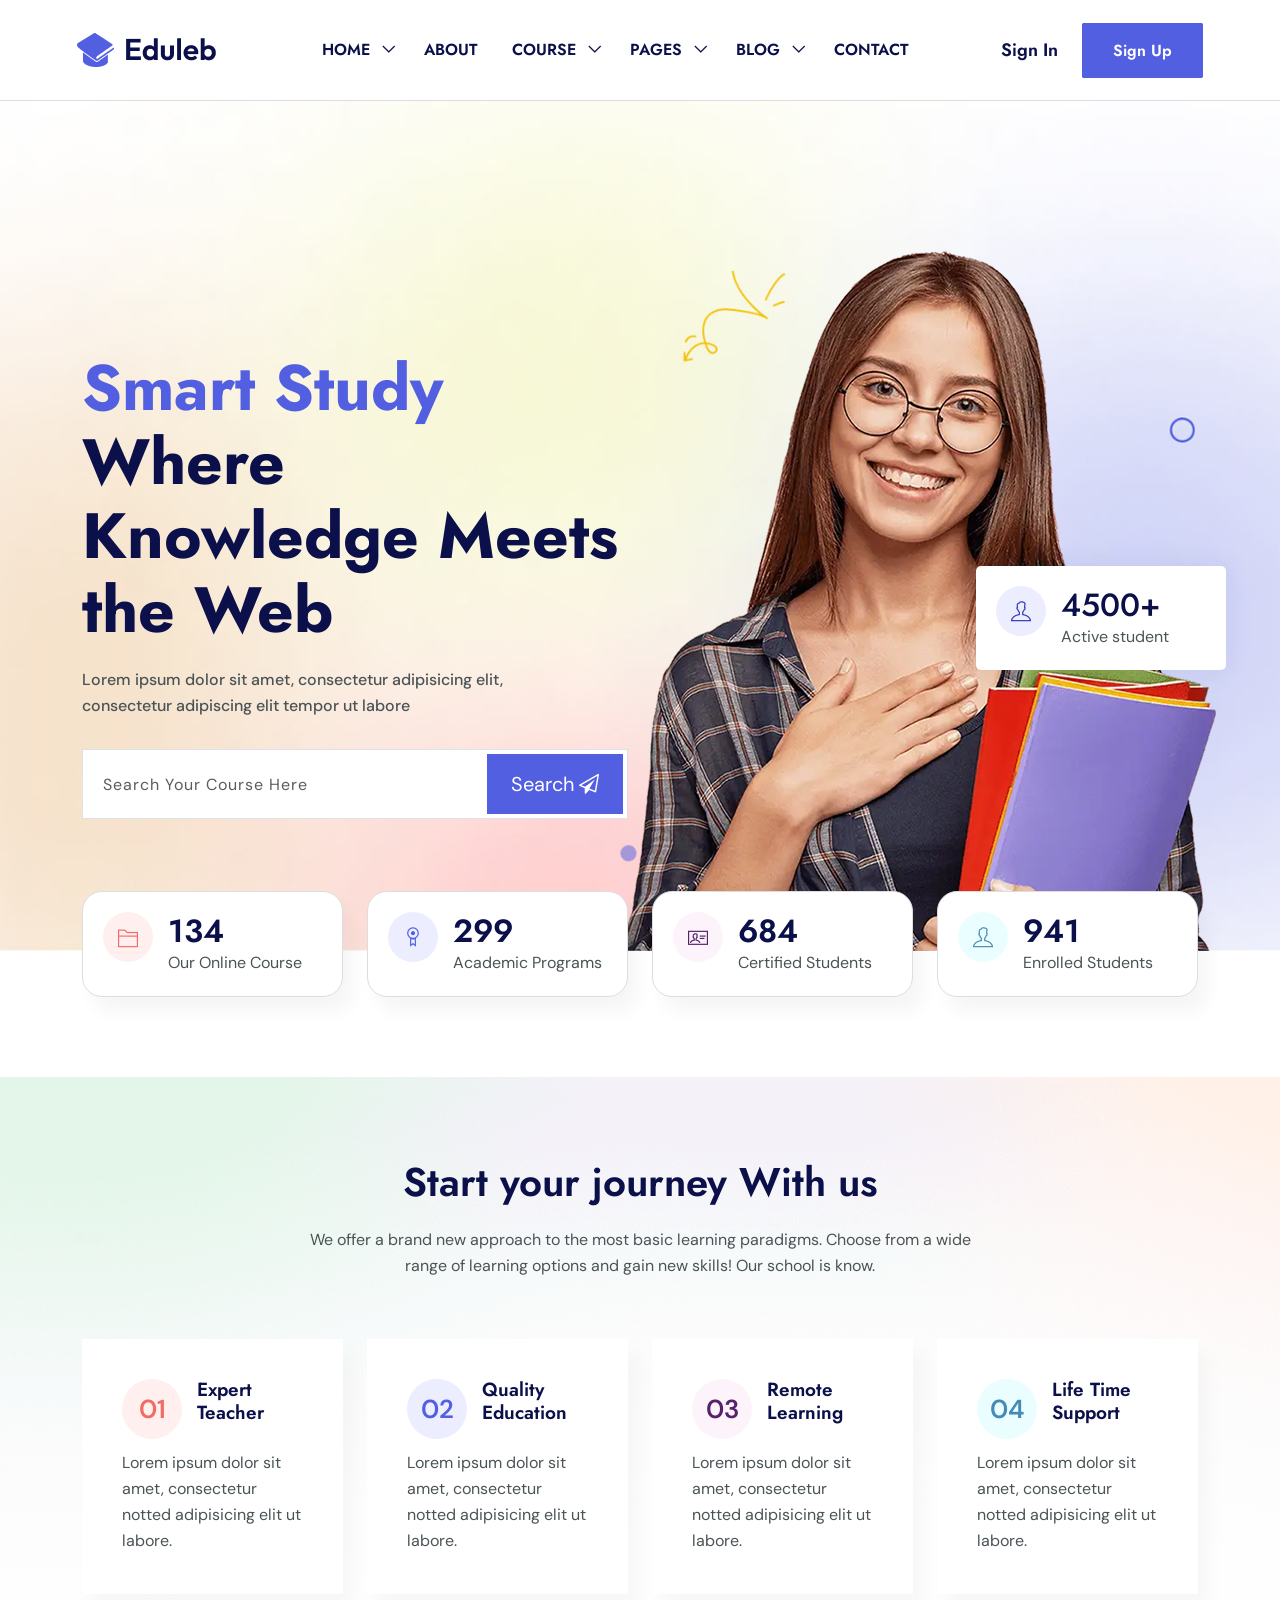
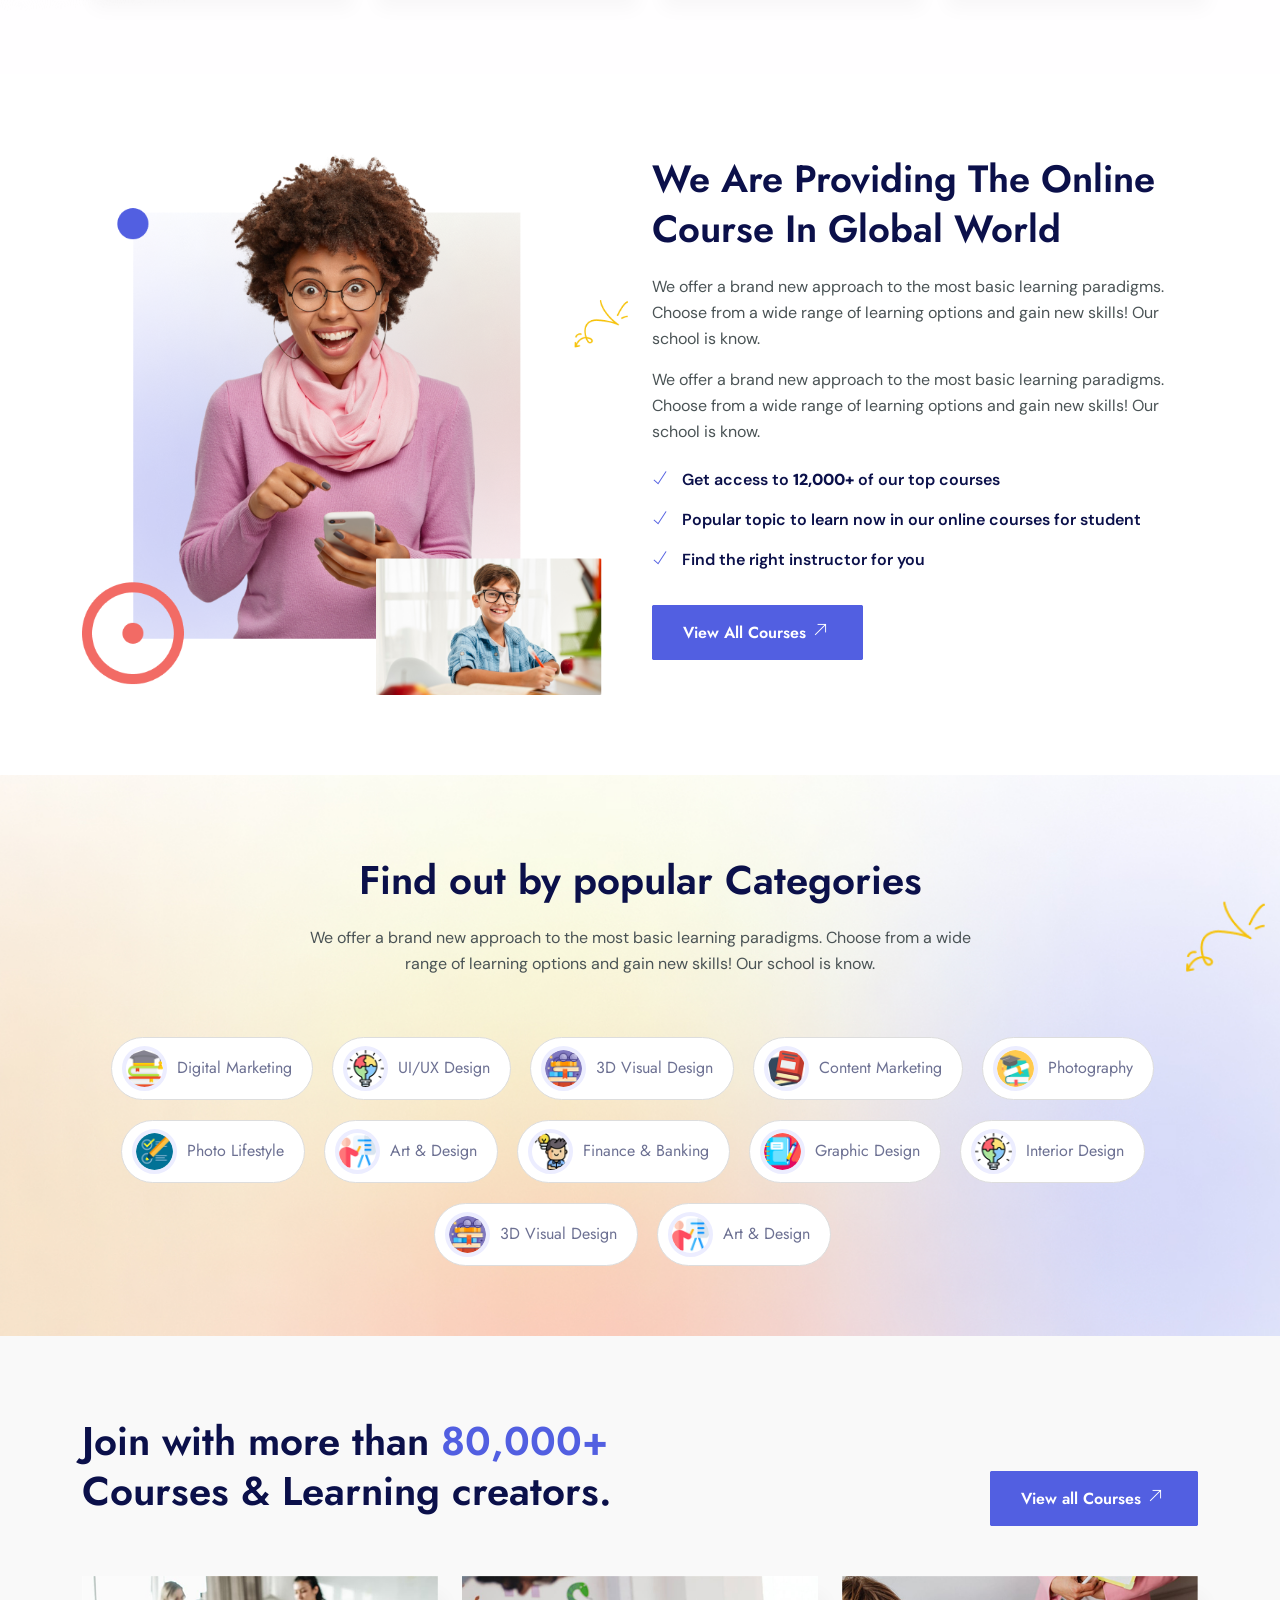
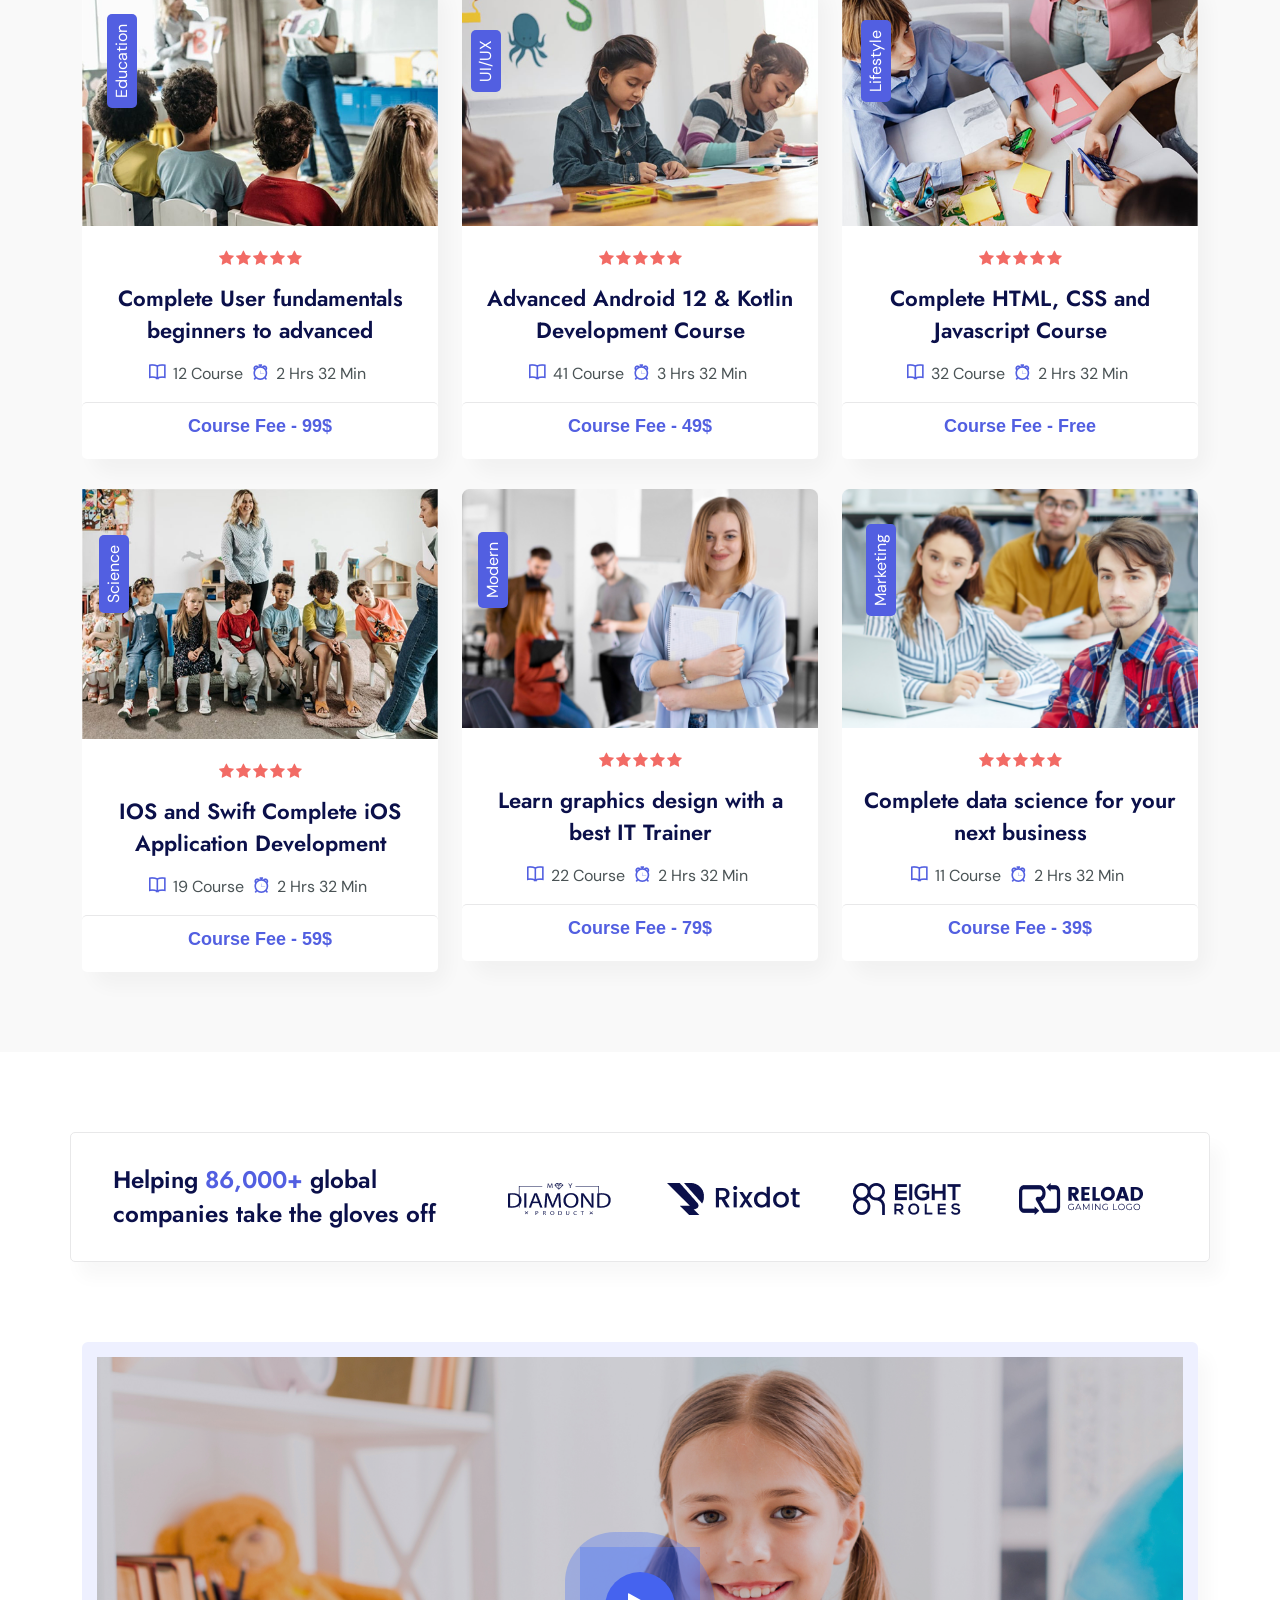
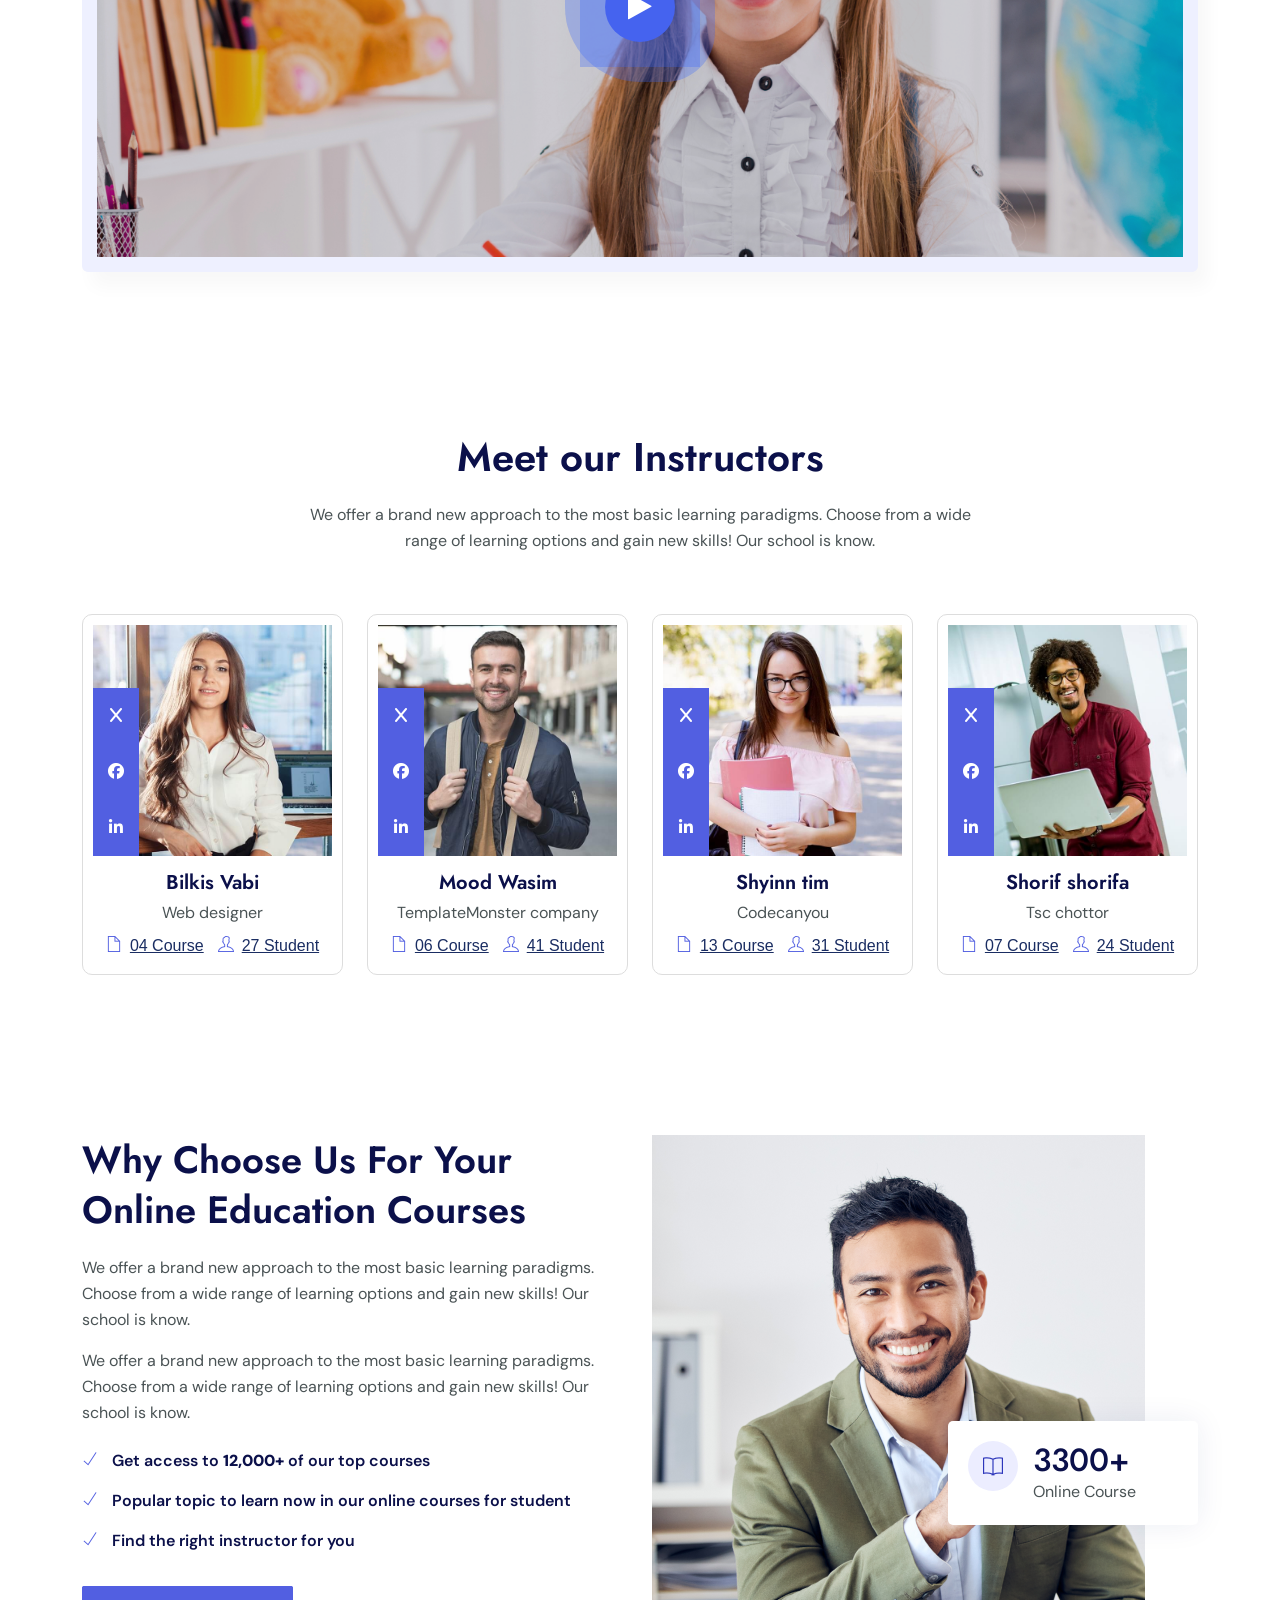
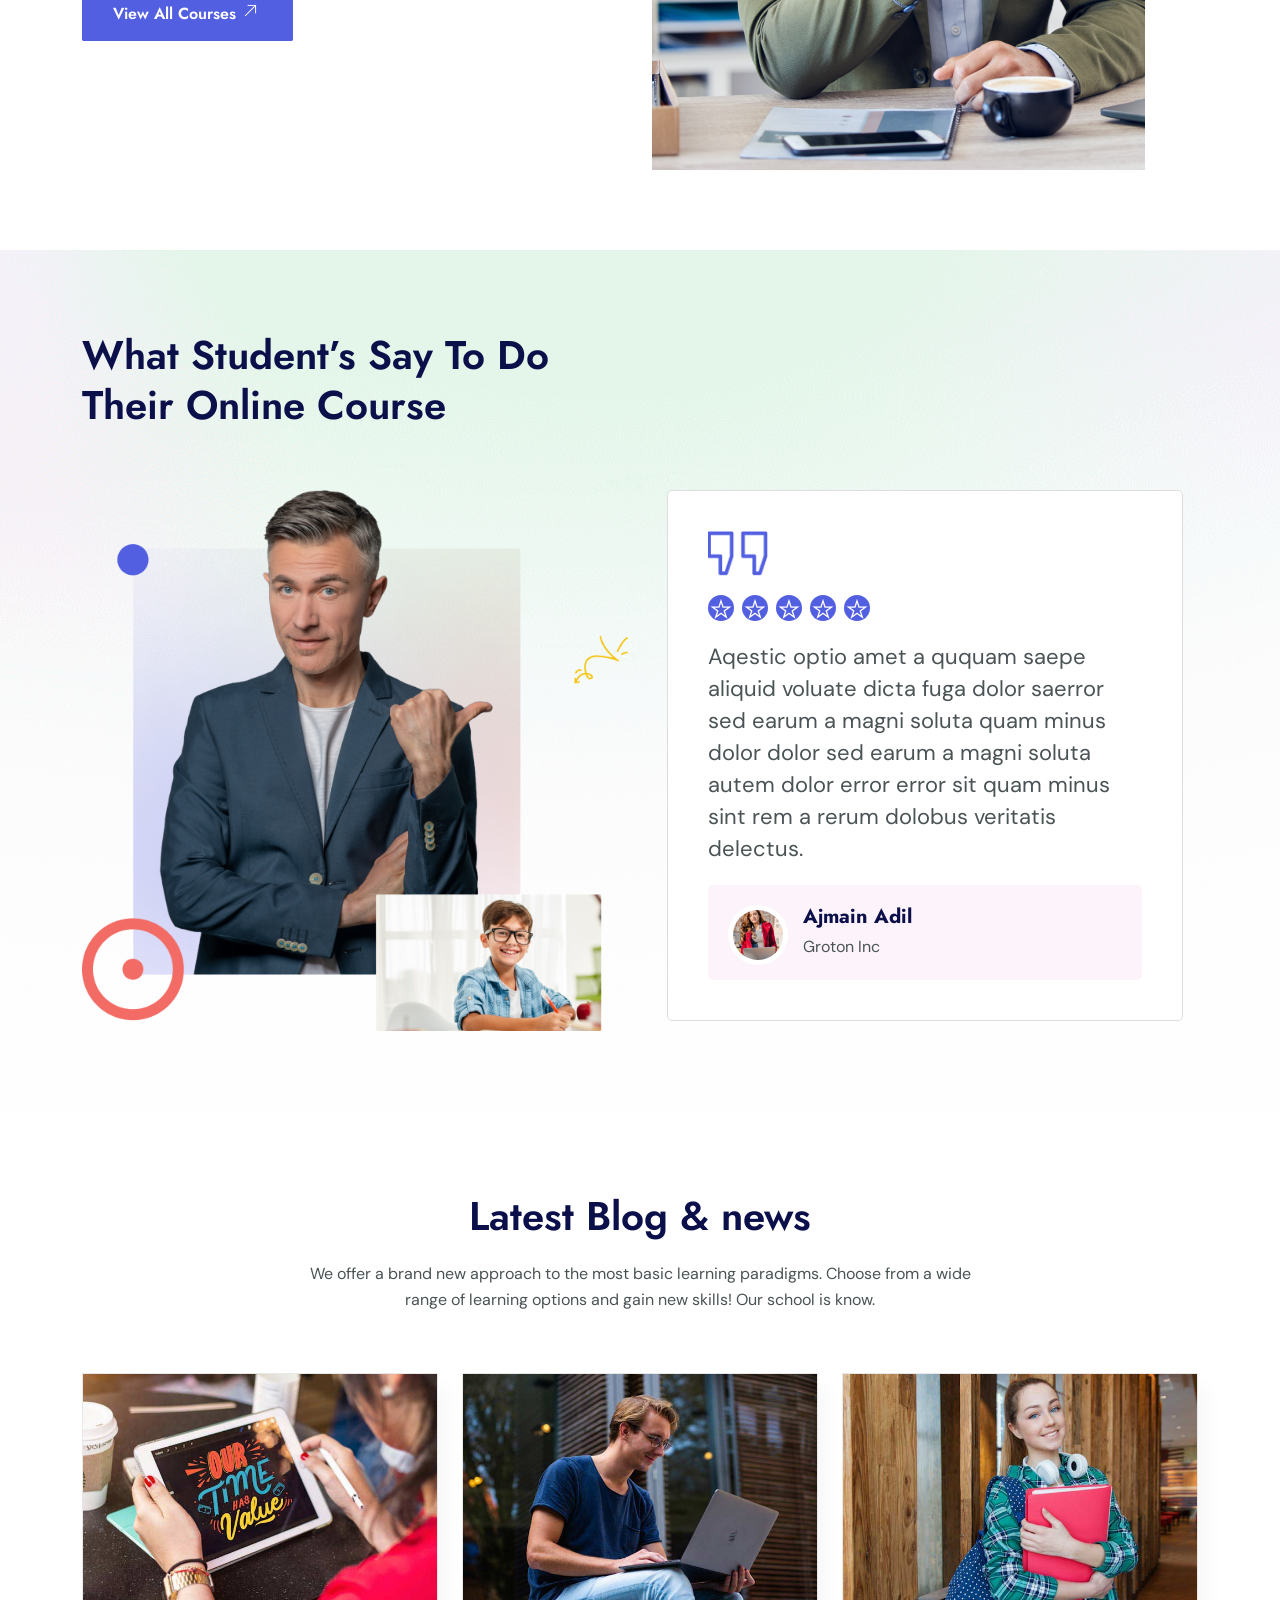
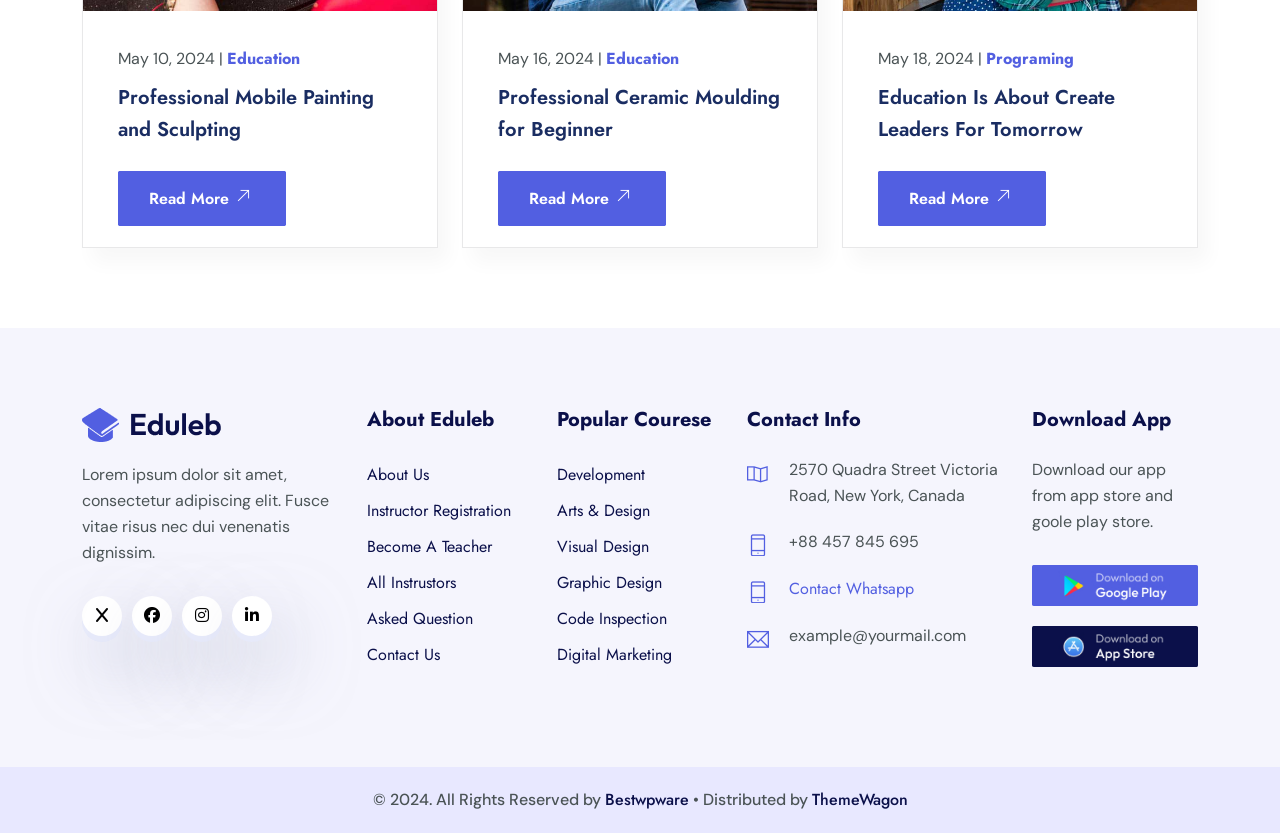
==== index.html @ 3c670ad7 "first commit" ====
<!DOCTYPE html>
<html lang="en">

	<head>
		<!-- Meta -->
		<meta charset="utf-8">
		<meta http-equiv="X-UA-Compatible" content="IE=edge">
		<meta name="viewport" content="width=device-width, initial-scale=1, shrink-to-fit=no">
		<!-- The above 3 meta tags *must* come first in the head; any other head content must come *after* these tags -->
		<meta name="description" content="Eduleb - Education HTML Template">
		<meta name="keywords" content="agency, business, corporate, creative, html5, modern, multipurpose, One Page, parallax, startup">		
		<!-- SITE TITLE -->
		<title>Eduleb - Education HTML Template</title>			
		<!-- Latest Bootstrap min CSS -->
		<link rel="stylesheet" href="assets/bootstrap/css/bootstrap.min.css">		
		<!-- Google Font -->
		<link href="https://fonts.googleapis.com/css2?family=DM+Sans:ital,opsz,wght@0,9..40,100..1000;1,9..40,100..1000&display=swap" rel="stylesheet">
		<link href="https://fonts.googleapis.com/css2?family=Jost:ital,wght@0,100..900;1,100..900&display=swap" rel="stylesheet">
		<!-- Font Awesome CSS -->
		<link rel="stylesheet" href="https://cdnjs.cloudflare.com/ajax/libs/font-awesome/6.5.2/css/all.min.css">
		<link rel="stylesheet" href="assets/fonts/font-awesome.min.css">
		<link rel="stylesheet" href="assets/fonts/themify-icons.css">
		<!--- owl carousel Css-->
		<link rel="stylesheet" href="assets/owlcarousel/css/owl.carousel.css">
		<link rel="stylesheet" href="assets/owlcarousel/css/owl.theme.css">	
		<!--jquery-simple-mobilemenu Css-->
        <link rel="stylesheet" href="assets/css/jquery-simple-mobilemenu.css">			
		<!-- MAGNIFIC CSS -->
		<link rel="stylesheet" href="assets/css/magnific-popup.css">		
		<!-- animate CSS -->
		<link rel="stylesheet" href="assets/css/animate.css">	
		<!-- Style CSS -->					
		<link rel="stylesheet" href="assets/css/style.css">					
		<!-- HTML5 shim and Respond.js IE8 support of HTML5 elements and media queries -->
		<!-- WARNING: Respond.js doesn't work if you view the page via file:// -->
		<!--[if lt IE 9]>
		  <script src="https://oss.maxcdn.com/html5shiv/3.7.2/html5shiv.min.js"></script>
		  <script src="https://oss.maxcdn.com/respond/1.4.2/respond.min.js"></script>
		<![endif]-->
	</head>
	
    <body data-spy="scroll" data-offset="80">

		<!-- START PRELOADER -->
		<div class="preloaders">
			<span class="loader"></span>
		</div>
		<!-- END PRELOADER -->		

		<!-- START NAVBAR -->  
		<div id="navigation" class="navbar-light bg-faded site-navigation">
			<div class="container-fluid">
				<div class="row">
					<div class="col-20 align-self-center">
						<div class="site-logo">
							<a href="index.html"><img src="assets/img/logo.png" alt=""></a>          				
						</div>
					</div><!--- END Col -->
					
					<div class="col-60 d-flex">
						<nav id="main-menu">
							<ul>
								<li class="menu-item-has-children"><a href="#">Home</a>
									<ul>										
										<li><a href="index.html">Home 01</a></li>
										<li><a href="index2.html">Home 02</a></li>
									</ul>
								</li>
								<li><a href="about.html">About</a></li>				  				  
								<li class="menu-item-has-children"><a href="course.html">Course</a>
									<ul>										
										<li><a href="course.html">Course</a></li>
										<li><a href="course_details.html">Course Details</a></li>
									</ul>
								</li>								
								<li class="menu-item-has-children"><a href="#">Pages</a>
									<ul>										
										<li><a href="instructor.html">Instructor</a></li>
										<li><a href="ins_details.html">Instructor Details</a></li>
										<li><a href="pricing.html">Pricing Plan</a></li>
										<li><a href="faq.html">Faq Page</a></li>			
										<li><a href="404.html">404</a></li>				
									</ul>
								</li>							
								<li class="menu-item-has-children"><a href="blog.html">Blog</a>
									<ul>										
										<li><a href="blog.html">Blog</a></li>
										<li><a href="blog_single.html">Blog Details</a></li>
									</ul>
								</li>							  
								<li><a href="contact.html">Contact</a></li>
							</ul>
						</nav>
					</div><!--- END Col -->
					
					<div class="col-20 d-none d-xl-block text-end align-self-center">
						<a href="#" class="header-btn">Sign In</a>
						<a href="contact.html" class="btn_one">Sign Up</a>
					</div><!--- END Col -->
					
					<ul class="mobile_menu">						
						<li><a href="#">Home</a>
							<ul class="sub-menu">										
								<li><a href="index.html">Home 01</a></li>
								<li><a href="index2.html">Home 02</a></li>						
							</ul>
						</li>	
						<li><a href="about.html">About</a></li>						
						<li><a href="#">Course</a>
							<ul class="sub-menu">										
								<li><a href="course.html">Course</a></li>
								<li><a href="course_details.html">Course Deails</a></li>									
							</ul>
						</li>
						<li><a href="#">Pages</a>
							<ul class="sub-menu">									
								<li><a href="instructor.html">Instructor</a></li>
								<li><a href="ins_details.html">Instructor Details</a></li>
								<li><a href="pricing.html">Pricing Plan</a></li>
								<li><a href="faq.html">Faq Page</a></li>			
								<li><a href="404.html">404</a></li>							
							</ul>
						</li>			
						<li><a href="blog.html">Blog</a>
							<ul class="sub-menu">										
								<li><a href="blog.html">Blog</a></li>
								<li><a href="blog_single.html">Blog Details</a></li>
							</ul>
						</li>						
						<li><a href="contact.html">Contact</a></li>
					</ul>			
				</div><!--- END ROW -->
			</div><!--- END CONTAINER -->
		</div> 	  
		<!-- END NAVBAR -->		

		<!-- START HOME -->
		<section class="home_bg hb_height" style="background-image: url(assets/img/bg/home-bg.jpg);  background-size:cover; background-position: center center;">
			<div class="container">
				<div class="row">
				  <div class="col-lg-6 col-sm-12 col-xs-12">
					<div class="hero-text ht_top">
						<h1><span>Smart Study</span> Where Knowledge Meets the Web</h1>
						<p>Lorem ipsum dolor sit amet, consectetur adipisicing elit, consectetur adipiscing elit tempor ut labore</p>
					</div>
					<div class="home_sb">
						<form action="#" class="banner_subs">
							<input type="text" class="form-control home_si" placeholder="Search your course here" required="required">
							<button type="button" class="subscribe__btn">Search <i class="fa fa-paper-plane-o"></i></button>
						</form>
					</div>					
				  </div><!--- END COL -->
				  <div class="col-lg-6 col-sm-12 col-xs-12">
					<div class="hero-text-img">
						<img src="assets/img/home-img2.png" class="img-fluid" alt="" />
						<div class="home_ps">
							<span class="ti-user"></span>
							<h2>4500+</h2>
							<p>Active student</p>
						</div>
					</div>					
				  </div><!--- END COL -->						  
				</div><!--- END ROW -->
			</div><!--- END CONTAINER -->
		</section>
		<!-- END  HOME -->			

		<!-- START COUNTER -->
		<section class="count_area counter_feature">
			<div class="container">
				<div class="row">
					<div class="col-lg-3 col-sm-6 col-xs-12">
						<div class="single-counter">
							<span class="ti-folder sc_one"></span>
							<h2 class="counter-num">134</h2>
							<p>Our Online Course</p>
						</div>							
					</div>
					<div class="col-lg-3 col-sm-6 col-xs-12">
						<div class="single-counter">
							<span class="ti-medall-alt sc_two"></span>
							<h2 class="counter-num">299</h2>
							<p>Academic Programs</p>
						</div>
					</div><!-- END COL -->
					<div class="col-lg-3 col-sm-6 col-xs-12">
						<div class="single-counter">
							<span class="ti-id-badge sc_three"></span>
							<h2 class="counter-num">684</h2>
							<p>Certified Students</p>
						</div>
					</div><!-- END COL -->
					<div class="col-lg-3 col-sm-6 col-xs-12">
						<div class="single-counter">
							<span class="ti-user sc_four"></span>
							<h2 class="counter-num">941</h2>
							<p>Enrolled Students</p>
						</div>
					</div><!-- END COL -->						
				</div><!--- END ROW -->
			</div><!--- END CONTAINER -->		
		</section>
		<!-- END COUNTER -->

	<!-- START CATEGORY -->
	<section class="top_cat__area section-padding" style="background-image: url(assets/img/bg/shape-1.png);  background-size:cover; background-position: center center;">
		<div class="container">									
			<div class="section-title text-center">
				<h2>Start your journey With us</h2>
				<p>We offer a brand new approach to the most basic learning paradigms. Choose from a wide range of learning options and gain new skills! Our school is know.</p>
			</div>						
			<div class="row">					
				<div class="col-lg-3 col-sm-6 col-xs-12 wow fadeInUp" data-wow-duration="1s" data-wow-delay="0.2s" data-wow-offset="0">
					<div class="single_tp">
						<span class="sc_one">01</span>
						<h3>Expert <br />Teacher</h3>
						<p>Lorem ipsum dolor sit amet, consectetur notted adipisicing elit ut labore.</p>
					</div>
				</div><!-- END COL -->			
				<div class="col-lg-3 col-sm-6 col-xs-12 wow fadeInUp" data-wow-duration="1s" data-wow-delay="0.3s" data-wow-offset="0">
					<div class="single_tp">
						<span class="sc_two">02</span>
						<h3>Quality <br />Education</h3>
						<p>Lorem ipsum dolor sit amet, consectetur notted adipisicing elit ut labore.</p>
					</div>
				</div><!-- END COL -->			
				<div class="col-lg-3 col-sm-6 col-xs-12 wow fadeInUp" data-wow-duration="1s" data-wow-delay="0.4s" data-wow-offset="0">
					<div class="single_tp">
						<span class="sc_three">03</span>
						<h3>Remote <br />Learning</h3>
						<p>Lorem ipsum dolor sit amet, consectetur notted adipisicing elit ut labore.</p>
					</div>
				</div><!-- END COL -->	
				<div class="col-lg-3 col-sm-6 col-xs-12 wow fadeInUp" data-wow-duration="1s" data-wow-delay="0.4s" data-wow-offset="0">
					<div class="single_tp">
						<span class="sc_four">04</span>
						<h3>Life Time <br />Support</h3>
						<p>Lorem ipsum dolor sit amet, consectetur notted adipisicing elit ut labore.</p>
					</div>
				</div><!-- END COL -->							
			</div><!-- END ROW -->
		</div><!--- END CONTAINER -->
	</section>
	<!-- END CATEGORY -->		
		
	<!-- START ABOUT US -->
	<section class="ab_area section-padding">
		<div class="container">									
			<div class="row">								
				<div class="col-lg-6 col-sm-12 col-xs-12 wow fadeInUp" data-wow-duration="1s" data-wow-delay="0.2s" data-wow-offset="0">
					<div class="ab_img">
						<img src="assets/img/about1.png" class="img-fluid" alt="image">
					</div>
				</div><!--- END COL -->						
				<div class="col-lg-6 col-sm-12 col-xs-12 wow fadeInUp" data-wow-duration="1s" data-wow-delay="0.1s" data-wow-offset="0">
					<div class="ab_content">
						<h2>We Are Providing The Online Course In Global World</h2>
						<p>We offer a brand new approach to the most basic learning paradigms. Choose from a wide range of learning options and gain new skills! Our school is know.</p>
						<p>We offer a brand new approach to the most basic learning paradigms. Choose from a wide range of learning options and gain new skills! Our school is know.</p>
						<ul>
							<li><span class="ti-check"></span> Get access to <b>12,000+</b> of our top courses</li>
							<li><span class="ti-check"></span> Popular topic to learn now in our online courses for student</li>
							<li><span class="ti-check"></span> Find the right instructor for you</li>
						</ul>
						<a class="btn_one" href="course.html">View All Courses <i class="ti-arrow-top-right"></i></a>
					</div>
				</div><!--- END COL -->							  
			</div><!--- END ROW -->
		</div><!--- END CONTAINER -->
	</section>
	<!-- END ABOUT US -->	
	
	<!-- START CATEGORY -->
	<section class="top_cat__area section-padding" style="background-image: url(assets/img/bg/section-2.jpg);  background-size:cover; background-position: center center;">
		<div class="container">									
			<div class="section-title text-center">
				<h2>Find out by popular Categories</h2>
				<p>We offer a brand new approach to the most basic learning paradigms. Choose from a wide range of learning options and gain new skills! Our school is know.</p>
			</div>						
			<div class="row">													
				<div class="col-lg-12 col-sm-12 col-xs-12 wow fadeInUp" data-wow-duration="1s" data-wow-delay="0.1s" data-wow-offset="0">
					<div class="cat_list">
						<ul>
							<li><a href="#"><img src="assets/img/e1.png" alt="category-image" /> Digital Marketing</a></li>
							<li><a href="#"><img src="assets/img/e2.png" alt="category-image" /> UI/UX Design</a></li>
							<li><a href="#"><img src="assets/img/e3.png" alt="category-image" /> 3D Visual Design</a></li>
							<li><a href="#"><img src="assets/img/e4.png" alt="category-image" /> Content Marketing</a></li>
							<li><a href="#"><img src="assets/img/e5.png" alt="category-image" /> Photography</a></li>
							<li><a href="#"><img src="assets/img/e6.png" alt="category-image" /> Photo Lifestyle</a></li>
							<li><a href="#"><img src="assets/img/e7.png" alt="category-image" /> Art & Design</a></li>
							<li><a href="#"><img src="assets/img/e8.png" alt="category-image" /> Finance & Banking</a></li>
							<li><a href="#"><img src="assets/img/e9.png" alt="category-image" /> Graphic Design</a></li>
							<li><a href="#"><img src="assets/img/e2.png" alt="category-image" /> Interior Design</a></li>
							<li><a href="#"><img src="assets/img/e3.png" alt="category-image" /> 3D Visual Design</a></li>	
							<li><a href="#"><img src="assets/img/e7.png" alt="category-image" /> Art & Design</a></li>							
						</ul>
					</div>
				</div><!--- END COL -->							  
			</div><!--- END ROW -->
		</div><!--- END CONTAINER -->
	</section>
	<!-- END CATEGORY -->			

		<!-- START COURSE -->
		<section class="home_course section-padding">
			<div class="container">
				<div class="row">
					<div class="col-lg-8 col-sm-6 col-xs-12">
						<div class="section-title">
							<h2>Join with more than <b>80,000+ </b> <br />Courses & Learning creators.</h2>
						</div>					
					</div><!--- END COL -->
					<div class="col-lg-4 col-sm-6 col-xs-12">
						<div class="cour_btn">
							<a href="course.html" class="btn_one">View all Courses <i class="ti-arrow-top-right"></i></a>
						</div>
					</div><!--- END COL -->
				</div><!--- END ROW -->				
				<div class="row">
					<div class="col-lg-4 col-sm-6 col-xs-12">
						<div class="single_course">
							<div class="single_c_img">
								<img src="assets/img/course/1.png" class="img-fluid" alt="course-image" />
								<span>Education</span>
							</div>
							<i class="fa fa-star"></i><i class="fa fa-star"></i><i class="fa fa-star"></i><i class="fa fa-star"></i><i class="fa fa-star"></i>
							<h4><a href="course.html">Complete User fundamentals beginners to advanced</a></h4>
							<p><span class="ti-book"> </span> 12 Course</p>
							<p><span class="ti-alarm-clock"> </span>2 Hrs 32 Min</p>
							<div class="price">Course Fee - 99$</div>
						</div>
					</div><!-- END COL -->
					<div class="col-lg-4 col-sm-6 col-xs-12">
						<div class="single_course">
							<div class="single_c_img">
								<img src="assets/img/course/2.png" class="img-fluid" alt="course-image" />
								<span>UI/UX</span>
							</div>
							<i class="fa fa-star"></i><i class="fa fa-star"></i><i class="fa fa-star"></i><i class="fa fa-star"></i><i class="fa fa-star"></i>
							<h4><a href="course.html">Advanced Android 12 & Kotlin Development Course</a></h4>
							<p><span class="ti-book"> </span> 41 Course</p>
							<p><span class="ti-alarm-clock"> </span>3 Hrs 32 Min</p>
							<div class="price">Course Fee - 49$</div>
						</div>
					</div><!-- END COL -->
					<div class="col-lg-4 col-sm-6 col-xs-12">
						<div class="single_course">
							<div class="single_c_img">
								<img src="assets/img/course/3.png" class="img-fluid" alt="course-image" />
								<span>Lifestyle</span>
							</div>
							<i class="fa fa-star"></i><i class="fa fa-star"></i><i class="fa fa-star"></i><i class="fa fa-star"></i><i class="fa fa-star"></i>
							<h4><a href="course.html">Complete HTML, CSS and Javascript Course</a></h4>
							<p><span class="ti-book"> </span> 32 Course</p>
							<p><span class="ti-alarm-clock"> </span>2 Hrs 32 Min</p>
							<div class="price">Course Fee - Free</div>
						</div>
					</div><!-- END COL -->
					<div class="col-lg-4 col-sm-6 col-xs-12">
						<div class="single_course">
							<div class="single_c_img">
								<img src="assets/img/course/4.png" class="img-fluid" alt="course-image" />
								<span>Science</span>
							</div>
							<i class="fa fa-star"></i><i class="fa fa-star"></i><i class="fa fa-star"></i><i class="fa fa-star"></i><i class="fa fa-star"></i>
							<h4><a href="course.html">IOS and Swift Complete iOS Application Development</a></h4>
							<p><span class="ti-book"> </span> 19 Course</p>
							<p><span class="ti-alarm-clock"> </span>2 Hrs 32 Min</p>
							<div class="price">Course Fee - 59$</div>
						</div>
					</div><!-- END COL -->
					<div class="col-lg-4 col-sm-6 col-xs-12">
						<div class="single_course">
							<div class="single_c_img">
								<img src="assets/img/course/5.png" class="img-fluid" alt="course-image" />
								<span>Modern</span>
							</div>
							<i class="fa fa-star"></i><i class="fa fa-star"></i><i class="fa fa-star"></i><i class="fa fa-star"></i><i class="fa fa-star"></i>
							<h4><a href="course.html">Learn graphics design with a best IT Trainer</a></h4>
							<p><span class="ti-book"> </span> 22 Course</p>
							<p><span class="ti-alarm-clock"> </span>2 Hrs 32 Min</p>
							<div class="price">Course Fee - 79$</div>
						</div>
					</div><!-- END COL -->
					<div class="col-lg-4 col-sm-6 col-xs-12">
						<div class="single_course">
							<div class="single_c_img">
								<img src="assets/img/course/6.png" class="img-fluid" alt="course-image" />
								<span>Marketing</span>
							</div>
							<i class="fa fa-star"></i><i class="fa fa-star"></i><i class="fa fa-star"></i><i class="fa fa-star"></i><i class="fa fa-star"></i>
							<h4><a href="course.html">Complete data science for your next business</a></h4>
							<p><span class="ti-book"> </span> 11 Course</p>
							<p><span class="ti-alarm-clock"> </span>2 Hrs 32 Min</p>
							<div class="price">Course Fee - 39$</div>
						</div>
					</div><!-- END COL -->						
				</div><!--- END ROW -->
			</div><!--- END CONTAINER -->		
		</section>
		<!-- END COURSE -->	
		
		<!-- START COMPANY PARTNER LOGO  -->
		<div class="partner-logo section-padding">
			<div class="container">
				<div class="row part_bg">
					<div class="col-lg-4 col-sm-4 col-xs-12">
						<div class="partner_title">
							<h3>Helping <span>86,000+</span> global companies take the gloves off </h3>
						</div>					
					</div><!-- END COL  -->
					<div class="col-lg-8 col-sm-8 col-xs-12 text-center">
						<div class="partner">
							<a href="#"><img src="assets/img/clients/1.png" alt="image"></a>
							<a href="#"><img src="assets/img/clients/2.png" alt="image"></a>
							<a href="#"><img src="assets/img/clients/3.png" alt="image"></a>
							<a href="#"><img src="assets/img/clients/4.png" alt="image"></a>
							<a href="#"><img src="assets/img/clients/5.png" alt="image"></a>
							<a href="#"><img src="assets/img/clients/2.png" alt="image"></a>
							<a href="#"><img src="assets/img/clients/1.png" alt="image"></a>
							<a href="#"><img src="assets/img/clients/3.png" alt="image"></a>
							<a href="#"><img src="assets/img/clients/4.png" alt="image"></a>
						</div>
					</div><!-- END COL  -->
				</div><!--END  ROW  -->
			</div><!-- END CONTAINER  -->
		</div>
		<!-- END COMPANY PARTNER LOGO -->	

		<!-- START VIDEO -->
		<section class="vid_area section-padding">
			<div class="container">																
				<div class="row">
					<div class="col-lg-12 vp_top wow fadeInUDown" data-wow-duration="1s" data-wow-delay="0.2s" data-wow-offset="0">
						<div class="video-area" style="background-image: url(assets/img/bg/video.jpg);  background-size:cover; background-position: center center;">
							<a href="https://www.youtube.com/watch?v=RXv_uIN6e-Y" class="magnific_popup video-button"><i class="fa fa-play"></i></a>
						</div>
					</div><!--- END COL -->	
				</div><!--- END ROW -->
			</div><!--- END CONTAINER -->
		</section>
		<!-- END VIDEO -->			
		
		<!-- START TEAM -->
		<section class="team_area section-padding">
			<div class="container">									
				<div class="section-title text-center">
					<h2>Meet our Instructors</h2>
					<p>We offer a brand new approach to the most basic learning paradigms. Choose from a wide range of learning options and gain new skills! Our school is know.</p>
				</div>						
				<div class="row">													
					<div class="col-lg-3 col-sm-6 col-xs-12 wow fadeInUp" data-wow-duration="1s" data-wow-delay="0.1s" data-wow-offset="0">
						<div class="our-team">
							<div class="team-content">
								<a href="#"><img src="assets/img/team/team1.jpg" alt=""></a>
								<ul class="social-links">
									<li><a href="#"><i class="fa-solid fa-x"></i></a></li>
									<li><a href="#"><i class="fa-brands fa-facebook-f"></i></a></li>
									<li><a href="#"><i class="fa-brands fa-linkedin-in"></i></a></li>
								</ul>
							</div>
							<div class="team-prof">
								<h3>Bilkis Vabi</h3>
								<span>Web designer</span>
							</div>
							<div class="sth_det2">
								<span class="ti-file"> <u>04 Course</u></span>
								<span class="ti-user"> <u>27 Student</u></span>
							</div>									
						</div>
					</div><!--- END COL -->										
					<div class="col-lg-3 col-sm-6 col-xs-12 wow fadeInUp" data-wow-duration="1s" data-wow-delay="0.1s" data-wow-offset="0">
						<div class="our-team">
							<div class="team-content">
								<a href="#"><img src="assets/img/team/team2.jpg" alt=""></a>
								<ul class="social-links">
									<li><a href="#"><i class="fa-solid fa-x"></i></a></li>
									<li><a href="#"><i class="fa-brands fa-facebook-f"></i></a></li>
									<li><a href="#"><i class="fa-brands fa-linkedin-in"></i></a></li>
								</ul>
							</div>
							<div class="team-prof">
								<h3>Mood Wasim</h3>
								<span>TemplateMonster company</span>
							</div>
							<div class="sth_det2">
								<span class="ti-file"> <u>06 Course</u></span>
								<span class="ti-user"> <u>41 Student</u></span>
							</div>							
						</div>
					</div><!--- END COL -->										
					<div class="col-lg-3 col-sm-6 col-xs-12 wow fadeInUp" data-wow-duration="1s" data-wow-delay="0.1s" data-wow-offset="0">
						<div class="our-team">
							<div class="team-content">
								<a href="#"><img src="assets/img/team/team3.jpg" alt=""></a>
								<ul class="social-links">
									<li><a href="#"><i class="fa-solid fa-x"></i></a></li>
									<li><a href="#"><i class="fa-brands fa-facebook-f"></i></a></li>
									<li><a href="#"><i class="fa-brands fa-linkedin-in"></i></a></li>
								</ul>
							</div>
							<div class="team-prof">
								<h3>Shyinn tim</h3>
								<span>Codecanyou</span>
							</div>
							<div class="sth_det2">
								<span class="ti-file"> <u>13 Course</u></span>
								<span class="ti-user"> <u>31 Student</u></span>
							</div>
						</div>
					</div><!--- END COL -->										
					<div class="col-lg-3 col-sm-6 col-xs-12 wow fadeInUp" data-wow-duration="1s" data-wow-delay="0.1s" data-wow-offset="0">
						<div class="our-team">
							<div class="team-content">
								<a href="#"><img src="assets/img/team/team4.jpg" alt=""></a>
								<ul class="social-links">
									<li><a href="#"><i class="fa-solid fa-x"></i></a></li>
									<li><a href="#"><i class="fa-brands fa-facebook-f"></i></a></li>
									<li><a href="#"><i class="fa-brands fa-linkedin-in"></i></a></li>
								</ul>
							</div>
							<div class="team-prof">
								<h3>Shorif shorifa</h3>
								<span>Tsc chottor</span>
							</div>
							<div class="sth_det2">
								<span class="ti-file"> <u>07 Course</u></span>
								<span class="ti-user"> <u>24 Student</u></span>
							</div>
						</div>
					</div><!--- END COL -->							  
				</div><!--- END ROW -->
			</div><!--- END CONTAINER -->
		</section>
		<!-- END TEAM -->	

	<!-- START PROMO -->
	<section class="ab_area section-padding">
		<div class="container">									
			<div class="row">													
				<div class="col-lg-6 col-sm-12 col-xs-12 wow fadeInUp" data-wow-duration="1s" data-wow-delay="0.1s" data-wow-offset="0">
					<div class="ab_content">
						<h2>Why Choose Us For Your Online Education Courses</h2>
						<p>We offer a brand new approach to the most basic learning paradigms. Choose from a wide range of learning options and gain new skills! Our school is know.</p>
						<p>We offer a brand new approach to the most basic learning paradigms. Choose from a wide range of learning options and gain new skills! Our school is know.</p>
						<ul>
							<li><span class="ti-check"></span> Get access to <b>12,000+</b> of our top courses</li>
							<li><span class="ti-check"></span> Popular topic to learn now in our online courses for student</li>
							<li><span class="ti-check"></span> Find the right instructor for you</li>
						</ul>
						<a class="btn_one" href="course.html">View All Courses <i class="ti-arrow-top-right"></i></a>
					</div>
				</div><!--- END COL -->	
				<div class="col-lg-6 col-sm-12 col-xs-12 wow fadeInUp" data-wow-duration="1s" data-wow-delay="0.2s" data-wow-offset="0">
					<div class="ab_img">
						<img src="assets/img/about3.png" class="img-fluid" alt="image">
						<div class="home_ps2">
							<span class="ti-book"></span>
							<h2>3300+</h2>
							<p>Online Course</p>
						</div>
					</div>
				</div><!--- END COL -->					
			</div><!--- END ROW -->
		</div><!--- END CONTAINER -->
	</section>
	<!-- END PROMO -->			

		<!-- START TESTIMONIALS -->
		<section class="testi_area section-padding">
			<div class="container">
				<div class="section-title">
					<h2>What Student’s Say To Do <br />Their Online Course</h2>
				</div>						
				<div class="row">
					<div class="col-lg-6 col-sm-12 col-xs-12">
						<div class="ab_img">
							<img src="assets/img/review.png" class="img-fluid" alt="image">
						</div>					
					</div><!-- END COL -->						
					<div class="col-lg-6 col-sm-12 col-xs-12">
						<div id="testimonial-slider" class="owl-carousel">
							<div class="testimonial">
								<img src="assets/img/quote.png" alt="" />
								<div class="testimonial_content">													
									<i class="ti-star"></i>
									<i class="ti-star"></i>
									<i class="ti-star"></i>
									<i class="ti-star"></i>
									<i class="ti-star"></i>
									<p>Aqestic optio amet a ququam saepe aliquid voluate dicta fuga dolor saerror sed earum a magni soluta quam minus dolor dolor sed earum a magni soluta autem dolor error error sit quam minus sint rem a rerum dolobus veritatis delectus.</p>
								</div>
								<div class="testi_pic_title">
									<img src="assets/img/testimonial/1.png" alt="">
									<h4>Ajmain Adil</h4>
									<p>Groton Inc</p>
								</div>
							</div><!-- END TESTIMONIAL -->
							<div class="testimonial">
							<img src="assets/img/quote.png" alt="" />
								<div class="testimonial_content">													
									<i class="ti-star"></i>
									<i class="ti-star"></i>
									<i class="ti-star"></i>
									<i class="ti-star"></i>
									<i class="ti-star"></i>
									<p>Aqestic optio amet a ququam saepe aliquid voluate dicta fuga dolor saerror sed earum a magni soluta quam minus dolor dolor sed earum a magni soluta autem dolor error error sit quam minus sint rem a rerum dolobus veritatis delectus.</p>
								</div>
								<div class="testi_pic_title">
									<img src="assets/img/testimonial/2.png" alt="">
									<h4>Sharukh Khan</h4>
									<p>Red Chili Inc</p>
								</div>
							</div><!-- END TESTIMONIAL -->
							<div class="testimonial">
								<img src="assets/img/quote.png" alt="" />
								<div class="testimonial_content">													
									<i class="ti-star"></i>
									<i class="ti-star"></i>
									<i class="ti-star"></i>
									<i class="ti-star"></i>
									<i class="ti-star"></i>
									<p>Aqestic optio amet a ququam saepe aliquid voluate dicta fuga dolor saerror sed earum a magni soluta quam minus dolor dolor sed earum a magni soluta autem dolor error error sit quam minus sint rem a rerum dolobus veritatis delectus.</p>
								</div>
								<div class="testi_pic_title">
									<img src="assets/img/testimonial/3.png" alt="">
									<h4>Anushka sharma</h4>
									<p>Naika Company</p>
								</div>
							</div><!-- END TESTIMONIAL -->
							<div class="testimonial">
								<img src="assets/img/quote.png" alt="" />
								<div class="testimonial_content">													
									<i class="ti-star"></i>
									<i class="ti-star"></i>
									<i class="ti-star"></i>
									<i class="ti-star"></i>
									<i class="ti-star"></i>
									<p>Aqestic optio amet a ququam saepe aliquid voluate dicta fuga dolor saerror sed earum a magni soluta quam minus dolor dolor sed earum a magni soluta autem dolor error error sit quam minus sint rem a rerum dolobus veritatis delectus.</p>
								</div>
								<div class="testi_pic_title">
									<img src="assets/img/testimonial/4.png" alt="">
									<h4>Ajmain Adil</h4>
									<p>Groton Inc</p>
								</div>
							</div><!-- END TESTIMONIAL -->
							<div class="testimonial">
								<img src="assets/img/quote.png" alt="" />
								<div class="testimonial_content">													
									<i class="ti-star"></i>
									<i class="ti-star"></i>
									<i class="ti-star"></i>
									<i class="ti-star"></i>
									<i class="ti-star"></i>
									<p>Aqestic optio amet a ququam saepe aliquid voluate dicta fuga dolor saerror sed earum a magni soluta quam minus dolor dolor sed earum a magni soluta autem dolor error error sit quam minus sint rem a rerum dolobus veritatis delectus.</p>
								</div>
								<div class="testi_pic_title">
									<img src="assets/img/testimonial/5.png" alt="">
									<h4>Ajmain Adil</h4>
									<p>Groton Inc</p>
								</div>
							</div><!-- END TESTIMONIAL -->
						</div><!-- END TESTIMONIAL SLIDER -->
					</div><!-- END COL -->		
				</div><!--- END ROW -->
			</div><!--- END CONTAINER -->		
		</section>
		<!-- END TESTINUNIALS -->

		<!-- START BLOG -->
		<section id="blog" class="blog_area section-padding">
			<div class="container">
				<div class="section-title text-center">
					<h2>Latest Blog & news</h2>
					<p>We offer a brand new approach to the most basic learning paradigms. Choose from a wide range of learning options and gain new skills! Our school is know.</p>
				</div>	
				<div class="row">		
					<div class="col-lg-4 col-sm-4 col-xs-12 wow fadeInUp" data-wow-duration="1s" data-wow-delay="0.1s" data-wow-offset="0">
						<div class="single_blog">
							<img src="assets/img/blog/1.jpg" class="img-fluid" alt="image" />
							<div class="content_box">
								<span>May 10, 2024 | <a href="blog.html">Education</a></span>
								<h2><a href="blog.html">Professional Mobile Painting and Sculpting</a></h2>
								<a class="btn_one" href="blog.html">Read More <i class="ti-arrow-top-right"></i></a>
							</div>
						</div>
					</div><!-- END COL-->				
					<div class="col-lg-4 col-sm-4 col-xs-12 wow fadeInUp" data-wow-duration="1s" data-wow-delay="0.1s" data-wow-offset="0">
						<div class="single_blog">
							<img src="assets/img/blog/2.jpg" class="img-fluid" alt="image" />
							<div class="content_box">
								<span>May 16, 2024 | <a href="blog.html">Education</a></span>
								<h2><a href="blog.html">Professional Ceramic Moulding for Beginner</a></h2>
								<a class="btn_one" href="blog.html">Read More <i class="ti-arrow-top-right"></i></a>							
							</div>
						</div>
					</div><!-- END COL-->
					<div class="col-lg-4 col-sm-4 col-xs-12 wow fadeInUp" data-wow-duration="1s" data-wow-delay="0.3s" data-wow-offset="0">
						<div class="single_blog">
							<img src="assets/img/blog/3.jpg" class="img-fluid" alt="image" />
							<div class="content_box">
								<span>May 18, 2024 | <a href="blog.html">Programing</a></span>
								<h2><a href="blog.html">Education Is About Create Leaders For Tomorrow </a></h2>
								<a class="btn_one" href="blog.html">Read More <i class="ti-arrow-top-right"></i></a>
							</div>
						</div>
					</div><!-- END COL-->						
				</div><!-- / END ROW -->
			</div><!-- END CONTAINER  -->
		</section>	
		<!-- END BLOG -->	
		
		<!-- START FOOTER -->
		<div class="footer section-padding">
			<div class="container">				
				<div class="row">						
					<div class="col-lg-3 col-sm-6 col-xs-12">
						<div class="single_footer">
							<a href="index.html"><img src="assets/img/logo.png" alt=""></a>         
							<p>Lorem ipsum dolor sit amet, consectetur adipiscing elit. Fusce vitae risus nec dui venenatis dignissim.</p>
							<div class="social_profile">
								<ul>
									<li><a class="f_facebook" href="#"><i class="fa-solid fa-x"></i></a></li>
									<li><a class="f_twitter" href="#"><i class="fa-brands fa-facebook-f"></i></a></li>
									<li><a class="f_instagram"href="#"><i class="fa-brands fa-instagram"></i></a></li>
									<li><a class="f_linkedin" href="#"><i class="fa-brands fa-linkedin-in"></i></a></li>
								</ul>
							</div>
						</div>			
					</div><!--- END COL -->						
					<div class="col-lg-2 col-sm-6 col-xs-12">
						<div class="single_footer">
							<h4>About Eduleb</h4>
							<ul>
								<li><a href="#">About us</a></li>
								<li><a href="#">Instructor Registration</a></li>
								<li><a href="#">Become A Teacher</a></li>
								<li><a href="#">All Instrustors</a></li>
								<li><a href="#">Asked Question</a></li>
								<li><a href="#">Contact us</a></li>
							</ul>
						</div>
					</div><!--- END COL -->	
					<div class="col-lg-2 col-sm-6 col-xs-12">
						<div class="single_footer">
							<h4>Popular Courese</h4>
							<ul>
								<li><a href="#">Development</a></li>
								<li><a href="#">Arts & design</a></li>
								<li><a href="#">Visual Design</a></li>
								<li><a href="#">Graphic Design</a></li>
								<li><a href="#">Code Inspection</a></li>						
								<li><a href="#">Digital Marketing</a></li>						
							</ul>
						</div>
					</div><!--- END COL -->
					<div class="col-lg-3 col-sm-6 col-xs-12">
						<div class="single_footer">
							<h4>Contact Info</h4>
							<div class="sf_contact">
								<span class="ti-map"></span>
								<p>2570 Quadra Street Victoria Road, New York, Canada</p>
							</div>
							<div class="sf_contact">
								<span class="ti-mobile"></span>
								<p>+88 457 845 695</p>
							</div>
							<div class="sf_contact">
								<span class="ti-mobile"></span>
								<p><a href="tel:+88457845695">Contact Whatsapp</a></p>
							</div>
							<div class="sf_contact">
								<span class="ti-email"></span>
								<p>example@yourmail.com</p>
							</div>
						</div>
					</div><!--- END COL -->						
					<div class="col-lg-2 col-sm-6 col-xs-12">
						<div class="single_footer">
							<h4>Download App</h4>
							<p>Download our app from app store and goole play store.</p>
							<a href="index.html"><img src="assets/img/google-play.jpg" class="foot_img" alt=""></a>  
							<a href="index.html"><img src="assets/img/app-store.jpg" class="foot_img" alt=""></a>  
						</div>
					</div><!--- END COL -->	
				</div><!--- END ROW -->					
			</div><!--- END CONTAINER -->
		</div>
		<!-- END FOOTER -->	

		<!-- START FOOTER COPYRIGHT -->	
		<div class="foot_copy">
			<div class="footer_copyright">
				<p>&copy; 2024. All Rights Reserved by <a href="https://bestwpware.com/">Bestwpware</a> • Distributed by <a href="https://themewagon.com">ThemeWagon</a></p>
			</div>	
		</div>
		<!-- END FOOTER COPYRIGHT -->	
	
	<!-- Latest jQuery -->
		<script src="assets/js/jquery-1.12.4.min.js"></script>
	<!-- Latest compiled and minified Bootstrap -->
		<script src="assets/bootstrap/js/bootstrap.min.js"></script>
	<!-- modernizer JS -->		
		<script src="assets/js/modernizr-2.8.3.min.js"></script>	
	<!-- jquery-simple-mobilemenu.min -->
		<script src="assets/js/jquery-simple-mobilemenu.js"></script>		
	<!-- owl-carousel min js  -->
		<script src="assets/owlcarousel/js/owl.carousel.min.js"></script>					
	<!-- magnific-popup js -->               
		<script src="assets/js/jquery.magnific-popup.min.js"></script>						
	<!-- countTo js -->
		<script src="assets/js/jquery.inview.min.js"></script>								
	<!-- scrolltopcontrol js -->
		<script src="assets/js/scrolltopcontrol.js"></script>			
	<!-- WOW - Reveal Animations When You Scroll -->
		<script src="assets/js/wow.min.js"></script>				
	<!-- scripts js -->
		<script src="assets/js/scripts.js"></script>
    </body>
</html>
---- assets/fonts/themify-icons.css ----
@font-face {
	font-family: 'themify';
	src:url('../fonts/themify.eot?-fvbane');
	src:url('../fonts/themify.eot?#iefix-fvbane') format('embedded-opentype'),
		url('../fonts/themify.woff?-fvbane') format('woff'),
		url('../fonts/themify.ttf?-fvbane') format('truetype'),
		url('../fonts/themify.svg?-fvbane#themify') format('svg');
	font-weight: normal;
	font-style: normal;
}

[class^="ti-"], [class*=" ti-"] {
	font-family: 'themify';
	speak: none;
	font-style: normal;
	font-weight: normal;
	font-variant: normal;
	text-transform: none;
	line-height: 1;

	/* Better Font Rendering =========== */
	-webkit-font-smoothing: antialiased;
	-moz-osx-font-smoothing: grayscale;
}

.ti-wand:before {
	content: "\e600";
}
.ti-volume:before {
	content: "\e601";
}
.ti-user:before {
	content: "\e602";
}
.ti-unlock:before {
	content: "\e603";
}
.ti-unlink:before {
	content: "\e604";
}
.ti-trash:before {
	content: "\e605";
}
.ti-thought:before {
	content: "\e606";
}
.ti-target:before {
	content: "\e607";
}
.ti-tag:before {
	content: "\e608";
}
.ti-tablet:before {
	content: "\e609";
}
.ti-star:before {
	content: "\e60a";
}
.ti-spray:before {
	content: "\e60b";
}
.ti-signal:before {
	content: "\e60c";
}
.ti-shopping-cart:before {
	content: "\e60d";
}
.ti-shopping-cart-full:before {
	content: "\e60e";
}
.ti-settings:before {
	content: "\e60f";
}
.ti-search:before {
	content: "\e610";
}
.ti-zoom-in:before {
	content: "\e611";
}
.ti-zoom-out:before {
	content: "\e612";
}
.ti-cut:before {
	content: "\e613";
}
.ti-ruler:before {
	content: "\e614";
}
.ti-ruler-pencil:before {
	content: "\e615";
}
.ti-ruler-alt:before {
	content: "\e616";
}
.ti-bookmark:before {
	content: "\e617";
}
.ti-bookmark-alt:before {
	content: "\e618";
}
.ti-reload:before {
	content: "\e619";
}
.ti-plus:before {
	content: "\e61a";
}
.ti-pin:before {
	content: "\e61b";
}
.ti-pencil:before {
	content: "\e61c";
}
.ti-pencil-alt:before {
	content: "\e61d";
}
.ti-paint-roller:before {
	content: "\e61e";
}
.ti-paint-bucket:before {
	content: "\e61f";
}
.ti-na:before {
	content: "\e620";
}
.ti-mobile:before {
	content: "\e621";
}
.ti-minus:before {
	content: "\e622";
}
.ti-medall:before {
	content: "\e623";
}
.ti-medall-alt:before {
	content: "\e624";
}
.ti-marker:before {
	content: "\e625";
}
.ti-marker-alt:before {
	content: "\e626";
}
.ti-arrow-up:before {
	content: "\e627";
}
.ti-arrow-right:before {
	content: "\e628";
}
.ti-arrow-left:before {
	content: "\e629";
}
.ti-arrow-down:before {
	content: "\e62a";
}
.ti-lock:before {
	content: "\e62b";
}
.ti-location-arrow:before {
	content: "\e62c";
}
.ti-link:before {
	content: "\e62d";
}
.ti-layout:before {
	content: "\e62e";
}
.ti-layers:before {
	content: "\e62f";
}
.ti-layers-alt:before {
	content: "\e630";
}
.ti-key:before {
	content: "\e631";
}
.ti-import:before {
	content: "\e632";
}
.ti-image:before {
	content: "\e633";
}
.ti-heart:before {
	content: "\e634";
}
.ti-heart-broken:before {
	content: "\e635";
}
.ti-hand-stop:before {
	content: "\e636";
}
.ti-hand-open:before {
	content: "\e637";
}
.ti-hand-drag:before {
	content: "\e638";
}
.ti-folder:before {
	content: "\e639";
}
.ti-flag:before {
	content: "\e63a";
}
.ti-flag-alt:before {
	content: "\e63b";
}
.ti-flag-alt-2:before {
	content: "\e63c";
}
.ti-eye:before {
	content: "\e63d";
}
.ti-export:before {
	content: "\e63e";
}
.ti-exchange-vertical:before {
	content: "\e63f";
}
.ti-desktop:before {
	content: "\e640";
}
.ti-cup:before {
	content: "\e641";
}
.ti-crown:before {
	content: "\e642";
}
.ti-comments:before {
	content: "\e643";
}
.ti-comment:before {
	content: "\e644";
}
.ti-comment-alt:before {
	content: "\e645";
}
.ti-close:before {
	content: "\e646";
}
.ti-clip:before {
	content: "\e647";
}
.ti-angle-up:before {
	content: "\e648";
}
.ti-angle-right:before {
	content: "\e649";
}
.ti-angle-left:before {
	content: "\e64a";
}
.ti-angle-down:before {
	content: "\e64b";
}
.ti-check:before {
	content: "\e64c";
}
.ti-check-box:before {
	content: "\e64d";
}
.ti-camera:before {
	content: "\e64e";
}
.ti-announcement:before {
	content: "\e64f";
}
.ti-brush:before {
	content: "\e650";
}
.ti-briefcase:before {
	content: "\e651";
}
.ti-bolt:before {
	content: "\e652";
}
.ti-bolt-alt:before {
	content: "\e653";
}
.ti-blackboard:before {
	content: "\e654";
}
.ti-bag:before {
	content: "\e655";
}
.ti-move:before {
	content: "\e656";
}
.ti-arrows-vertical:before {
	content: "\e657";
}
.ti-arrows-horizontal:before {
	content: "\e658";
}
.ti-fullscreen:before {
	content: "\e659";
}
.ti-arrow-top-right:before {
	content: "\e65a";
}
.ti-arrow-top-left:before {
	content: "\e65b";
}
.ti-arrow-circle-up:before {
	content: "\e65c";
}
.ti-arrow-circle-right:before {
	content: "\e65d";
}
.ti-arrow-circle-left:before {
	content: "\e65e";
}
.ti-arrow-circle-down:before {
	content: "\e65f";
}
.ti-angle-double-up:before {
	content: "\e660";
}
.ti-angle-double-right:before {
	content: "\e661";
}
.ti-angle-double-left:before {
	content: "\e662";
}
.ti-angle-double-down:before {
	content: "\e663";
}
.ti-zip:before {
	content: "\e664";
}
.ti-world:before {
	content: "\e665";
}
.ti-wheelchair:before {
	content: "\e666";
}
.ti-view-list:before {
	content: "\e667";
}
.ti-view-list-alt:before {
	content: "\e668";
}
.ti-view-grid:before {
	content: "\e669";
}
.ti-uppercase:before {
	content: "\e66a";
}
.ti-upload:before {
	content: "\e66b";
}
.ti-underline:before {
	content: "\e66c";
}
.ti-truck:before {
	content: "\e66d";
}
.ti-timer:before {
	content: "\e66e";
}
.ti-ticket:before {
	content: "\e66f";
}
.ti-thumb-up:before {
	content: "\e670";
}
.ti-thumb-down:before {
	content: "\e671";
}
.ti-text:before {
	content: "\e672";
}
.ti-stats-up:before {
	content: "\e673";
}
.ti-stats-down:before {
	content: "\e674";
}
.ti-split-v:before {
	content: "\e675";
}
.ti-split-h:before {
	content: "\e676";
}
.ti-smallcap:before {
	content: "\e677";
}
.ti-shine:before {
	content: "\e678";
}
.ti-shift-right:before {
	content: "\e679";
}
.ti-shift-left:before {
	content: "\e67a";
}
.ti-shield:before {
	content: "\e67b";
}
.ti-notepad:before {
	content: "\e67c";
}
.ti-server:before {
	content: "\e67d";
}
.ti-quote-right:before {
	content: "\e67e";
}
.ti-quote-left:before {
	content: "\e67f";
}
.ti-pulse:before {
	content: "\e680";
}
.ti-printer:before {
	content: "\e681";
}
.ti-power-off:before {
	content: "\e682";
}
.ti-plug:before {
	content: "\e683";
}
.ti-pie-chart:before {
	content: "\e684";
}
.ti-paragraph:before {
	content: "\e685";
}
.ti-panel:before {
	content: "\e686";
}
.ti-package:before {
	content: "\e687";
}
.ti-music:before {
	content: "\e688";
}
.ti-music-alt:before {
	content: "\e689";
}
.ti-mouse:before {
	content: "\e68a";
}
.ti-mouse-alt:before {
	content: "\e68b";
}
.ti-money:before {
	content: "\e68c";
}
.ti-microphone:before {
	content: "\e68d";
}
.ti-menu:before {
	content: "\e68e";
}
.ti-menu-alt:before {
	content: "\e68f";
}
.ti-map:before {
	content: "\e690";
}
.ti-map-alt:before {
	content: "\e691";
}
.ti-loop:before {
	content: "\e692";
}
.ti-location-pin:before {
	content: "\e693";
}
.ti-list:before {
	content: "\e694";
}
.ti-light-bulb:before {
	content: "\e695";
}
.ti-Italic:before {
	content: "\e696";
}
.ti-info:before {
	content: "\e697";
}
.ti-infinite:before {
	content: "\e698";
}
.ti-id-badge:before {
	content: "\e699";
}
.ti-hummer:before {
	content: "\e69a";
}
.ti-home:before {
	content: "\e69b";
}
.ti-help:before {
	content: "\e69c";
}
.ti-headphone:before {
	content: "\e69d";
}
.ti-harddrives:before {
	content: "\e69e";
}
.ti-harddrive:before {
	content: "\e69f";
}
.ti-gift:before {
	content: "\e6a0";
}
.ti-game:before {
	content: "\e6a1";
}
.ti-filter:before {
	content: "\e6a2";
}
.ti-files:before {
	content: "\e6a3";
}
.ti-file:before {
	content: "\e6a4";
}
.ti-eraser:before {
	content: "\e6a5";
}
.ti-envelope:before {
	content: "\e6a6";
}
.ti-download:before {
	content: "\e6a7";
}
.ti-direction:before {
	content: "\e6a8";
}
.ti-direction-alt:before {
	content: "\e6a9";
}
.ti-dashboard:before {
	content: "\e6aa";
}
.ti-control-stop:before {
	content: "\e6ab";
}
.ti-control-shuffle:before {
	content: "\e6ac";
}
.ti-control-play:before {
	content: "\e6ad";
}
.ti-control-pause:before {
	content: "\e6ae";
}
.ti-control-forward:before {
	content: "\e6af";
}
.ti-control-backward:before {
	content: "\e6b0";
}
.ti-cloud:before {
	content: "\e6b1";
}
.ti-cloud-up:before {
	content: "\e6b2";
}
.ti-cloud-down:before {
	content: "\e6b3";
}
.ti-clipboard:before {
	content: "\e6b4";
}
.ti-car:before {
	content: "\e6b5";
}
.ti-calendar:before {
	content: "\e6b6";
}
.ti-book:before {
	content: "\e6b7";
}
.ti-bell:before {
	content: "\e6b8";
}
.ti-basketball:before {
	content: "\e6b9";
}
.ti-bar-chart:before {
	content: "\e6ba";
}
.ti-bar-chart-alt:before {
	content: "\e6bb";
}
.ti-back-right:before {
	content: "\e6bc";
}
.ti-back-left:before {
	content: "\e6bd";
}
.ti-arrows-corner:before {
	content: "\e6be";
}
.ti-archive:before {
	content: "\e6bf";
}
.ti-anchor:before {
	content: "\e6c0";
}
.ti-align-right:before {
	content: "\e6c1";
}
.ti-align-left:before {
	content: "\e6c2";
}
.ti-align-justify:before {
	content: "\e6c3";
}
.ti-align-center:before {
	content: "\e6c4";
}
.ti-alert:before {
	content: "\e6c5";
}
.ti-alarm-clock:before {
	content: "\e6c6";
}
.ti-agenda:before {
	content: "\e6c7";
}
.ti-write:before {
	content: "\e6c8";
}
.ti-window:before {
	content: "\e6c9";
}
.ti-widgetized:before {
	content: "\e6ca";
}
.ti-widget:before {
	content: "\e6cb";
}
.ti-widget-alt:before {
	content: "\e6cc";
}
.ti-wallet:before {
	content: "\e6cd";
}
.ti-video-clapper:before {
	content: "\e6ce";
}
.ti-video-camera:before {
	content: "\e6cf";
}
.ti-vector:before {
	content: "\e6d0";
}
.ti-themify-logo:before {
	content: "\e6d1";
}
.ti-themify-favicon:before {
	content: "\e6d2";
}
.ti-themify-favicon-alt:before {
	content: "\e6d3";
}
.ti-support:before {
	content: "\e6d4";
}
.ti-stamp:before {
	content: "\e6d5";
}
.ti-split-v-alt:before {
	content: "\e6d6";
}
.ti-slice:before {
	content: "\e6d7";
}
.ti-shortcode:before {
	content: "\e6d8";
}
.ti-shift-right-alt:before {
	content: "\e6d9";
}
.ti-shift-left-alt:before {
	content: "\e6da";
}
.ti-ruler-alt-2:before {
	content: "\e6db";
}
.ti-receipt:before {
	content: "\e6dc";
}
.ti-pin2:before {
	content: "\e6dd";
}
.ti-pin-alt:before {
	content: "\e6de";
}
.ti-pencil-alt2:before {
	content: "\e6df";
}
.ti-palette:before {
	content: "\e6e0";
}
.ti-more:before {
	content: "\e6e1";
}
.ti-more-alt:before {
	content: "\e6e2";
}
.ti-microphone-alt:before {
	content: "\e6e3";
}
.ti-magnet:before {
	content: "\e6e4";
}
.ti-line-double:before {
	content: "\e6e5";
}
.ti-line-dotted:before {
	content: "\e6e6";
}
.ti-line-dashed:before {
	content: "\e6e7";
}
.ti-layout-width-full:before {
	content: "\e6e8";
}
.ti-layout-width-default:before {
	content: "\e6e9";
}
.ti-layout-width-default-alt:before {
	content: "\e6ea";
}
.ti-layout-tab:before {
	content: "\e6eb";
}
.ti-layout-tab-window:before {
	content: "\e6ec";
}
.ti-layout-tab-v:before {
	content: "\e6ed";
}
.ti-layout-tab-min:before {
	content: "\e6ee";
}
.ti-layout-slider:before {
	content: "\e6ef";
}
.ti-layout-slider-alt:before {
	content: "\e6f0";
}
.ti-layout-sidebar-right:before {
	content: "\e6f1";
}
.ti-layout-sidebar-none:before {
	content: "\e6f2";
}
.ti-layout-sidebar-left:before {
	content: "\e6f3";
}
.ti-layout-placeholder:before {
	content: "\e6f4";
}
.ti-layout-menu:before {
	content: "\e6f5";
}
.ti-layout-menu-v:before {
	content: "\e6f6";
}
.ti-layout-menu-separated:before {
	content: "\e6f7";
}
.ti-layout-menu-full:before {
	content: "\e6f8";
}
.ti-layout-media-right-alt:before {
	content: "\e6f9";
}
.ti-layout-media-right:before {
	content: "\e6fa";
}
.ti-layout-media-overlay:before {
	content: "\e6fb";
}
.ti-layout-media-overlay-alt:before {
	content: "\e6fc";
}
.ti-layout-media-overlay-alt-2:before {
	content: "\e6fd";
}
.ti-layout-media-left-alt:before {
	content: "\e6fe";
}
.ti-layout-media-left:before {
	content: "\e6ff";
}
.ti-layout-media-center-alt:before {
	content: "\e700";
}
.ti-layout-media-center:before {
	content: "\e701";
}
.ti-layout-list-thumb:before {
	content: "\e702";
}
.ti-layout-list-thumb-alt:before {
	content: "\e703";
}
.ti-layout-list-post:before {
	content: "\e704";
}
.ti-layout-list-large-image:before {
	content: "\e705";
}
.ti-layout-line-solid:before {
	content: "\e706";
}
.ti-layout-grid4:before {
	content: "\e707";
}
.ti-layout-grid3:before {
	content: "\e708";
}
.ti-layout-grid2:before {
	content: "\e709";
}
.ti-layout-grid2-thumb:before {
	content: "\e70a";
}
.ti-layout-cta-right:before {
	content: "\e70b";
}
.ti-layout-cta-left:before {
	content: "\e70c";
}
.ti-layout-cta-center:before {
	content: "\e70d";
}
.ti-layout-cta-btn-right:before {
	content: "\e70e";
}
.ti-layout-cta-btn-left:before {
	content: "\e70f";
}
.ti-layout-column4:before {
	content: "\e710";
}
.ti-layout-column3:before {
	content: "\e711";
}
.ti-layout-column2:before {
	content: "\e712";
}
.ti-layout-accordion-separated:before {
	content: "\e713";
}
.ti-layout-accordion-merged:before {
	content: "\e714";
}
.ti-layout-accordion-list:before {
	content: "\e715";
}
.ti-ink-pen:before {
	content: "\e716";
}
.ti-info-alt:before {
	content: "\e717";
}
.ti-help-alt:before {
	content: "\e718";
}
.ti-headphone-alt:before {
	content: "\e719";
}
.ti-hand-point-up:before {
	content: "\e71a";
}
.ti-hand-point-right:before {
	content: "\e71b";
}
.ti-hand-point-left:before {
	content: "\e71c";
}
.ti-hand-point-down:before {
	content: "\e71d";
}
.ti-gallery:before {
	content: "\e71e";
}
.ti-face-smile:before {
	content: "\e71f";
}
.ti-face-sad:before {
	content: "\e720";
}
.ti-credit-card:before {
	content: "\e721";
}
.ti-control-skip-forward:before {
	content: "\e722";
}
.ti-control-skip-backward:before {
	content: "\e723";
}
.ti-control-record:before {
	content: "\e724";
}
.ti-control-eject:before {
	content: "\e725";
}
.ti-comments-smiley:before {
	content: "\e726";
}
.ti-brush-alt:before {
	content: "\e727";
}
.ti-youtube:before {
	content: "\e728";
}
.ti-vimeo:before {
	content: "\e729";
}
.ti-twitter:before {
	content: "\e72a";
}
.ti-time:before {
	content: "\e72b";
}
.ti-tumblr:before {
	content: "\e72c";
}
.ti-skype:before {
	content: "\e72d";
}
.ti-share:before {
	content: "\e72e";
}
.ti-share-alt:before {
	content: "\e72f";
}
.ti-rocket:before {
	content: "\e730";
}
.ti-pinterest:before {
	content: "\e731";
}
.ti-new-window:before {
	content: "\e732";
}
.ti-microsoft:before {
	content: "\e733";
}
.ti-list-ol:before {
	content: "\e734";
}
.ti-linkedin:before {
	content: "\e735";
}
.ti-layout-sidebar-2:before {
	content: "\e736";
}
.ti-layout-grid4-alt:before {
	content: "\e737";
}
.ti-layout-grid3-alt:before {
	content: "\e738";
}
.ti-layout-grid2-alt:before {
	content: "\e739";
}
.ti-layout-column4-alt:before {
	content: "\e73a";
}
.ti-layout-column3-alt:before {
	content: "\e73b";
}
.ti-layout-column2-alt:before {
	content: "\e73c";
}
.ti-instagram:before {
	content: "\e73d";
}
.ti-google:before {
	content: "\e73e";
}
.ti-github:before {
	content: "\e73f";
}
.ti-flickr:before {
	content: "\e740";
}
.ti-facebook:before {
	content: "\e741";
}
.ti-dropbox:before {
	content: "\e742";
}
.ti-dribbble:before {
	content: "\e743";
}
.ti-apple:before {
	content: "\e744";
}
.ti-android:before {
	content: "\e745";
}
.ti-save:before {
	content: "\e746";
}
.ti-save-alt:before {
	content: "\e747";
}
.ti-yahoo:before {
	content: "\e748";
}
.ti-wordpress:before {
	content: "\e749";
}
.ti-vimeo-alt:before {
	content: "\e74a";
}
.ti-twitter-alt:before {
	content: "\e74b";
}
.ti-tumblr-alt:before {
	content: "\e74c";
}
.ti-trello:before {
	content: "\e74d";
}
.ti-stack-overflow:before {
	content: "\e74e";
}
.ti-soundcloud:before {
	content: "\e74f";
}
.ti-sharethis:before {
	content: "\e750";
}
.ti-sharethis-alt:before {
	content: "\e751";
}
.ti-reddit:before {
	content: "\e752";
}
.ti-pinterest-alt:before {
	content: "\e753";
}
.ti-microsoft-alt:before {
	content: "\e754";
}
.ti-linux:before {
	content: "\e755";
}
.ti-jsfiddle:before {
	content: "\e756";
}
.ti-joomla:before {
	content: "\e757";
}
.ti-html5:before {
	content: "\e758";
}
.ti-flickr-alt:before {
	content: "\e759";
}
.ti-email:before {
	content: "\e75a";
}
.ti-drupal:before {
	content: "\e75b";
}
.ti-dropbox-alt:before {
	content: "\e75c";
}
.ti-css3:before {
	content: "\e75d";
}
.ti-rss:before {
	content: "\e75e";
}
.ti-rss-alt:before {
	content: "\e75f";
}
---- assets/css/style.css ----
/*
Author       : theme_ocean
Template Name: Eduleb - Education HTML Template
Version      : 1.0
*/
/*=============================================================
    CSS INDEX
    =============================
    01. GENERAL STYLE (body, link color, section-title, preloader btn, overlay, section-padding etc)
    02. START NAVIGATION
    03. START HOME DESIGN
    04. START COUNTER DESIGN
    05. START TOP PROMO STYLE
    06. START ABOUT DESIGN
    07. START COURSE DESIGN
    08. START PARTNER & VIDEO DESIGN
    09. START TEAM DESIGN
    10. START REVIEWS DESIGN
    11. START BLOG DESIGN
    12. START FOOTER DESIGN
    13. START FREE COURSE+INSTRUCTOR CSS
    14. START PRICING DESIGN
    15. START CONTACT PAGE DESIGN
    16. START FAQ DESIGN
    17. START ERROR PAGE DESIGN
    18. START SECTION TOP DESIGN
  =============================================================*/
/*
* ----------------------------------------------------------------------------------------
* 01.GENERAL STYLE
* ----------------------------------------------------------------------------------------
*/
body {
	color: #4a5355;
	font-family: "DM Sans", sans-serif;
	font-size: 16px;
	font-weight: 400;
	line-height: 26px;
	background: #fff;
	overflow-x: hidden;
}

html,
body { height: 100%;position:relative;  }
h1,
h2,
h3,
h4,
h5,
h6 {
  letter-spacing: 0px;
  margin: 0px; 
  font-family: "Jost", sans-serif;
  color: #0b104a;
  font-weight: 400;
}
a {
font-family: "Jost", sans-serif;
text-decoration: none;
color: #0b104a;
-webkit-transition: all 0.2s ease 0s;
transition: all 0.2s ease 0s;
}
a:hover {
    color: #fff;
    text-decoration: none;
}
a:focus {
    outline: none;
    text-decoration: none;
}
p {
    margin-bottom: 0;
}
ul,
li {
    margin: 0;
    padding: 0;
}
::-moz-selection {
	background: #525fe1;
	color: #ffffff;
}
::selection {
	background: #525fe1;
	color: #ffffff;
}

fieldset {
    border: 0 none;
    margin: 0 auto;
    padding: 0;
}
/*START PRELOADER DESIGN*/
.preloaders {
  position: fixed;
  top: 50%;
  left: 50%;
  width: 100%;
  height: 100%;
  display: flex;
  align-items: center;
  justify-content: center;
  z-index: 99999;
  transform: translate(-50%, -50%);
  background: #525fe1;
}
.loader {
  width: 106px;
  height: 56px;
  display: block;
  margin: 30px auto;
  background-image: linear-gradient(#FFF 50px, transparent 0), linear-gradient(#FFF 50px, transparent 0), linear-gradient(#FFF 50px, transparent 0), linear-gradient(#FFF 50px, transparent 0), radial-gradient(circle 14px, #FFF 100%, transparent 0);
  background-size: 48px 15px , 15px 35px, 15px 35px, 25px 15px, 28px 28px;
  background-position: 25px 5px, 58px 20px, 25px 17px, 2px 37px, 76px 0px;
  background-repeat: no-repeat;
  position: relative;
  transform: rotate(-45deg);
  box-sizing: border-box;
}
.loader::after,
.loader::before {
  content: '';  
  position: absolute;
  width: 56px;
  height: 56px;
  border: 6px solid #f26b65;
  border-radius: 50%;
  left: -45px;
  top: -10px;
  background-repeat: no-repeat;
  background-image: linear-gradient(#FFF 64px, transparent 0), linear-gradient(#FFF 66px, transparent 0), radial-gradient(circle 4px, #FFF 100%, transparent 0);
  background-size: 40px 1px , 1px 40px, 8px 8px;
  background-position: center center;
  box-sizing: border-box;
  animation: rotation 0.3s linear infinite;
}
.loader::before {
  left: 25px;
  top: 60px;
}

@keyframes rotation {
  0% {
    transform: rotate(0deg);
  }
  100% {
    transform: rotate(360deg);
  }
} 
ul{list-style:none;}
/*END PRELOADER DESIGN*/
.no-padding { padding: 0 }
/*END PRELOADER DESIGN*/
.section-padding {padding:80px 0;}
/*START SECTION TITLE DESIGN*/
.section-title{margin-bottom:60px;}
.section-title h2 {
	font-size: 40px;
	font-weight: 600;
	margin-top: 0;
	position: relative;
	line-height: 50px;
}
.section-title p{
width:60%;
margin:auto;
margin-top: 20px;
}
.section-title b{color:#525fe1;font-weight: 600;}
@media only screen and (max-width:768px){
.section-title p{padding-right:0px;margin-bottom: 30px;}
}
@media only screen and (max-width:480px){
.section-title  h2 {font-size:35px;}
}
/*END SECTION TITLE DESIGN*/
/*START SCROLL TO TOP*/
.topcontrol {
background:none;
border-radius: 30px;
bottom: 5px;
border:2px solid #525fe1;
box-shadow: 0 1px 10px 0 rgba(0, 0, 0, 0.2);
color: #525fe1;
cursor: pointer;
font-size: 22px;
height: 50px;
line-height: 47px;
opacity: 1;
-ms-filter: "progid:DXImageTransform.Microsoft.Alpha(Opacity=100)";
position: fixed;
right: 5px;
text-align: center;
-webkit-transition: all 0.2s ease 0s;
transition: all 0.2s ease 0s;
width: 50px;
}
.topcontrol:hover {
    background:#525fe1;
	border:2px solid #525fe1;
    color: #000;
}
/*END SCROLL TO TOP*/
/*START BTN*/
.btn_one {
	background: #525fe1;
	border: 1px solid #525fe1;
	padding: 15px 30px;
	border-radius: 2px;
	color: #fff;
	transition: 0.3s;
	font-weight: 600;
}
.btn_one i{margin-right:5px;}
.btn_one:hover{
background:#f26b65;
color:#fff;
border: 1px solid #f26b65;
}
@media only screen and (max-width:960px){
.btn_one{
padding: 14px 25px;
margin-top: 0px;
}
.btn_one i{margin-right:5px;display:none;}
}
.btn_two {}
.btn_two:hover{}
/*END BTN*/
/*
* ----------------------------------------------------------------------------------------
* 01.END GENERAL STYLE
* ----------------------------------------------------------------------------------------
*/

/*
* ----------------------------------------------------------------------------------------
* 02.START NAVIGATION
* ----------------------------------------------------------------------------------------
*/
.col-20{
	width: 20%;
}
.col-60{
	width: 60%;
}
.col-20{
	width: 20%;
}
.site-logo{
	width: 150px;
}
.site-logo a{
	display: block;
}
.site-logo img{
	max-width: 100%;
}
#navigation{
	padding: 20px 65px;
	border-bottom: 1px solid #ddd;
}
.navigation2{
	border-bottom: 0px !important;
	background:#fff;
}
@media only screen and (max-width:960px){
#navigation{border-bottom: 0px;}
}
.navbar-fixed {
    z-index: 999;
    position: fixed;
    opacity: .98;
    -ms-filter:"progid:DXImageTransform.Microsoft.Alpha(Opacity=98)";
    width: 100%;
    top: 0;
    -webkit-animation: fadeInDown 800ms;
    animation: fadeInDown 800ms;
    -webkit-backface-visibility: hidden;
    border-radius: 0px;
    background: #fff;
	box-shadow: 10px 15px 18px rgba(23, 23, 36, 0.03);
}

@media only screen and (max-width:960px){
#navigation.navbar-fixed{display:none;}
}
#main-menu{
}
#main-menu ul{
	list-style-type: none;
}

#main-menu ul li {
	display: inline-block;
	padding: 0 15px;
	position: relative;
	line-height: 60px;
}
@media only screen and (max-width:1024px){
#main-menu ul li {padding: 0 6px;}
}	
#main-menu ul li a {
	position: relative;
	text-transform: uppercase;
	color: #0b104a;
	font-weight: 600;
	transition: .5s;
	font-size: 16px;
}
#main-menu ul li a:hover,
#main-menu ul li a:focus{
	color: #525fe1;
}
#navigation .header-btn {
	padding-right:20px;
}



/*-------------------------------
# Dropdwon menu 
--------------------------------*/

#navigation #main-menu ul li ul ,
#navigation #main-menu ul li ul li ul {	
	background: #525fe1;
	-webkit-box-shadow: 0 0 10px 3px rgba(0,0,0,.05);
	box-shadow: 0 0 10px 3px rgba(0,0,0,.05);
	left: -55px;
	list-style: outside none none;
	margin:  0;
	opacity: 0;
	-ms-filter:"progid:DXImageTransform.Microsoft.Alpha(Opacity=0)";
	padding:10px;
	position: absolute;
	text-align: left;
	top: 120%;
	-webkit-transition:all 0.5s ease 0s;
	-o-transition: all 0.5s ease 0s;
	transition: all 0.5s ease 0s;
	visibility: hidden;
	width: 210px;
	z-index: 999;
	border-radius: 4px;
	border-top: 2px solid #525fe1;
}
#navigation #main-menu .menu-item-has-children {
	position: relative;
	margin-right: 20px;
}
#navigation #main-menu .menu-item-has-children::after {
	position: absolute;
	content: "\e64b";
	font-family: themify;
	margin-top: 0px;
	margin-left: 0;
	font-size: 10px;
	right: -10px;
	top: 0px;
	color: #0b104a;
	font-size: 13px;
	font-weight: 600;
}
#navigation #main-menu ul li  ul li{
	position: relative;
}
#navigation #main-menu ul li ul li ul{
	top: 0;
	right: auto;
	left: 205px;
}
#navigation.navbar-fixed #main-menu ul li li a{
	color: #fff;
} 
#navigation #main-menu ul li:hover ul,
#navigation #main-menu ul li ul li:hover > ul{
	opacity: 1;
	-ms-filter: "progid:DXImageTransform.Microsoft.Alpha(Opacity=100)"; 
	visibility: visible;
	top: 100%;
}
#navigation #main-menu ul li ul li {display: block; margin: 0; padding: 0;}

#navigation #main-menu ul li ul li a {
	color: #fff;
	display: block;
	font-size: 16px;
	line-height: 30px;
	font-weight: 600;
	padding: 5px 12px;
	position: relative;	
	transition: all 0.3s ease 0s !important;
	visibility: inherit !important;
	opacity: inherit !important;
	text-transform: capitalize;
}

#navigation #main-menu ul li ul li a:hover{
	color: #fff;
	background-color: #525fe1;
	text-decoration: none;
}
@media only screen and (max-width: 991px){
	
	.col-60{
		display: none!important;
	}

	#sm_menu_ham {
		display: block;
		top: 40px;
		right: 11%;
		position: absolute;
	}
	.sidebar{
		padding-top: 100px;
	}
}

@media only screen and (max-width: 767px){
.spt-130 {
padding-top: 90px;
}	
#mobile_menu{
display: block;
width: 100%;

}
}
@media only screen and (max-width: 575px){
#navigation {
padding: 30px 20px;
}
#sm_menu_ham {
top: 40px;
}
}
.header-btn{
	display: inline-block;
	font-weight: 600;
	font-size: 18px;
	color: #0b104a;
	transition: .5s;	
}
.header-btn:hover,
.header-btn:focus{
	color: #525fe1;
	
}
/*
* ----------------------------------------------------------------------------------------
* 02.END NAVIGATION
* ----------------------------------------------------------------------------------------
*/

/*
* ----------------------------------------------------------------------------------------
* 03.START HOME DESIGN
* ----------------------------------------------------------------------------------------
*/
.home_bg {
	height: 850px;
	position:relative;
}
@media only screen and (max-width:960px){
.home_bg {height:650px;}
}
@media only screen and (max-width:480px){
.home_bg {height:800px;}
}
.hero-text{position:relative;}
.hero-text h1 span{color: #525fe1;}
.hero-text h1 {
	color: #0b104a;
	font-size: 64px;
	font-weight: 700;
	letter-spacing: 0;
	line-height: 74px;
	padding-top: 250px;
	margin-bottom: 20px;
}
@media only screen and (max-width:960px){
.hero-text h1 {padding-top:150px;font-size:64px;line-height:74px;}
}
@media only screen and (max-width:768px){
.hero-text h1 {padding-top:150px;font-size: 64px;line-height: 74px;}
}
@media only screen and (max-width:480px){
.hero-text h1 {padding-top:150px;font-size: 34px;line-height:44px;}
}
.hero-text p {
	width:80%;
	font-weight:500;
	margin-bottom: 30px;
}
/*SUBSCRIBE FIELD*/
.banner_subs {
	display: block;
	position: relative;
	margin-top: 30px;
}
@media only screen and (max-width:480px){
.banner_subs {display: none;}
}
.banner_subs button{border:none;}
.home_si {
	background: #fff;
	border-radius: 0px;
	color: #0b104a;
	display: block;
	height: 70px;
	letter-spacing: 1px;
	margin: 0;
	padding: 0 60px 0 20px;
	text-transform: capitalize;
	width: 100%;
}
.home_si:focus{
outline:0 none;
box-shadow:none;
border: 1px solid #525fe1!important;
}
.home_sb button {
	background-color: #525fe1;
	border-radius: 0px;
	color: #fff;
	cursor: pointer;
	display: block;
	font-size: 20px;
	height: 60px;
	position: absolute;
	right: 5px;
	top: 5px;
	padding: 0 20px;
	width: 25%;
	transition: 0.3s;
}
.home_sb button:hover{
	color:#fff;
	background:#f26b65;
}
/*END SUBSCRIBE FIELD*/
.hero-text-img {
	position: absolute;
	bottom: 0;
	right:5%;
}
.hero-text-img img{position:relative;}
@media only screen and (max-width:960px) { 
.hero-text-img img{display:none;}
}
@media only screen and (max-width:480px) { 
.hero-text-img img{display:block;width:80%;}
}
/*HOME TWO BANNER CSS*/
.hero-text2{position:relative;}
.hero-text2 h1 span{color: #f26b65;}
.hero-text2 h1 {
	color: #fff;
	font-size: 64px;
	font-weight: 700;
	letter-spacing: 0;
	line-height: 74px;
	padding-top: 250px;
	margin-bottom: 20px;
}
@media only screen and (max-width:960px){
.hero-text2 h1 {padding-top:150px;font-size:64px;line-height:74px;}
}
@media only screen and (max-width:768px){
.hero-text2 h1 {padding-top:150px;font-size: 64px;line-height: 74px;}
}
@media only screen and (max-width:480px){
.hero-text2 h1 {padding-top:250px;font-size: 34px;line-height:44px;}
}
.hero-text2 p {
	width:80%;
	font-weight:500;
	margin-bottom: 30px;
}
.hero-text-img2 {
	position: absolute;
	bottom: 0;
	left:5%;
}
.hero-text-img2{}
@media only screen and (max-width:960px) { 
.hero-text-img2 img{display:none;}
}

/*SUBSCRIBE FIELD*/
.banner_subs2 {
	display: block;
	position: relative;
	margin-top: 30px;
}
@media only screen and (max-width:480px){
.banner_subs2 {display: none;}
}
.banner_subs2 button{border:none;}
.home_si2 {
	background: #fff;
	border-radius: 0px;
	color: #0b104a;
	display: block;
	height: 70px;
	letter-spacing: 1px;
	margin: 0;
	padding: 0 60px 0 20px;
	text-transform: capitalize;
	width: 100%;
}
.home_si2:focus{
outline:0 none;
box-shadow:none;
border: 1px solid #525fe1!important;
}
.home_sb2 button {
	background-color: #525fe1;
	border-radius: 0px;
	color: #fff;
	cursor: pointer;
	display: block;
	font-size: 20px;
	height: 60px;
	position: absolute;
	right: 5px;
	top: 5px;
	padding: 0 20px;
	width: 25%;
	transition: 0.3s;
}
.home_sb2 button:hover{
	color:#fff;
	background:#f26b65;
}
.home_tag {
	margin-top: 30px;
	position: relative;
}
.home_tag span{color: #fff;}
.home_tag a {
	color: #fff;
	font-weight: 600;
	padding: 0 5px;
	text-decoration: underline;
	transition: 0.3s;
}
.home_tag a:hover{color: #f26b65;}
/*END SUBSCRIBE FIELD*/
/*END HOME TWO BANNER CSS*/


.home_ps {
	background: #fff;
	width: 250px;
	padding: 20px;
	border-radius: 5px;
	box-shadow: 0px 0 30px rgba(1, 41, 112, 0.08);
	position: absolute;
	top: 45%;
	right: 20%;
	left: 60%;
}	
@media only screen and (max-width:1024px){
.home_ps {display:none;}
}
@media only screen and (max-width:880px){
.home_ps {display:none;}
}	
@media only screen and (max-width:480px){
.home_ps {left: 35%;display:block}
}
.home_ps span {
color: #2D36BB;
	background: #ECEDFF;
	width: 50px;
	float: left;
	height: 50px;
	line-height: 50px;
	border-radius: 30px;
	font-size: 20px;
	text-align: center;
	margin-right: 15px;
}
.home_ps h2{font-weight:500;}
/*
* ----------------------------------------------------------------------------------------
* 03.END HOME DESIGN
* ----------------------------------------------------------------------------------------
*/

/*
* ----------------------------------------------------------------------------------------
* 04.START COUNTER DESIGN
* ----------------------------------------------------------------------------------------
*/
.count_area {
	position:relative;
	margin-top: -60px;
	padding-bottom:80px;
}
@media only screen and (max-width:960px) { 
.count_area {margin-top: 80px;}
}
.single-counter {
	background: #fff;
	border: 1px solid #ddd;
	border-radius: 20px;
	padding: 20px;
	box-shadow: 10px 15px 18px rgba(23, 23, 36, 0.04);
}
@media only screen and (max-width:960px) { 
.single-counter{margin-bottom:30px;}
}
.single-counter span {
	width: 50px;
	float: left;
	height: 50px;
	line-height: 50px;
	border-radius: 30px;
	font-size: 20px;
	text-align: center;
	margin-right: 15px;
}
.single-counter h2 {
	overflow: hidden;
	font-weight: 600;
	margin-bottom: 0;
}
.single-counter p{overflow: hidden;}
.sc_one{color:#F26B65;background:#FFEFEE;}
.sc_two{color:#2D36BB;background:#ECEDFF;}
.sc_three{color:#57216C;background:#FDF3FA;}
.sc_four{color:#448BB7;background:#EAFEFF;}
/*
* ----------------------------------------------------------------------------------------
* 04.END COUNTER DESIGN
* ----------------------------------------------------------------------------------------
*/

/*
* ----------------------------------------------------------------------------------------
* 05. START TOP PROMO STYLE
* ----------------------------------------------------------------------------------------
*/
.tp_feature_p3{padding-bottom:50px;}
.tp_feature{
background:#282a74;
padding-bottom:50px;
}
.single_tp {
	margin-bottom: 30px;
	background: #fff;
	padding: 40px;
	box-shadow: 10px 15px 18px rgba(23, 23, 36, 0.03);
}
.single_tp span {
	width: 60px;
	float: left;
	height: 60px;
	line-height: 60px;
	text-align: center;
	border-radius: 30px;
	font-weight: 600;
	font-size: 26px;
	margin-right: 15px;
}
@media only screen and (max-width:880px){
.single_tp {margin-bottom:30px;}
}
.single_tp h3 {
	font-size: 19px;
	font-weight: 600;
	margin-bottom:15px;
	overflow: hidden;
}
.single_tp p {
overflow: hidden;
margin-top:25px;
}
.sc_one{color:#F26B65;background:#FFEFEE;}
.sc_two{color:#525fe1;background:#ECEDFF;}
.sc_three{color:#57216C;background:#FDF3FA;}
.sc_four{color:#448BB7;background:#EAFEFF;}
/*
* ----------------------------------------------------------------------------------------
* 05. END TOP PROMO CSS STYLE
* ----------------------------------------------------------------------------------------
*/

/*
* ----------------------------------------------------------------------------------------
* 06.START ABOUT DESIGN
* ----------------------------------------------------------------------------------------
*/
.ab_img{position:relative;}
@media only screen and (max-width:960px) { 
.ab_img{margin-bottom:60px;}
}
.ab_img img{position:relative;}
.ab_content{margin-bottom:30px;}
.ab_content h2 {
	font-weight: 600;
	line-height: 50px;
	font-size: 38px;
	margin-bottom: 20px;
}
.ab_content p{margin-bottom:15px;}
.ab_content ul{margin-bottom: 40px;}
.ab_content ul li {
color: #0b104a;
	font-weight: 600;
	line-height: 40px;
}
.ab_content ul li span{
color:#525fe1;
margin-right:10px;
}
.home_ps2 {
	background: #fff;
	width: 250px;
	padding: 20px;
	border-radius: 5px;
	box-shadow: 0px 0 30px rgba(1, 41, 112, 0.08);
	position: absolute;
	top: 45%;
	right: 0%;
	/* left: 70%; */
}	
.home_ps2 span {
color: #2D36BB;
	background: #ECEDFF;
	width: 50px;
	float: left;
	height: 50px;
	line-height: 50px;
	border-radius: 30px;
	font-size: 20px;
	text-align: center;
	margin-right: 15px;
}
.home_ps2 h2{font-weight:500;}
/*START CATEGORY LIST*/
.top_cat__area{padding-bottom:50px;}
.cat_list{}
.cat_list ul{text-align: center;}
.cat_list li {
	background: #fff;
	box-sizing: border-box;
	border: 1px solid #ddd;
	border-radius: 100px;
	display: inline-flex;
	align-items: center;
	margin: 0 15px 20px 0;
	-webkit-transition: all 0.3s ease-in-out;
	-o-transition: all 0.3s ease-in-out;
	transition: all 0.3s ease-in-out;
}
.cat_list ul li a {
	color: #6d7193;
	display: flex;
	align-items: center;
	padding: 8px 20px 8px 10px;
	transition: all 0.25s ease-out;
	transition: 0.3s;
}
.cat_list ul li a img {
	width: 45px;
	margin-right: 10px;
	height: 45px;
	border-radius: 100px;
	border: 4px solid #ECEDFF;
	background: #fff;
}
.cat_list ul li:hover{background:#525fe1;}
.cat_list ul li a:hover{color:#fff;}
/*END CATEGORY LIST*/
/*START HOME TWO CATEGORY CSS*/
.category_two_area{padding-bottom:50px;}
.cat_list_two{
text-align:center;
padding:15px;
border:2px solid #eee;
border-radius:15px;
margin-bottom:30px;
transition: all 0.25s ease-out;
	transition: 0.3s;
}
.cat_list_two:hover{border:2px solid #525fe1;}
.cat_list_two img {
	margin-bottom: 20px;
	width: 100%;
}
.cat_list_two span {
	background: #525fe1;
	color: #fff;
	padding: 2px 15px;
	border-radius: 30px;
	font-weight: 500;
	/* line-height: 20px; */
	font-size: 14px;
	margin-bottom: 15px;
	display: inline-block;
	text-transform: uppercase;
	letter-spacing: 0.5px;
}
.cat_list_two h4 a {
	color: #0b104a;
	font-weight: 600;
	margin-bottom: 15px;
	display: inline-block;
	transition: 0.3s;
}
.cat_list_two p{}
/*END HOME TWO CATEGORY CSS*/
/*
* ----------------------------------------------------------------------------------------
* 06.START ABOUT DESIGN
* ----------------------------------------------------------------------------------------
*/

/*
* ----------------------------------------------------------------------------------------
* 07.START COURSE DESIGN
* ----------------------------------------------------------------------------------------
*/
.home_course{background:#F9F9F9;padding-bottom:50px;}
.single_course {
	background: #fff;
	border-radius: 20px;
	position: relative;
	box-shadow:10px 15px 18px rgba(23, 23, 36, 0.03);
	margin-bottom: 30px;
	text-align:center;
}
.single_c_img{margin-bottom:20px;position: relative;}
.single_c_img img {
	width: 100%;
	position: relative;
}
.single_c_img span {
	position: absolute;
	bottom: 60%;
	left: -2%;
	background: #525fe1;
	color: #fff;
	padding: 2px 10px;
	border-radius: 5px;
	transform: rotate(-90deg);
	transition: 0.3s;
}
.single_course:hover .single_c_img span{background: #f26b65;} 
.single_course i {
	color: #f26b65;
	margin: 0 1px;
}
.single_course h4 {
	margin-bottom: 15px;
	padding: 0 20px;
}
.single_course h4 a {
	font-weight: 600;
	font-size: 22px;
	margin-top: 10px;
	display: block;
	line-height: 32px;
}
.single_course h4 a:hover{color:#525fe1;}
.single_course p{margin-right:5px;display: inline;}
.single_course p span{color:#525fe1;font-weight: 600;}
.single_course .price {
	background: #fff;
	color: #525fe1;
	text-align: center;
	padding: 10px 20px;
	border-radius: 5px;
	margin-top: 15px;
	font-size: 18px;
	transition: 0.3s;
	font-family: "Inria Sans", sans-serif;
	font-weight: 600;
	border-top: 1px solid #e8e8e9;
	padding-bottom: 20px;
}
.single_course:hover .price{color: #f26b65;} 
.cour_btn{
	float: right;
	margin-top:70px;
}
@media only screen and (max-width:480px){
.cour_btn {
	float: none;
	margin-top:0px;
	margin-bottom:60px;
}
}
/*START SINGLE COURSE SIDEBAR CSS*/
.course_features{}
.course_features h3 {
	font-weight: 800;
	margin-bottom: 20px;
	background: #525fe1;
	color: #fff;
	text-align: center;
	padding: 20px 10px;
}
.course_features ul{}
.course_features ul li {
	/* font-weight: 600; */
	padding-top: 10px;
	color: #1a2d62;
	overflow: hidden;
	font-size: 18px;
}
.course_features ul li i{
color:#525fe1;
margin-right:8px;
}
.course_features ul li b {
	font-weight: 800;
	float: right;
	background: #525fe1;
	color: #fff;
	padding: 5px 10px;
	overflow: hidden;
	border-radius: 10px;
}
.course-content p {
	margin-bottom: 30px;
}
.related_course{
margin: 30px 0;
box-shadow:0px 10px 40px rgba(0, 0, 0, 0.07);
padding:30px;
}
.related_course h3{
margin-bottom:30px;
font-size: 22px;
font-weight: 800;
}
.single_rc{
margin-bottom:30px;
padding-bottom:30px;
border-bottom:1px solid #eee;
}
.single_rc img {
	float: left;
	margin-right: 15px;
	margin-bottom: 15px;
}
.single_rc i{color:#ffbd35;margin-right: 8px;}
.single_rc h4 a {
	color: #1a2d62;
	font-size: 18px;
	font-weight: 800;
	margin: 10px 0;
	display: block;
	transition: 0.3s;
}
.single_rc h4 a:hover{color:#525fe1;}
.single_rc span {
	color: #525fe1;
	font-weight: 800;
	font-size: 20px;
}
.single_langu{}
.single_langu input{}
.single_langu span a {
	color: #1a2d62;
	display: inline-block;
	font-size: 18px;
	line-height: 36px;
	transition: 0.3s;
}
.single_langu span a:hover{color:#525fe1;}
.single_rat a {
	line-height: 42px;
	/* font-size: 40px; */
	display: inline-block;
}
/*END SINGLE COURSE SIDEBAR CSS*/
/*START COURSE DETAILS TAB CSS*/
.course-details-content {
    -webkit-border-radius: 8px;
    -moz-border-radius: 8px;
    border-radius: 8px;
	background-color: #F1F5F9;
	margin-top:40px;
}

.course-details-content .nav {
    border: none;
    text-align: center;
    border: 1px solid #DDDDDD;
    border-bottom: none;
    -webkit-border-radius: 5px 5px 0 0;
    -moz-border-radius: 5px 5px 0 0;
    border-radius: 5px 5px 0 0;
    overflow: hidden;
}

.course-details-content .nav li {
    margin-left: -1px;
    flex-grow: 1;
    padding: 0;
    border-left: 1px solid #DDDDDD;
    border-bottom: 1px solid #DDDDDD;
}

.course-details-content .nav li:first-child {
    border-left: none;
}

.course-details-content .nav li a {
    font-weight: 700;
    padding: 14px;
    color: #07294D;
    text-transform: uppercase;
    display: block;
}

.course-details-content .nav li a.active {
    background: #525fe1;
    color: #ffffff;
}

.course-details-content .overview {
    padding-top: 25px;
}

.course-details-content .overview p {
    margin: 0;
    margin-bottom: 1rem;
}
.course-details-content .overview iframe {
width:100%;
margin:30px 0;
}

.course-details-content .tab-content {
    padding: 0 30px 30px;
}

@media (max-width: 575px) {
    .course-details-content .tab-content {
        padding: 0 15px 20px;
    }

    .course-details-content .nav li a {
        font-size: 14px;
        padding: 5px 10px;
    }
}

.course-details-content .instructor-item .instructor-content .title {
    font-size: 20px;
    margin: 0;
    margin-bottom: 2px;
}

.details-buttons-area {
    display: flex;
    flex-wrap: wrap;
    align-items: center;
    margin: 0 -5px -5px;
}

.details-buttons-area .custom-button {
    margin: 5px;
}

.details-buttons-area .social-icons {
    margin: 0;
    margin-left: auto;
}

.details-buttons-area .social-icons li a {
    color: #07294D;
    background: #ffffff;
}

.details-buttons-area .social-icons li a.active {
    background: #525fe1;
    color: #ffffff;
}

@media (max-width: 767px) {
    .details-buttons-area {
        justify-content: center;
    }

    .details-buttons-area .social-icons {
        width: 100%;
        margin: 0;
        justify-content: center;
    }
}

.review-form .client-form input {
    border-color: #DDDDDD;
    background: #ffffff;
    height: 50px;
    margin-bottom: 15px;
    -webkit-border-radius: 3px;
    -moz-border-radius: 3px;
    border-radius: 3px;
    padding-left: 10px;
}

.review-form .client-form .rating {
    display: flex;
    flex-wrap: wrap;
    align-items: center;
    margin-bottom: 15px;
}

.review-form .client-form .rating .rating-title {
    padding-right: 5px;
}

.review-form .client-form .rating ul {
    margin: 0;
    display: flex;
    flex-wrap: wrap;
}

.review-form .client-form .rating ul li a i {
    color: #FF7700;
}

.review-form .client-form textarea {
    border-color: #DDDDDD;
    padding: 10px;
    height: 130px;
    margin-bottom: 20px;
}

.review-form .client-form button {
    background-color: #FF7700;
    color: #ffffff;
    font-weight: 500;
    outline: none;
    height: 50px;
    cursor: pointer;
    border: none;
}

.client-review {
    padding-top: 30px;
}

.client-review .review-title {
	text-transform: capitalize;
	margin-bottom: 10px;
	font-weight: 800;
	margin-bottom: 20px;
	font-size: 21px;
}

.review-contents {
    margin-bottom: 35px;
}

.review-contents li {
    padding: 0;
    margin-bottom: 25px;
}

.review-contents li:last-child {
    margin-bottom: 0;
}

.review-contents li .thumb {
	width: 100px;
	float: left;
	margin-right: 20px;
}

.review-contents li .thumb img {
    width: 100%;
}

.review-contents li .cont {
    padding-left: 20px;
    width: calc(100% - 100px);
    font-size: 14px;
    line-height: 26px;
}

.review-contents li .cont .subtitle {
	margin: 0;
	font-size: 18px;
	margin-bottom: -3px;
	font-weight: 700;
	margin-bottom: 5px;
}

.review-contents li .cont .ratings {
    margin-bottom: 15px;
}

@media screen and (max-width: 450px) {
    .review-contents li .thumb {
        width: 80px;
    }

    .review-contents li .cont {
        width: 100%;
        padding: 15px 0 0 0;
    }
}
.cl-theme {
	color: #FF7700 !important;
}
.review-form .client-form input {
	border-color: #DDDDDD;
	background: #ffffff;
	height: 50px;
	margin-bottom: 15px;
	-webkit-border-radius: 3px;
	-moz-border-radius: 3px;
	border-radius: 3px;
	padding-left: 10px;
	border: none;
}
.review-form .client-form textarea {
	border-color: #DDDDDD;
	padding: 10px;
	height: 130px;
	width:100%;
	margin-bottom: 20px;
	border: none;
}
.custom-button {
    color: #ffffff;
    text-transform: uppercase;
    line-height: 48px;
    background: #FF7700;
    padding: 0 35px;
    display: inline-block;
    text-transform: uppercase;
    font-weight: 500;
    font-size: 16px;
    border-radius: 25px;
    border: 1px solid #FF7700;
}

.custom-button i {
    -webkit-transition: all ease 0.3s;
    -moz-transition: all ease 0.3s;
    transition: all ease 0.3s;
    display: inline-block;
}

.custom-button i:last-child {
    padding-left: 10px;
}

.custom-button i:first-child {
    padding-right: 10px;
}

.custom-button:hover {
    color: #525fe1;
}

.custom-button.btn-sm {
    padding: 0 18px;
    font-size: 14px;
    line-height: 45px;
}

.custom-button.theme-one {
    border-color: #525fe1;
    background: #525fe1;
    box-shadow: 0 0 15px rgba(255, 119, 0, 0.1);
}

.custom-button.theme-one:hover {
    color: #525fe1;
	background:#fff;
	border:1px solid #525fe1;
}
.custom-button.bg-white {
    background: #ffffff;
    color: #07294D;
    border-color: rgba(7, 41, 77, 0.2);
}

.custom-button.bg-white:hover {
    background: #FF7700 !important;
    border-color: #FF7700 !important;
    color: #ffffff;
}

.social-icons {
    margin: -10px;
}

.social-icons li {
    padding: 10px;display: inline-block;
}

.social-icons li a {
    width: 35px;
    height: 35px;
    line-height: 35px;
    text-align: center;
    -webkit-border-radius: 50%;
    -moz-border-radius: 50%;
    border-radius: 50%;
    background: rgba(255, 255, 255, 0.14);
    color: #ffffff;
	display: block;
}

.social-icons li a:hover, .social-icons li a.active {
    background: #525fe1;
    color: #ffffff;
    box-shadow: 0 5px 20px rgba(255, 119, 0, 0.31);
}
/*END SINGLE EVENT DESIGN*/
/*START SINGLE EVENT DESIGN*/
.single_event_single{}
.single_event_single img {
	width: 100%;
}
.single_event_text_single{}

.single_event_text_single h4{
font-size: 36px;
font-weight: 700;
margin-bottom: 20px;
margin-top: 20px;
}
.single_event_text_single{}
.single_event_text_single span i{
color:#525fe1;
margin-right:8px;
}
.single_event_text_single span {
	color: #333;
	margin-bottom: 5px;
	display: inline-block;
	margin-right: 20px;
}
.single_event_text_single p{margin-top:20px;}

.single_event_text_single_description{margin-top:30px;}
.single_event_text_single_description h3{
font-size: 36px;
font-weight: 700;
margin-bottom: 15px;
}
.single_event_text_single_description p{}
.event_info {
	border: 1px solid #eee;
	padding: 10px;
	border-radius: 5px;
	box-shadow: 0px 10px 40px rgba(0, 0, 0, 0.07);
	padding: 30px;
}
.event_info h3{
background: #525fe1 none repeat scroll 0 0;
color: #fff;
font-size: 26px;
font-weight: 800;
text-align: center;
padding: 20px;
}
.event_info ul{list-style: none;}
.event_info ul li{margin: 30px 0;}
.event_info ul i{
background: #525fe1 none repeat scroll 0 0;
border-radius: 30px;
color: #fff;
float: left;
font-size: 20px;
height: 45px;
line-height: 45px;
margin-right: 15px;
text-align: center;
width: 45px;
}
.event_info ul h4 {
	font-weight: 700;
	text-transform: capitalize;
	overflow: hidden;
	font-size: 22px;
}
.event_info ul li p{overflow: hidden;}

.event_info_price{}
.event_info_price h4{
background: #525fe1 none repeat scroll 0 0;
border-radius: 5px;
box-shadow: 0 6px 10px rgba(0, 0, 0, 0.1);
color: #fff;
font-size: 24px;
font-weight: 800;
margin: 30px 0;
padding: 10px;
text-align: center;
}

.event_info_register a {
	width: 100%;
	text-align: center;
}
.event_info_register a {
	display: block;
}
/*END SINGLE EVENT DESIGN*/
/*
* ----------------------------------------------------------------------------------------
* 07.END COURSE DESIGN
* ----------------------------------------------------------------------------------------
*/

/*
* ----------------------------------------------------------------------------------------
* 08.START PARTNER & VIDEO DESIGN
* ----------------------------------------------------------------------------------------
*/
.part_bg {
	background: #fff;
	padding: 30px;
	border: 1px solid #e8e8e9;
	border-radius: 5px;
	box-shadow: 10px 15px 18px rgba(23, 23, 36, 0.03);
}
.partner_title {}
.partner_title h3 {
	font-weight: 600;
	font-size: 24px;
	line-height: 34px;
}
.partner_title h3 span{color:#525fe1;}
.partner {margin-top: 20px;}
.partner a img {}
/*END PARTNER CSS*/

/*START VIDEO CSS*/
.vid_area {
	position: relative;
	padding-top: 0;
}
.va2 {
position: relative;
	padding-top: 250px;
	padding-bottom: 200px;
}
.va2::before {
	position: absolute;
	width: 100%;
	height: 100%;
	background: #1a1936;
	content: "";
	left: 0;
	top: 0;
	opacity: 0.2;
}
.video-area2{position: relative;}
.video-area {
	padding: 250px 0;
	position: relative;
	border-radius: 6px;
	border: 15px solid #eef0ff;
	background: #fff;
	box-shadow: 10px 15px 18px rgba(23, 23, 36, 0.03);
}
.video-area::before {
	position: absolute;
	width: 100%;
	height: 100%;
	background: #1a1936;
	content: "";
	left: 0;
	top: 0;
	opacity: 0.2;
}
.video-button::after, .video-button::before, blockquote::before, .video-area .video-button {
    top: 50%;
    left: 50%;
    -webkit-transform: translate(-50%, -50%);
    -ms-transform: translate(-50%, -50%);
    transform: translate(-50%, -50%);
    position: absolute;
    content: "";
}
.video-button::after, .video-button::before, blockquote::before, .video-area2 .video-button {
    top: 50%;
    left: 50%;
    -webkit-transform: translate(-50%, -50%);
    -ms-transform: translate(-50%, -50%);
    transform: translate(-50%, -50%);
    position: absolute;
    content: "";
}
.video-button {
    width: 70px;
    height: 70px;
    line-height: 70px;
    text-align: center;
    -webkit-border-radius: 50%;
    -moz-border-radius: 50%;
    border-radius: 50%;
    background: #525fe1;
    position: relative;
    color: #ffffff;
    font-size: 30px;
}

.video-button i {
    position: relative;
    z-index: 1;
}

.video-button:hover {
    color: #ffffff;
}

.video-button::after, .video-button::before {
    animation: video 25s linear infinite;
    -webkit-animation: video 25s linear infinite;
    -moz-animation: video 25s linear infinite;
    -webkit-transition: all ease 0.3s;
    -moz-transition: all ease 0.3s;
    transition: all ease 0.3s;
}

.video-button::before {
    background: rgba(56, 105, 250, 0.3);
    width: 150px;
    height: 150px;
    animation-delay: 0.5s;
    -webkit-animation-delay: 0.5s;
    -moz-animation-delay: 0.5s;
    -webkit-border-radius: 33.33% 50%;
    -moz-border-radius: 33.33% 50%;
    border-radius: 33.33% 50%;
}

.video-button::after {
    background: rgba(56, 105, 250, 0.3);
    height: 120px;
    width: 120px;
}

@keyframes video {
    0% {
        -webkit-border-radius: 33.33% 50%;
        -moz-border-radius: 33.33% 50%;
        border-radius: 33.33% 50%;
        -webkit-transform: translate(-50%, -50%) rotate(0deg);
        -ms-transform: translate(-50%, -50%) rotate(0deg);
        transform: translate(-50%, -50%) rotate(0deg);
    }

    100% {
        -webkit-border-radius: 50% 33.33%;
        -moz-border-radius: 50% 33.33%;
        border-radius: 50% 33.33%;
        -webkit-transform: translate(-50%, -50%) rotate(1800deg);
        -ms-transform: translate(-50%, -50%) rotate(1800deg);
        transform: translate(-50%, -50%) rotate(1800deg);
    }
}

@-webkit-keyframes video {
    0% {
        -webkit-border-radius: 33.33% 50%;
        -moz-border-radius: 33.33% 50%;
        border-radius: 33.33% 50%;
        -webkit-transform: translate(-50%, -50%) rotate(0deg);
        -ms-transform: translate(-50%, -50%) rotate(0deg);
        transform: translate(-50%, -50%) rotate(0deg);
    }

    100% {
        -webkit-border-radius: 50% 33.33%;
        -moz-border-radius: 50% 33.33%;
        border-radius: 50% 33.33%;
        -webkit-transform: translate(-50%, -50%) rotate(1800deg);
        -ms-transform: translate(-50%, -50%) rotate(1800deg);
        transform: translate(-50%, -50%) rotate(1800deg);
    }
}

@-moz-keyframes video {
    0% {
        -webkit-border-radius: 33.33% 50%;
        -moz-border-radius: 33.33% 50%;
        border-radius: 33.33% 50%;
        -webkit-transform: translate(-50%, -50%) rotate(0deg);
        -ms-transform: translate(-50%, -50%) rotate(0deg);
        transform: translate(-50%, -50%) rotate(0deg);
    }

    100% {
        -webkit-border-radius: 50% 33.33%;
        -moz-border-radius: 50% 33.33%;
        border-radius: 50% 33.33%;
        -webkit-transform: translate(-50%, -50%) rotate(1800deg);
        -ms-transform: translate(-50%, -50%) rotate(1800deg);
        transform: translate(-50%, -50%) rotate(1800deg);
    }
}
/*
* ----------------------------------------------------------------------------------------
* 08.END PARTNER & VIDEO DESIGN
* ----------------------------------------------------------------------------------------
*/

/*
* ----------------------------------------------------------------------------------------
* 09.START TEAM DESIGN
* ----------------------------------------------------------------------------------------
*/
.our-team {
	border: 1px solid #ddd;
	padding: 10px;
	text-align:center;
	border-radius: 10px;
}
.our-team .team-content{
    position: relative;
    overflow: hidden;
}
.our-team .team-content img{
    width: 100%;
    height: auto;
    transition: all 0.30s linear 0s;
}
.our-team:hover .team-content img{
    transform: scale(1.2,1.2);
}
.our-team .social-links{
    padding: 0;
    margin: 0;
    list-style: none;
    position: absolute;
    bottom: 0;
}
.our-team .social-links li{}
.our-team .social-links li a {
	padding: 15px;
	color: #fff;
	display: block;
	background: #525fe1;
	transition: all 0.3s linear 0s;
}
.our-team .social-links li a:hover{
    color:#fff;
    background:#f26b65;
    text-decoration: none;
}
.our-team .team-prof h3 {
	font-weight: 600;
	margin: 15px 0 5px;
	font-size: 20px;
}
.our-team .team-prof span{
    display: block;
}
@media only screen and (max-width: 960px){
    .our-team{ margin-bottom:30px; }
}
.sth_det2{}
.sth_det2 > span {
	color: #525fe1;
	display: inline-block;
	margin: 10px 5px;
}
.sth_det2 u{
color: #1a2d62;
font-family:"Inria Sans", sans-serif;
}

/*START SINGLE TEAM DETAILS*/
.template_agent {
	padding-bottom: 0;
}
.single_agent{
background: #fff none repeat scroll 0 0;
box-shadow: 0px 10px 40px rgba(0, 0, 0, 0.07);
margin-bottom: 30px;
overflow: hidden;
padding: 60px;
}
.single_agent_image img{
float: left;
margin-right: 40px;
width: 450px;
}
@media only screen and (max-width:480px) { 
.single_agent_image img{
float: left;
margin-bottom: 50px;
width: 100%;
}
}
.single_agent_content{

}
.agent_social {
  margin-top: 30px;
  overflow: hidden;
}
.single_agent_content h4 {
	text-transform: capitalize;
	overflow: hidden;
	font-weight: 800;
	font-size: 30px;
	margin-bottom: 5px;
}
.single_agent_content h5 {
	border-bottom: 1px solid #eee;
	color: #525fe1;
	margin-bottom: 20px;
	overflow: hidden;
	padding-bottom: 10px;
	text-transform: capitalize;
}
.single_agent_content p{
margin-bottom: 20px;
overflow: hidden;
}
.single_agent_content ul{}
.single_agent_content ul li {
	color: #1a2d62;
	line-height: 40px;
	overflow: hidden;
	font-size: 18px;
	font-weight: 600;
}
.single_agent_content i{margin-right:10px;color:#525fe1;}

.agent_social ul li{float: left;}
.agent_social ul li a{
margin-right: 5px;
}
.agent_social ul li a i {
  margin-right: 0;
}
.agent_social ul li a:hover{background:#525fe1;color:#fff;}
/*END SINGLE TEAM DETAILS*/
/*
* ----------------------------------------------------------------------------------------
* 09.END TEAM DESIGN
* ----------------------------------------------------------------------------------------
*/
/*
* ----------------------------------------------------------------------------------------
* 10. START REVIEWS DESIGN
* ----------------------------------------------------------------------------------------
*/
.testi_area {
	background: url(../img/bg/shape-1.png) no-repeat;
	background-size: cover;
}
.testimonial {
	background: #fff;
	margin-bottom: 50px;
	border: 1px solid #ddd;
	padding: 40px;
	border-radius: 5px;
	margin: 0 15px;
}
.testimonial img {
	width: 60px;
	margin-bottom: 20px;
}
.testimonial_content{}
.testimonial_content h3 {
	font-weight: 600;
	font-size: 20px;
}
.testimonial_content i {
	color: #fff;
	font-size: 22px;
	background: #525fe1;
	margin-right: 4px;
	border-radius: 30px;
	padding: 2px;
}
.testimonial_content p {
	overflow: hidden;
	margin-top: 15px;
	font-size: 22px;
	line-height: 32px;
}
.testi_pic_title {
	margin-top: 20px;
	background: #FDF3FA;
	padding: 20px;
	border-radius: 5px;
}
.testi_pic_title img {
	float: left;
	margin-right: 15px;
	border-radius: 100px;
	border: 5px solid #fff;
}
.testi_pic_title h4 {
	font-size: 20px;
	font-weight: 700;
	margin-bottom: 5px;
	overflow: hidden;
}
.testi_pic_title p{overflow: hidden;}
.owl-theme{-webkit-transition:0.4s;-o-transition:0.4s;transition:0.4s;}
.owl-theme .owl-controls{
    width: 100%;
    height: 50px;
	display: block!important;
    opacity: 1;
    position: absolute;
    top: 84%;
	-webkit-transition:0.4s;
	-o-transition:0.4s;
	transition:0.4s;
}
.owl-theme .owl-controls .owl-buttons div {
	width: 46px;
	height: 46px;
	line-height: 38px;
	opacity: 1;
	border-radius: 3px;
	background: #525fe1;
	border: 1px solid #ededed;
	border-radius: 30px;
	display: none;
	-webkit-transition: 0.4s;
	-o-transition: 0.4s;
	transition: 0.4s;
	-webkit-box-shadow:0px 0px 150px 0px rgba(78, 67, 250, 0.06);
	        box-shadow:0px 0px 150px 0px rgba(78, 67, 250, 0.06);
}

.owl-theme .owl-controls .owl-buttons div:hover{
background:#f26b65;
border:1px solid #f26b65;
display:block;
}
.owl-prev{
    position: absolute;
    left:81%;
}
.owl-next{
    position: absolute;
    right: 1%;
}
.owl-prev:after,
.owl-next:after{
    content: "\e629";
    font-family: 'themify';
    font-size: 18px;
    color: #fff;
    opacity: 1;
}
.owl-next:after{ content: "\e628"; }
@media only screen and (max-width: 768px){
    .owl-theme .owl-controls{ margin-top: 20px; }
	 .owl-theme .owl-controls{display:none!important; }
}
/*
* ----------------------------------------------------------------------------------------
* 10.END REVIEWS DESIGN
* ----------------------------------------------------------------------------------------
*/

/*
* ----------------------------------------------------------------------------------------
* 11.START BLOG DESIGN
* ----------------------------------------------------------------------------------------
*/
.blog_area{
	padding-bottom: 50px;
}
.blog_area_bg{background:rgba(199,201,209,.09);}
.single_blog {
	background: #fff;
	border-radius:0px;
	margin-bottom: 30px;
	border: 1px solid #e8e8e9;
	-webkit-box-shadow: 10px 15px 18px rgba(23, 23, 36, 0.03);
	        box-shadow: 10px 15px 18px rgba(23, 23, 36, 0.03);
}
.single_blog img {
	width: 100%;
}
.content_box{padding: 35px;}
.single_blog h2 {
	line-height: 32px;
	font-size: 20px;
	margin-bottom: 15px;
}
.single_blog h2 a {
	color: #1a2d62;
	font-weight: 600;
	margin-bottom: 40px;
	display: block;
}
.single_blog h2 a:hover{color:#525fe1;}
.single_blog p{margin-bottom:0px;}
.single_blog span {
	text-transform: capitalize;
	margin-bottom: 10px;
	display: inline-block;
}
.single_blog span a {
	color: #525fe1;
	font-weight: 700;
}
.single_blog span a:hover{color:#525fe1;}
.single_blog_two span{margin-top:0px;}
.single_blog_two p{margin-bottom:30px;}
.arti_img_two img{
width:100%;
margin-bottom:20px;
}
.arti_btn {
	color: #525fe1;
	font-weight: 600;
	margin-top: 15px;
	display: inline-block;
	-webkit-transition: 0.3s;
	-o-transition: 0.3s;
	transition: 0.3s;
}
.arti_btn:hover{
padding-left:10px;
color: #525fe1;}

.arti_sp{}
.arti_sp h2 {
	margin-top: 30px;
	font-weight: 700;
	margin-left: 60px;
	margin-bottom: 30px;
}
.arti_sp img{margin-bottom:30px;width:100%;}
.arti_sp p{}
.share_sp{margin-top: 30px;overflow: hidden;}
.share_sp h4{font-weight: 600;margin-bottom: 25px;}
.share_sp ul{}
.share_sp ul li{float: left;}
.share_sp ul li a {
	color: #fff;
	transition: 0.3s;
	padding: 15px;
	display:block;
	background: #f4f4f4;
	background: #525fe1;
	border-radius: 5px;
	margin-right: 10px;
}
.share_sp ul li a:hover{background:#1a2d62;}
.share_sp ul li a span{}
/*START BLOG SIDEBAR DESIGN*/
.blog_search {
	background: #fff;
	box-shadow: 0px 0px 150px 0px rgba(78, 67, 250, 0.06);
	padding: 10px;
	border: 1px solid #ededed;
}
.blog_search input {
	background: #ebecff;
	border: 1px solid #ebecff;
	border-radius: 0;
	color: #1a2d62;
	-webkit-transition: all 0.3s ease 0s;
	transition: all 0.3s ease 0s;
	height: 60px;
	outline: 0 none;
}
.blog_search input:focus{box-shadow:none;}
/*START NEWSLETTER FORM*/
.newsletter-form {
	background: #f26b65;
	padding: 40px;
	border-radius: 10px;
}
.newsletter-form h4 {
	color: #fff;
	margin-top: 0;
	margin-bottom: 15px;
	font-weight: 700;
	text-transform: capitalize;
	font-size: 24px;
	line-height: 34px;
}
.newsletter-form p{color:#fff;margin-bottom: 30px;}
.newsletter-form input {
	width: 100%;
	margin-bottom: 20px;
	height: 50px;
	padding: 10px;
	color: #1d293e;
	border-radius: 2px;
	border: 0px;
}
.newsletter-form input:focus{box-shadow:none;}
.subscribe button {
	border:none;
	width: 100%;
}

.sub_btn{
	background: #525fe1;
	border-radius: 5px;
	color: #fff;
	font-size: 16px;
	padding: 14px 40px;
	text-transform: capitalize;
	-webkit-transition:all 0.3s ease 0s;
	transition: all 0.3s ease 0s;
	border-radius: 100px;
	display: inline-block;
	font-weight: 500;
}
.sub_btn:hover, .sub_btn:focus{
background:#fff;
color: #1a2d62;
}
/*END NEWSLETTER FORM*/

/*Popular post*/
.sidebar_title{}
.sidebar_title h4 {
	font-size: 16px;
	font-weight: 800;
	text-transform: uppercase;
	margin-bottom: 20px;
	padding-bottom: 10px;
	border-bottom: 1px solid #ededed;
}
.sidebar-post {
	background: #fff;
	border-radius: 5px;
	margin-bottom: 30px;
	padding: 30px;
	box-shadow: 0px 0px 150px 0px rgba(78, 67, 250, 0.06);
	border: 1px solid #ededed;
}
.single_popular{
margin-bottom:20px;
overflow: hidden;
}
.single_popular:last-child {
	margin-bottom: 0;
}
.single_popular a img {
	width: 80px;
	height: 60px;
	float: left;
	margin-right: 10px;
	border-radius: 6px;
}
.single_popular h5 a {
	color: #1a2d62;
	font-size: 16px;
	-webkit-transition: 0.3s;
	-o-transition: 0.3s;
	transition: 0.3s;
	font-weight: 500;
}
.single_popular h5 a:hover{color:#554c86;}
/*End Popular post*/

/*Start Social media*/
.single_social{}
.social_item{
padding:8px 12px;
border-radius:4px;
}
.single_social ul {
	display: -ms-grid;
	display: grid;
	-ms-grid-columns: repeat(2, minmax(0, 1fr));
	grid-column-gap: 10px;
	grid-row-gap: 10px;
	list-style:none;
	-ms-grid-columns: minmax(0, 1fr) 10px minmax(0, 1fr);
	grid-template-columns: repeat(2, minmax(0, 1fr));
}
.single_social ul li{}
.single_social ul li a{}
.single_social ul li a i{color:#fff;font-size:12px;}
.item-list{
float: right;
color:#fff;
font-size:13px;
}

.b_facebook{background:#1a4fc5;}
.b_twitter{background:#00acee;}
.b_youtube{background:#f50000;}
.b_pinterest{background:#e62e3f;}
.b_tumblr{background:#34526f;}
.b_rss{background:#e8a50e;}

/*End Social media*/

/*Start category*/
.single_category{overflow:hidden;}
.item-category{
padding:8px 12px;
border-radius:4px;
background:#f2f2f2;
}
.single_category ul {

}
.single_category ul li {
	line-height: 32px;
	float: left;
	margin: 10px;
}
.single_category ul li a{
color:#1a2d62;
font-size:16px;
font-weight:600;
text-decoration:underline;
}
.single_category ul li a sup{color:#525fe1;}
/*End category*/
.tag{overflow: hidden;}
.tag a {
	background: #f4f4f4;
	border: 1px solid #ededed;
	border-radius: 30px;
	color: #1a2d62;
	display: block;
	float: left;
	font-size: 14px;
	font-weight: 600;
	margin: 6px 4px;
	padding: 3px 20px;
	text-transform: capitalize;
	-webkit-transition: all 0.3s ease 0s;
	transition: all 0.3s ease 0s;
}
.tag a:hover {
    background: #525fe1;
    color: #fff;
    border: 1px solid #525fe1;
}
.sidebar-banner img{width:100%;}
/*START SINGLE BLOG PAGE DESIGN*/
.author_part {
	margin-bottom: 30px;
	overflow: hidden;
	margin-top: 60px;
}
.single_author {
	background: #fff none repeat scroll 0 0;
	padding: 40px;
	border-radius: 10px;
	-webkit-box-shadow: 0px 0px 150px 0px rgba(78, 67, 250, 0.06);
	        box-shadow: 0px 0px 150px 0px rgba(78, 67, 250, 0.06);
	overflow: hidden;
	border: 1px solid #ededed;
}
.author_part img {
	border: 4px solid #ededed;
	border-radius: 100px;
	float: left;
	height: 120px;
	margin-right: 20px;
	width: 120px;
}
.author_part h4 {text-transform: uppercase;
font-size: 16px;
font-weight:700;
letter-spacing: 1px;
margin-bottom: 10px;
	overflow: hidden; }
.author_part p { margin-bottom: 0 }
.blog_head_title {
border-bottom: 1px solid #ededed;
margin: 0 0 30px;
padding-bottom: 10px;
font-weight: 700;
text-transform: uppercase;
font-size: 18px;
}
.comments_part {
    margin-bottom: 60px;
}
.single_comment {
    margin-bottom: 30px;
    background: #fff;
    padding: 40px;
	border-radius: 10px;
	-webkit-box-shadow: 0px 0px 150px 0px rgba(78, 67, 250, 0.06);
	        box-shadow: 0px 0px 150px 0px rgba(78, 67, 250, 0.06);
	overflow: hidden;
	border:1px solid #ededed;
}
.sc_left{margin-left: 100px;}
.single_comment_mbnone { margin-bottom: 0px }
.single_comment img {
    border: 4px solid #ededed;
    border-radius: 100px;
    float: left;
    height: 120px;
    margin-right: 20px;
    width: 120px;
}
.single_comment h4 {
	font-size: 16px;
	font-weight: 700;
	letter-spacing: 1px;
	text-transform: uppercase;
	margin-bottom: 10px;
	overflow: hidden;
}
.single_comment p { margin-bottom: 0;overflow: hidden;}
.comment-box {}
.comment_form input, .comment_form textarea  {}

.comment_form textarea {}
@media only screen and (max-width:768px) { 
    .comment_form textarea { width: 100% }
}
/*END SINGLE BLOG PAGE DESIGN*/
/*
* ----------------------------------------------------------------------------------------
* 11.END BLOG DESIGN
* ----------------------------------------------------------------------------------------
*/

/*
* ----------------------------------------------------------------------------------------
* 12.START FOOTER DESIGN
* ----------------------------------------------------------------------------------------
*/
.footer {
	background:#f5f5fd;
}
.single_footer{position:relative;}
@media only screen and (max-width:960px) { 
.single_footer{margin-bottom:30px;}
}
.single_footer img{margin-bottom:20px;}
.single_footer h4 {
	color: #0b104a;
	margin-top: 0;
	margin-bottom: 25px;
	font-weight: 700;
	text-transform: capitalize;
	font-size: 20px;
}
.single_footer p{margin-bottom:30px;}
.single_footer ul {
    margin: 0;
    padding: 0;
    list-style: none;
}
.single_footer ul li{}
.single_footer ul li a {
	color: #0b104a;
	-webkit-transition: all 0.3s ease 0s;
	-o-transition: all 0.3s ease 0s;
	transition: all 0.3s ease 0s;
	line-height: 36px;
	font-size: 16px;
	font-weight: 400;
	text-transform: capitalize;
}
.single_footer ul li a:hover { color: #525fe1; }

.sf_contact{margin-bottom:20px;overflow: hidden;}
.sf_contact span {
	color: #525fe1;
	font-size: 22px;
	float: left;
	margin-top: 5px;
	margin-right: 20px;
}
.sf_contact p {
	overflow: hidden;
	margin-bottom:0;
}
.sf_contact p a{color: #525fe1;}
.sf_contact p a:hover{color: #f26b65;}
.footer_menu{float: right;}
@media only screen and (max-width:480px){
.footer_menu {
	float: left;
	margin-top: 20px;
}
}
.footer_menu ul{list-style:none;}
.footer_menu ul li{float:left;}
.footer_menu ul li a {
	color: #fff;
	padding: 0px 10px;
	-webkit-transition: 0.3s;
	-o-transition: 0.3s;
	transition: 0.3s;
}
.footer_menu ul li a:hover{
color:#525fe1;
text-decoration: underline;
}
.social_profile {margin-top:10px;}
@media only screen and (max-width:960px) { 
.social_profile{margin-bottom:30px;overflow: hidden;}
}
.social_profile ul{
list-style: outside none none;
margin: 0;
padding: 0;
}
.social_profile ul li{float:left;}
.social_profile ul li a {
	text-align: center;
	border: 0px;
	text-transform: uppercase;
	-webkit-transition: all 0.3s ease 0s;
	-o-transition: all 0.3s ease 0s;
	transition: all 0.3s ease 0s;
	margin-right: 10px;
	font-size: 16px;
	color: #000;
	display: block;
	width: 40px;
	height: 40px;
	line-height: 40px;
	border-radius: 30px;
	box-shadow: 0 6px 0 #E7EAFA,15px 30px 68px rgba(156,160,185,.56);
	background: #fff;
}
@media only screen and (max-width:768px) { 
.social_profile ul li a{margin-right:10px;margin-bottom:10px;}
}
@media only screen and (max-width:480px) { 
.social_profile ul li a{
	width:40px;
	height:40px;
	line-height:40px;
}
}
.social_profile ul li a:hover{
color:#fff;
}
.f_facebook:hover{background:#3B5998;}
.f_twitter:hover{background:#1A90D9;}
.f_instagram:hover{background:#FF5252;}
.f_linkedin:hover{background:#0e76a8;}
.foot_img{width:100%;}
.foot_copy{
background:#e8e8ff;
padding:20px 0;
}
.foot_copy p {
	text-align: center;
	font-weight: 500;
}
/*
* ----------------------------------------------------------------------------------------
* 12.END FOOTER DESIGN
* ----------------------------------------------------------------------------------------
*/


/*
* ----------------------------------------------------------------------------------------
* 13. START FREE COURSE+INSTRUCTOR CSS
* ----------------------------------------------------------------------------------------
*/
.insfreecourse {
	padding-top:0px;
	padding-bottom:50px;
}
.single_ins {
	position: relative;
	padding: 80px 40px;
	overflow: hidden;
	margin-bottom: 30px;
	border-radius: 5px;
}
.single_ins::before {
	position: absolute;
	width: 100%;
	height: 100%;
	background: #1a1936;
	content: "";
	left: 0;
	top: 0;
	opacity: 0.6;
}
.single_ins_content {position: relative;}
.single_ins_content h4 {
	font-weight: 400;
	font-size: 18px;
	color: #fff;
	text-transform: capitalize;
}
.single_ins_content h1 {
color: #fff;
	font-weight: 600;
	margin-bottom: 10px;
}
.single_ins_content p{margin-bottom: 40px;color: #fff;}
.single_ins_img{}
.single_ins_img img {
	width: 50%;
}
/*
* ----------------------------------------------------------------------------------------
* 13. END FREE COURSE+INSTRUCTOR CSS
* ----------------------------------------------------------------------------------------
*/

/*
 * ----------------------------------------------------------------------------------------
 * 14.START PRICING DESIGN
 * ----------------------------------------------------------------------------------------
 */
 .pricing-content{}
.single-pricing{
background:#fff;
padding:40px 20px;
border-radius:5px;
position:relative;
z-index:2;
border:1px solid #eee;
box-shadow: 0 10px 40px -10px rgba(0,64,128,.09);
transition:0.3s;
}
@media only screen and (max-width:480px) { 
.single-pricing {margin-bottom:30px;}
}
.single-pricing:hover{
box-shadow:0px 60px 60px rgba(0,0,0,0.1);
z-index:100;
transform: translate(0, -10px);
}
.price-label {
	color: #fff;
	background: #525fe1;
	font-size: 16px;
	width: 100px;
	margin-bottom: 15px;
	display: block;
	-webkit-clip-path: polygon(100% 0%, 90% 50%, 100% 100%, 0% 100%, 0 50%, 0% 0%);
	clip-path: polygon(100% 0%, 90% 50%, 100% 100%, 0% 100%, 0 50%, 0% 0%);
	margin-left: -20px;
	position: absolute;
}
.price-head h2 {
	font-weight: 600;
	margin-bottom: 0px;
	text-transform: capitalize;
	font-size: 26px;
}
.price-head span {
	display: inline-block;
	background:#525fe1;
	width: 6px;
	height: 6px;
	border-radius: 30px;
	margin-bottom: 20px;
	margin-top: 15px;
}
.price {
	font-weight: 500;
	font-size: 50px;
	margin-bottom: 0px;
}
.single-pricing{}
.single-pricing h5 {
	font-size: 14px;
	margin-bottom: 0px;
	text-transform: uppercase;
}
.single-pricing ul{
list-style: none;
margin-bottom: 40px;
margin-top: 30px;
}

.single-pricing ul li{line-height: 35px;}
.single-pricing-white{background: #232434}
.single-pricing-white ul li{color:#fff;}
.single-pricing-white h2{color:#fff;}
.single-pricing-white h1{color:#fff;}
.single-pricing-white h5{color:#fff;}
/*
 * ----------------------------------------------------------------------------------------
 * 14.END PRICING DESIGN
 * ----------------------------------------------------------------------------------------
*/

/*
* ----------------------------------------------------------------------------------------
* 15.START CONTACT PAGE DESIGN
* ----------------------------------------------------------------------------------------
*/
.contact label {
	margin-bottom: 5px;
	font-weight: 700;
	color: #1a2d62;
}
.contact input {
	background: #ebecff;
	border: 1px solid #ebecff;
	border-radius: 0px;
	-webkit-box-shadow: none;
	        box-shadow: none;
	color: #1a2d62;
	font-size: 16px;
	font-weight: 400;
	height: 70px;
	padding: 10px 10px 10px 30px;
	width: 100%;
	margin-bottom: 30px;
}
.contact textarea {
	background: #ebecff;
	border: 1px solid #ebecff;
	border-radius: 0px;
	-webkit-box-shadow: none;
	        box-shadow: none;
	color: #1a2d62;
	font-size: 16px;
	font-weight: 400;
	padding: 10px 10px 10px 30px;
	width: 100%;
	margin-bottom:30px;
}
.contact input:focus {
background: #f4f4f4;
	border: 1px solid #fff;
    -webkit-box-shadow: none;
            box-shadow: none;
    outline: 0 none;
	color: #1a2d62;
}
.contact textarea:focus {
background: #f4f4f4;
border: 1px solid #fff;
    -webkit-box-shadow: none;
            box-shadow: none;
	color: #1a2d62;
}
.contact button{border:none;}

.single_address{
padding:40px;
}
@media only screen and (max-width:480px) { 
    .single_address{margin-bottom:30px; }
}
.single_address i {
	font-size: 42px;
	margin-bottom: 20px;
	display: inline-block;
}
.single_address h4{
text-transform: capitalize;
margin-bottom: 20px;
font-weight: 700;
}
.single_address p{}
.sa_one {background: #FFEFEE;}
.sa_two {background: #ECEDFF;}
.sa_three {background: #EAFEFF;}
.map{}
.map iframe {
	width: 100%;
	background: #fff;
	height: 600px;
	box-shadow: 0px 10px 40px rgba(0, 0, 0, 0.06);
	padding: 20px;
	margin-left: 30px;
}
@media only screen and (max-width:880px) { 
.map iframe {margin-left:0px; }
}
/*
* ----------------------------------------------------------------------------------------
* 15.END CONTACT PAGE DESIGN
* ----------------------------------------------------------------------------------------
*/

/* ----------------------------------------------------------------------------------------
* 16.START FAQ DESIGN
* ----------------------------------------------------------------------------------------
*/
.faq_img img{width:100%;}
@media only screen and (max-width:960px) { 
.faq_img{margin-top:60px;}
}
.accordion{margin-right:30px;}
@media only screen and (max-width:960px) { 
.accordion{margin-right:0px;}
}
.accordion-item {
	border: 1px solid #e8e8e9;
	margin-bottom: 15px;
	-webkit-box-shadow: 0px 0px 150px 0px rgba(78, 67, 250, 0.06);
	        box-shadow: 0px 0px 150px 0px rgba(78, 67, 250, 0.06);
	background: #fff;
	margin-bottom: 20px;
}
.accordion-body{}
.accordion-item:not(:first-of-type) {
	border-top: 1px solid #FFEFEE;
}
.accordion-header {
	background: #ECEDFF !important;
	padding: 7px 0;
	-webkit-box-shadow: none;
	        box-shadow: none;
}
.accordion-button {
	background:none!important;
	color: #0b104a !important;
	font-weight: 700;
	font-size:20px;
}
.accordion-button:not(.collapsed) {
	color:#0b104a!important;
	-webkit-box-shadow: none !important;
	        box-shadow: none !important;
}
.accordion-button:focus{-webkit-box-shadow: none !important;box-shadow: none !important;}
/* ----------------------------------------------------------------------------------------
* 16.END FAQ DESIGN
* ----------------------------------------------------------------------------------------
*/

/*
* ----------------------------------------------------------------------------------------
* 17.START ERROR PAGE DESIGN
* ----------------------------------------------------------------------------------------
*/
.error_page{}
.error_page h2 {
	font-weight: 800;
	margin: 30px 0;
	font-size: 50px;
}
.error_page p {
	margin-bottom: 40px;
	font-weight: 500;
	width: 50%;
	margin: auto;
	margin-bottom: 40px;
}
/*
* ----------------------------------------------------------------------------------------
* 17.END ERROR PAGE DESIGN
* ----------------------------------------------------------------------------------------
*/


/*
* ----------------------------------------------------------------------------------------
* 18.START SECTION TOP DESIGN
* ----------------------------------------------------------------------------------------
*/
.section-top {
	padding-top:150px;
	position: relative;
	background: url(../img/bg/section-top.jpg);
	background-size: cover;
	background-position: center;
	padding-bottom: 90px;
}

.section-top-title {
	position: relative;
}
@media only screen and (max-width:480px) { 
    .section-top-title { width: 100% }
}
.section-top-title h1 {
	margin-bottom: 10px;
	text-transform: capitalize;
	font-weight: 700;
	font-size: 50px;
}
.section-top-title ul {}
.section-top-title ul li {color: #0b104a !important;display: inline-block; }
.section-top-title ul li a { color: #525fe1!important;font-weight: 600; }
.section-top-title ul li a:hover { color: #525fe1!important }
/*
* ----------------------------------------------------------------------------------------
* 18.END SECTION TOP DESIGN
* ----------------------------------------------------------------------------------------
*/
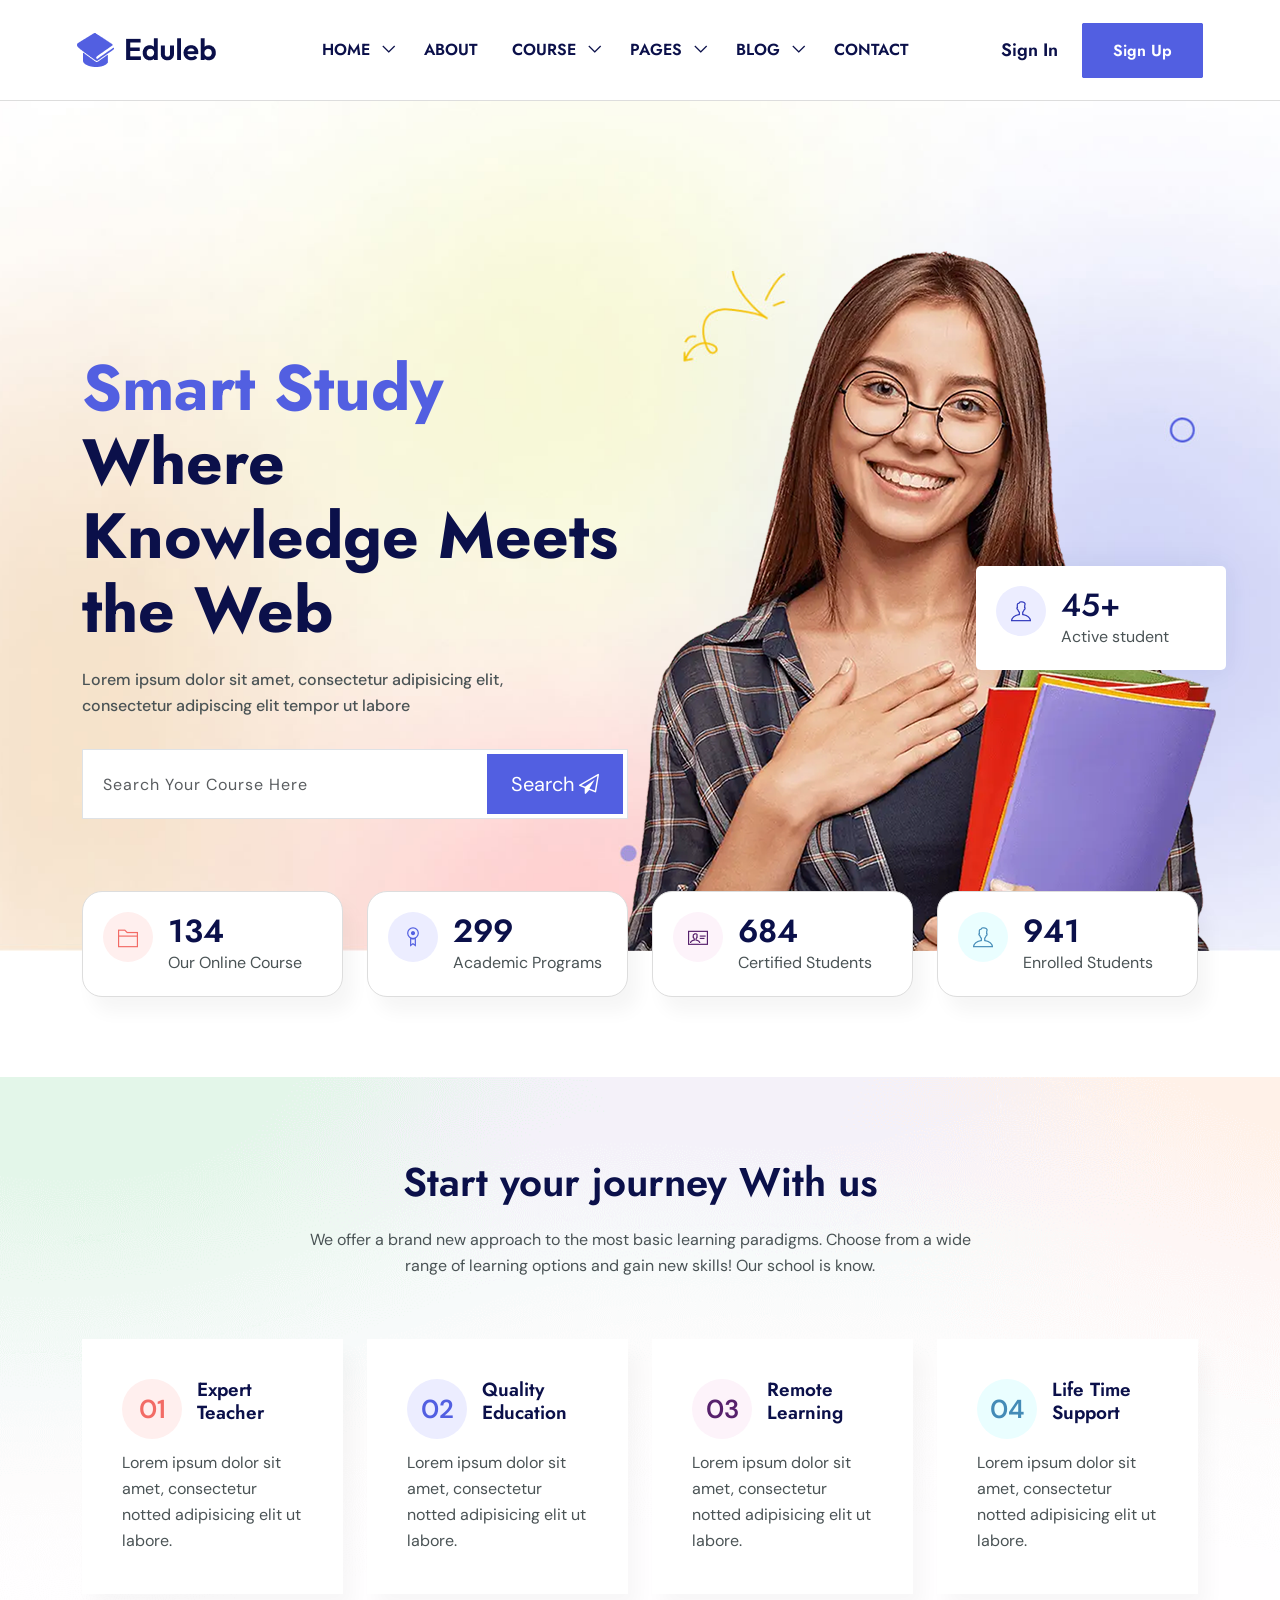
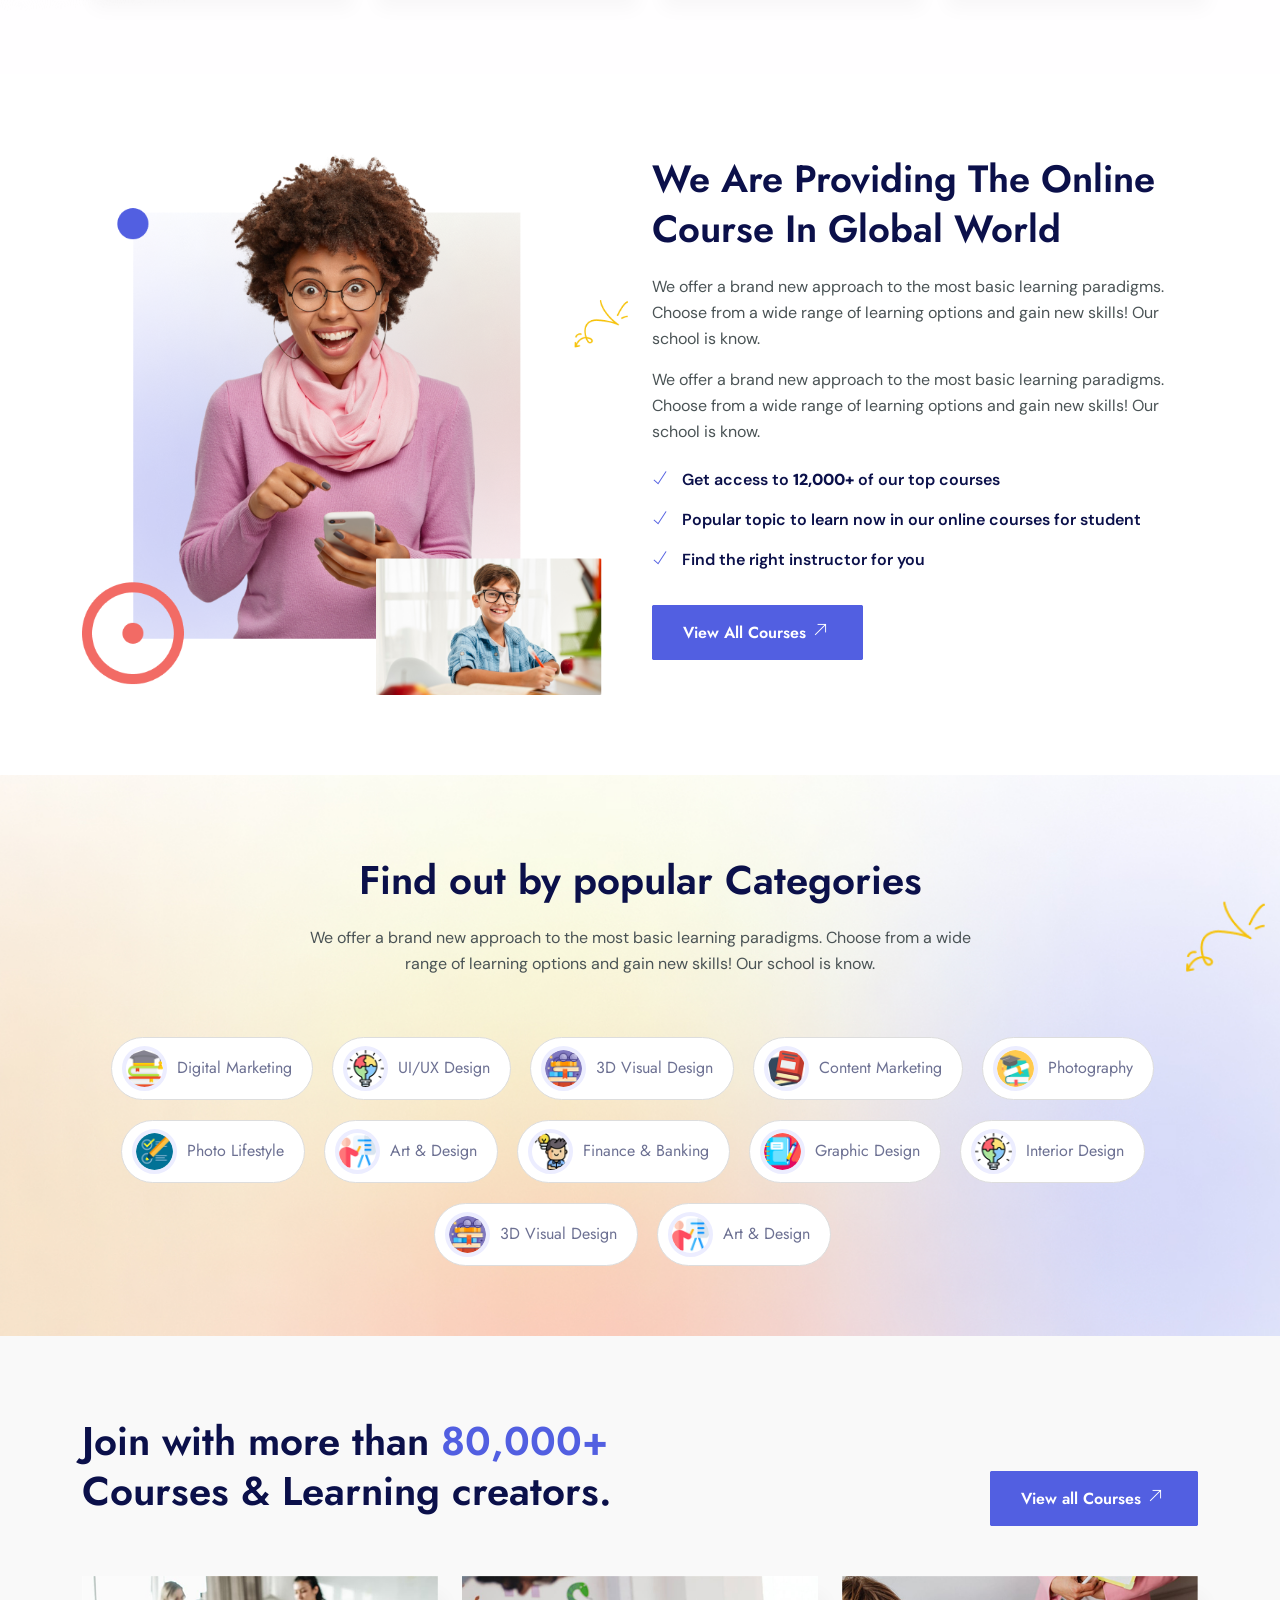
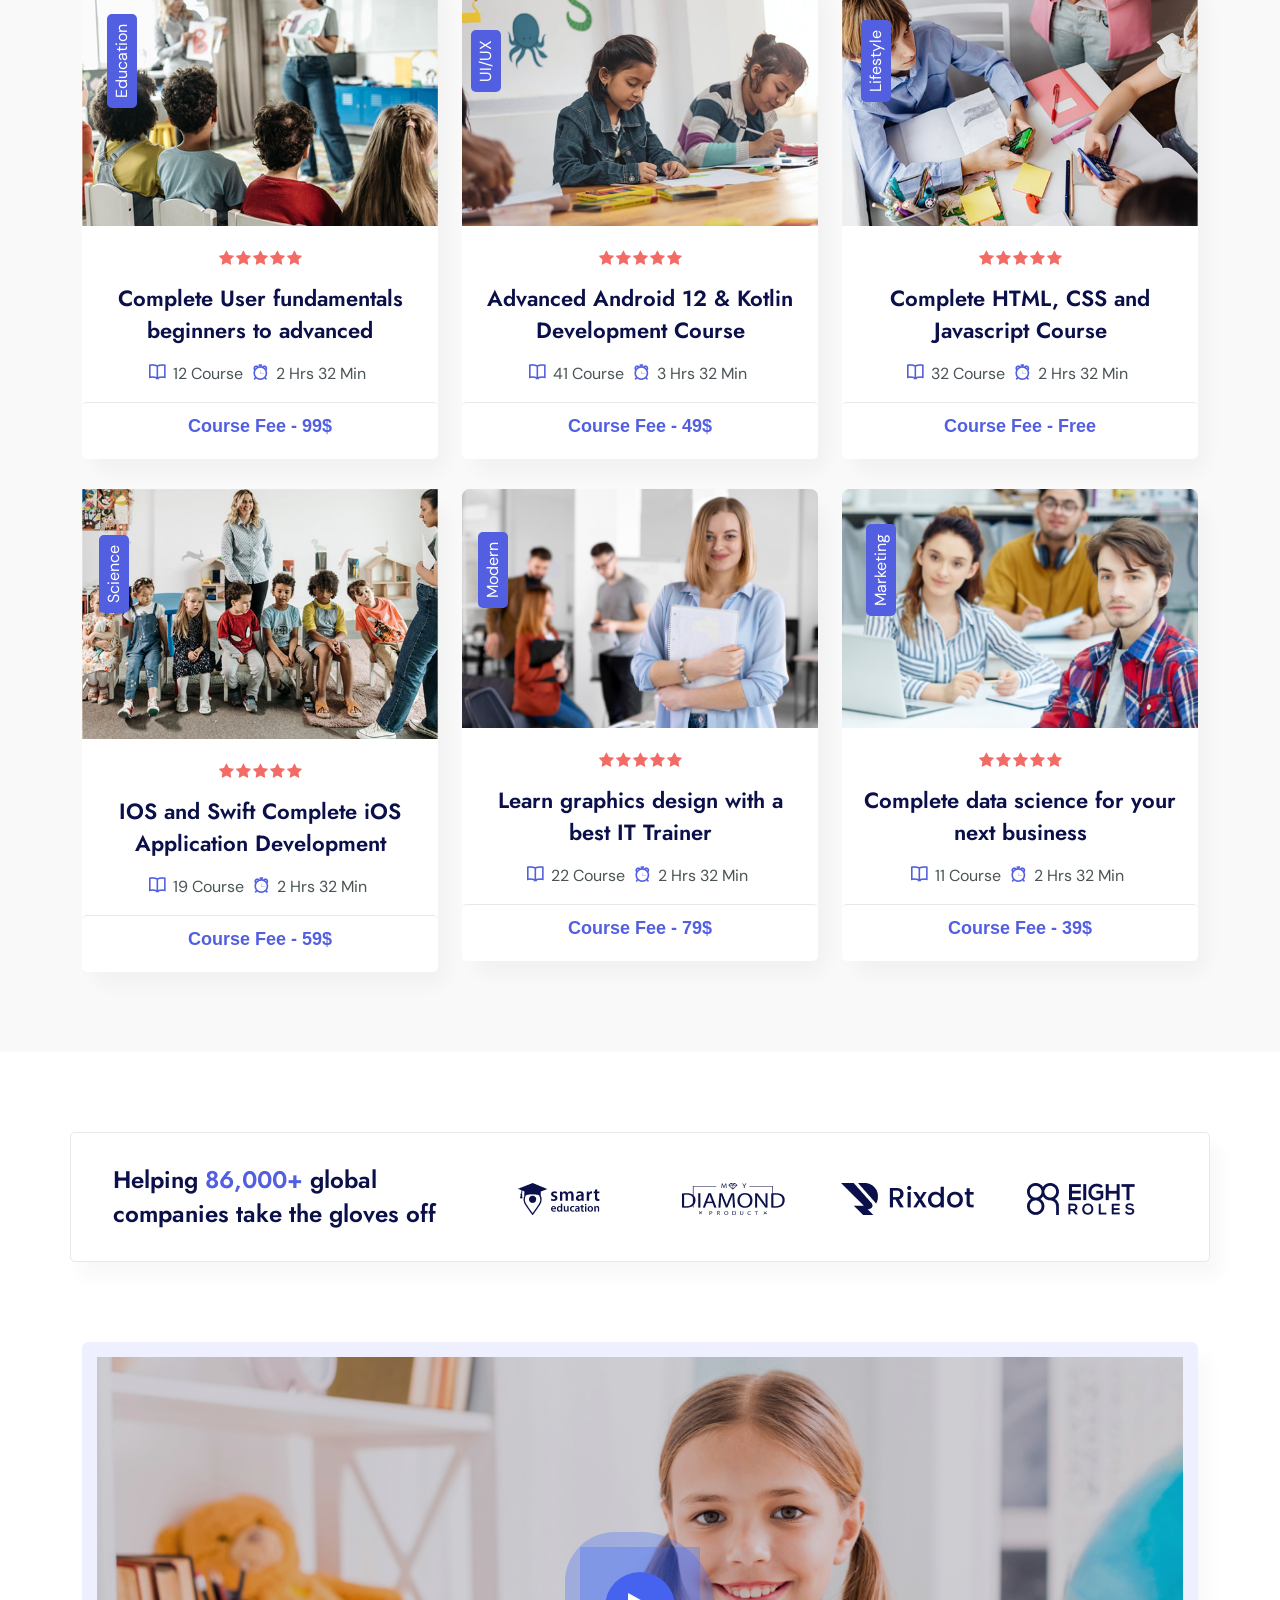
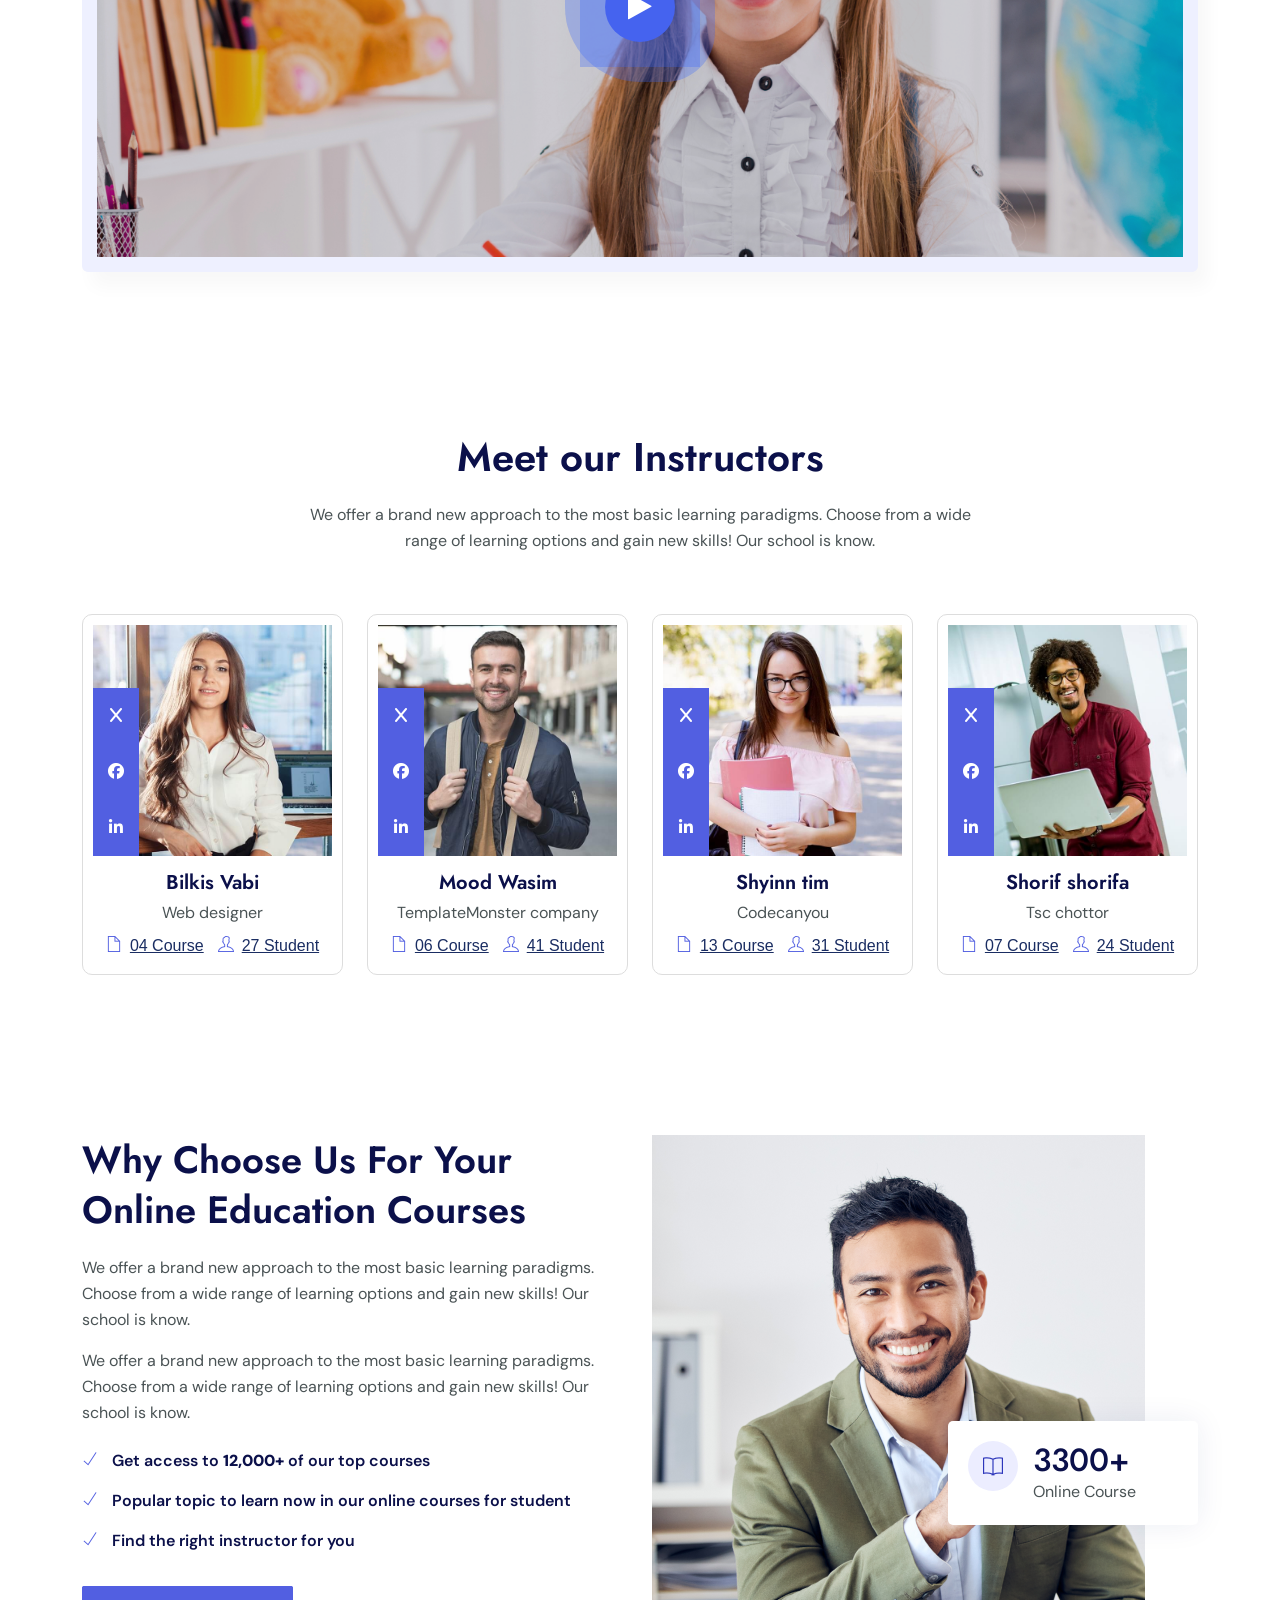
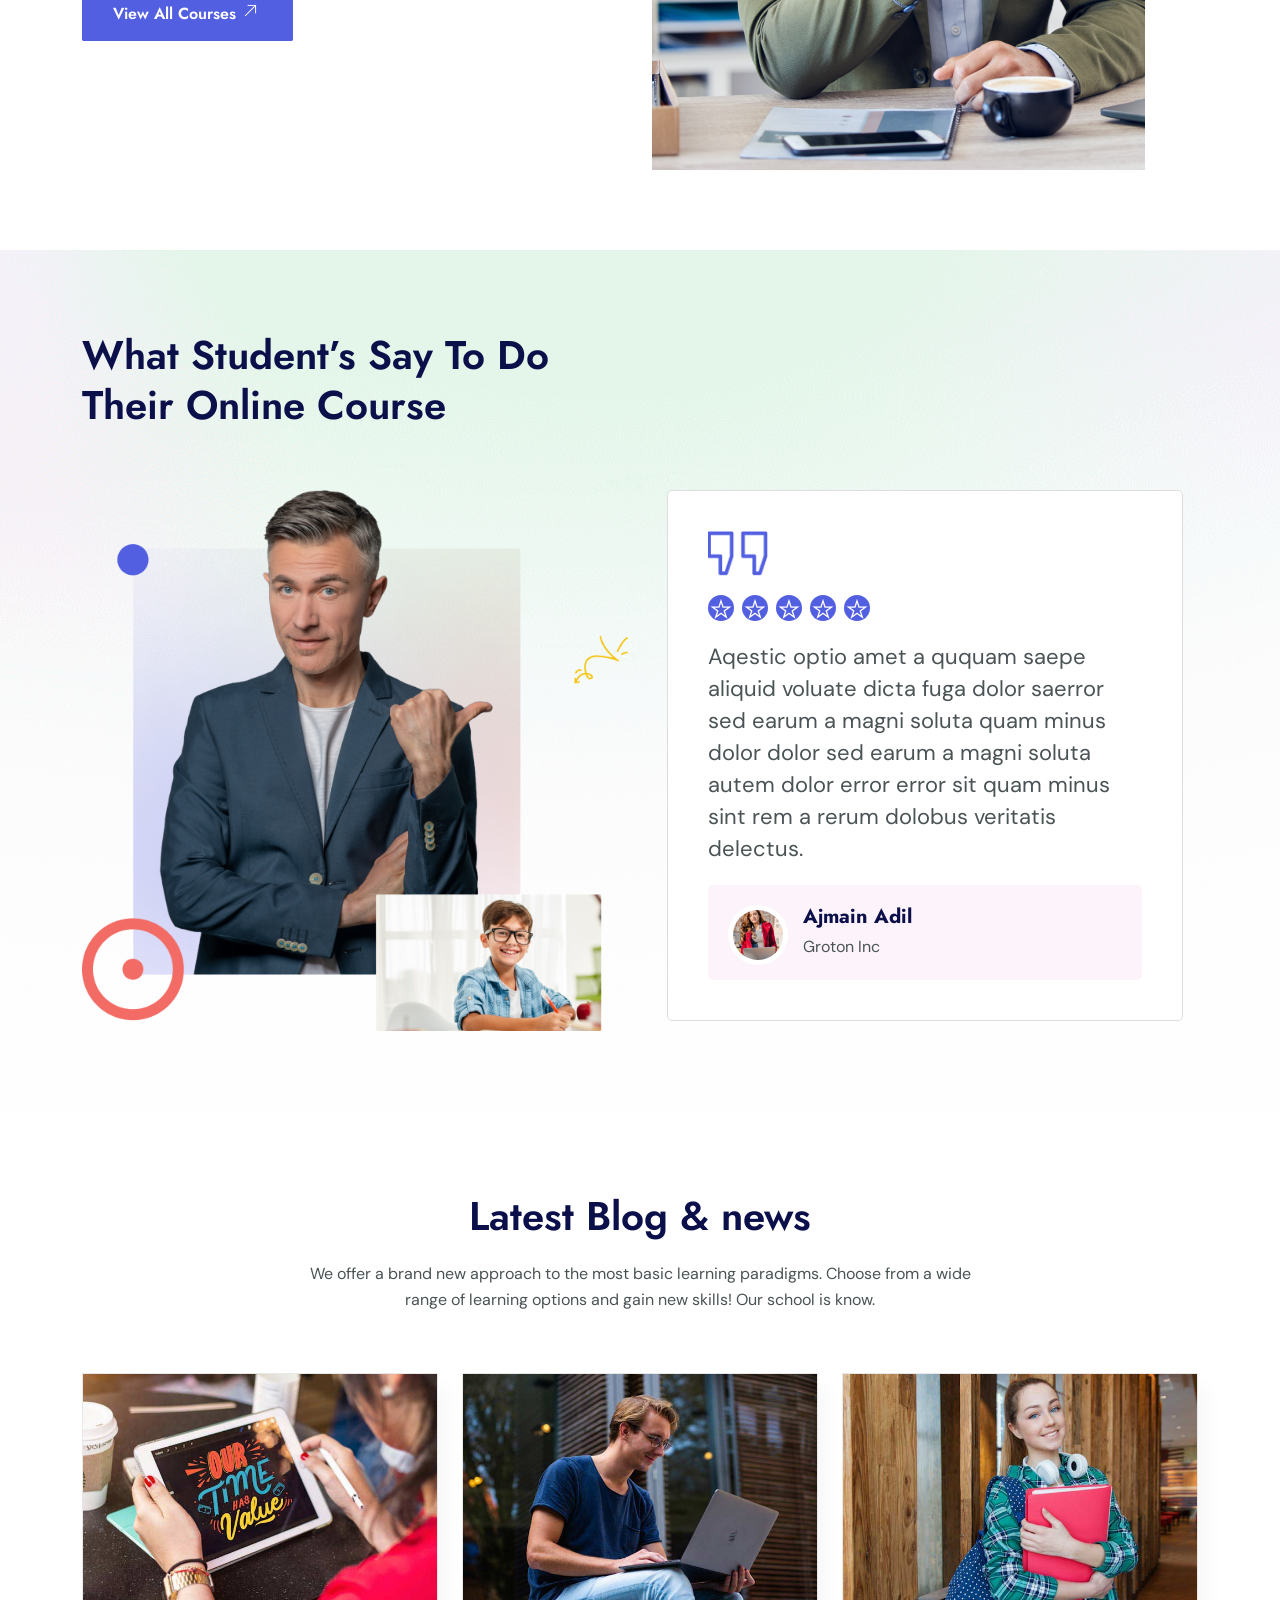
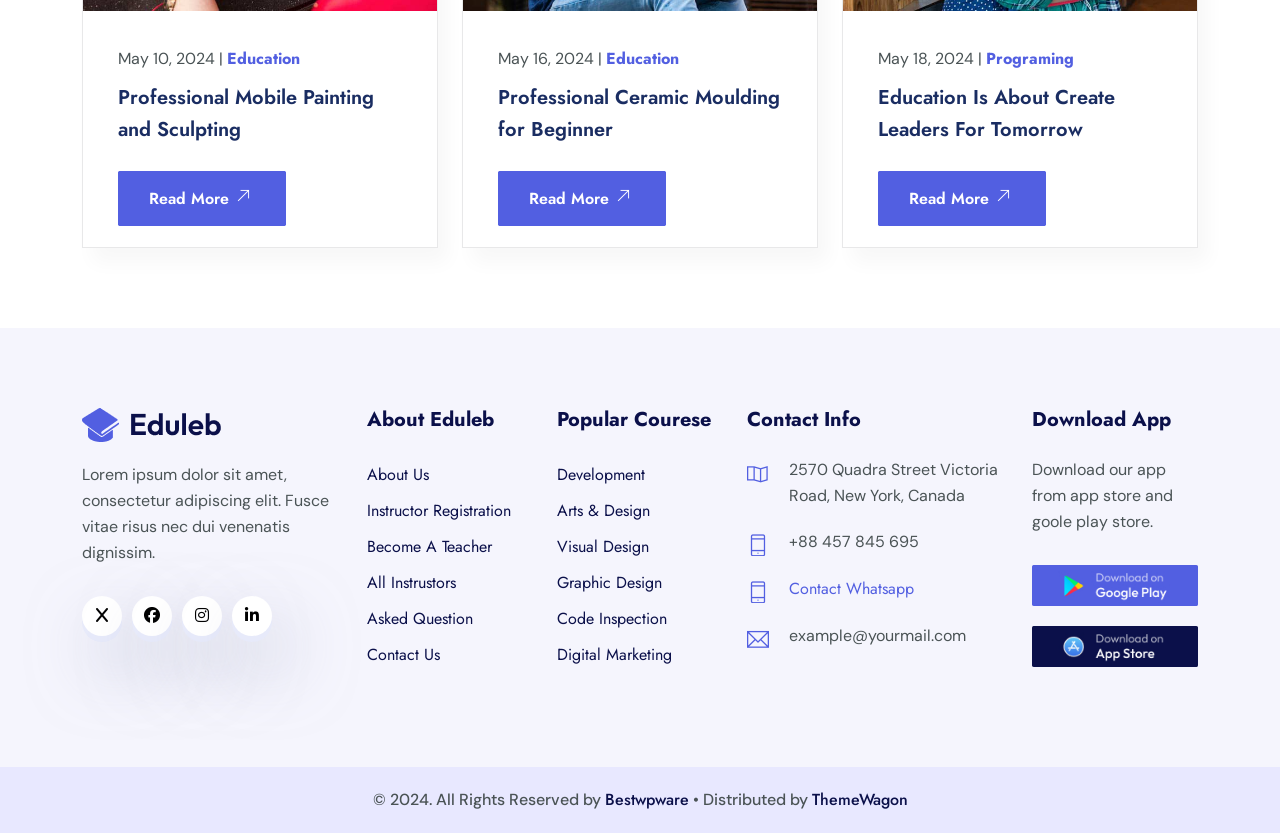
==== commit f90b5bec: "changed active students number" ====
--- a/index.html
+++ b/index.html
@@ -155,7 +155,7 @@
 						<img src="assets/img/home-img2.png" class="img-fluid" alt="" />
 						<div class="home_ps">
 							<span class="ti-user"></span>
-							<h2>4500+</h2>
+							<h2>45+</h2>
 							<p>Active student</p>
 						</div>
 					</div>					
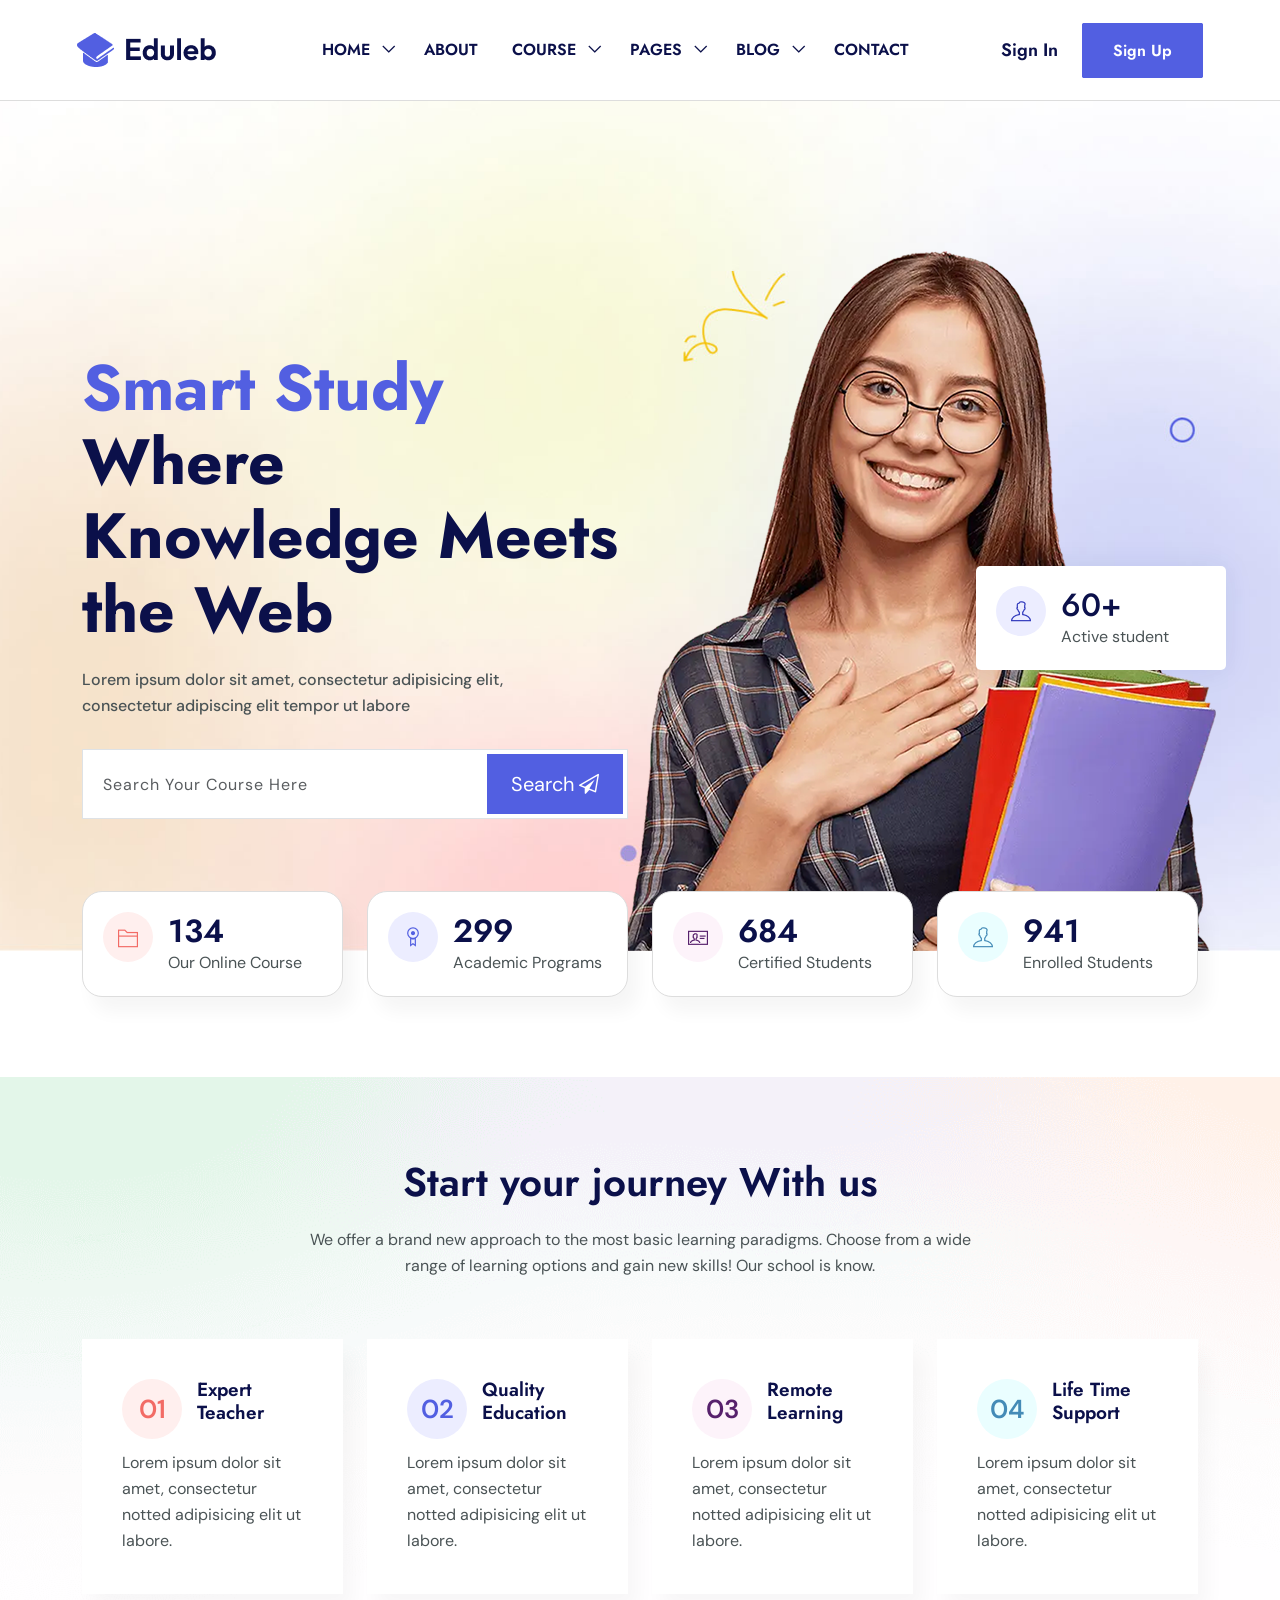
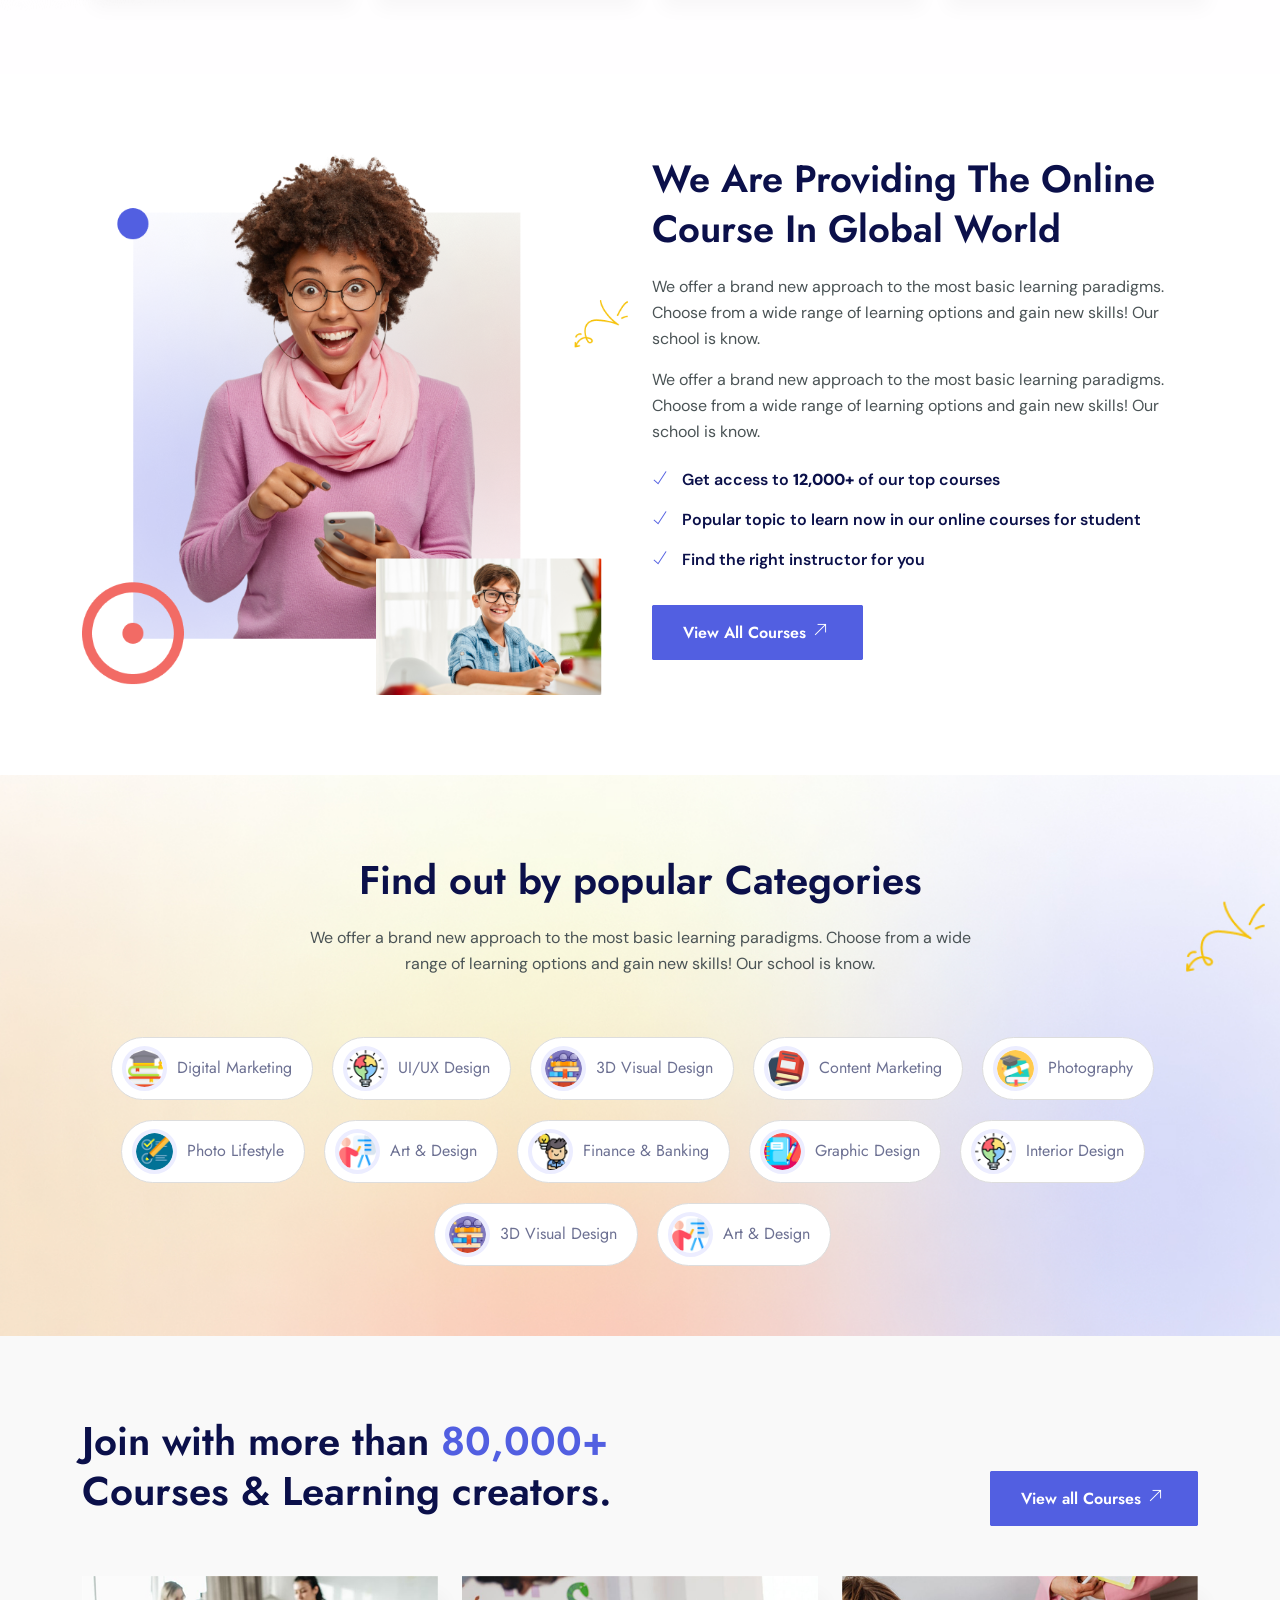
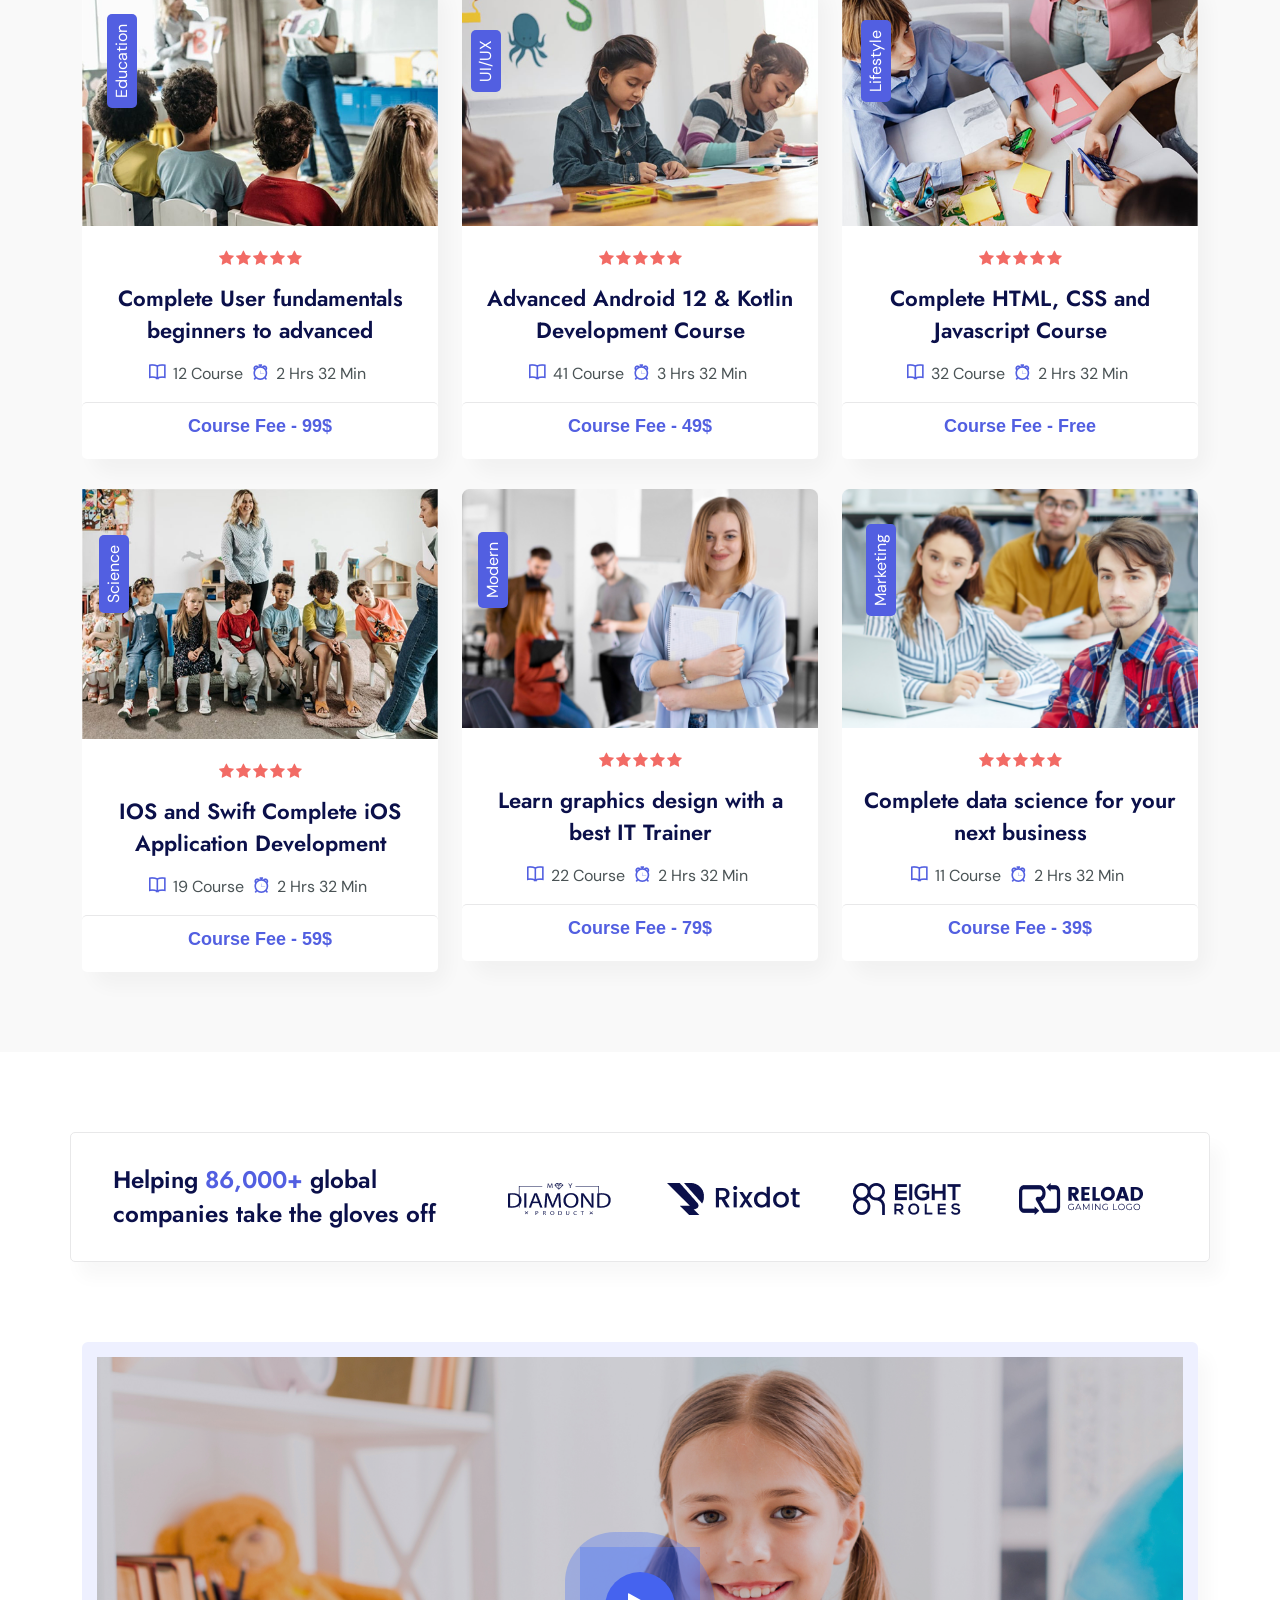
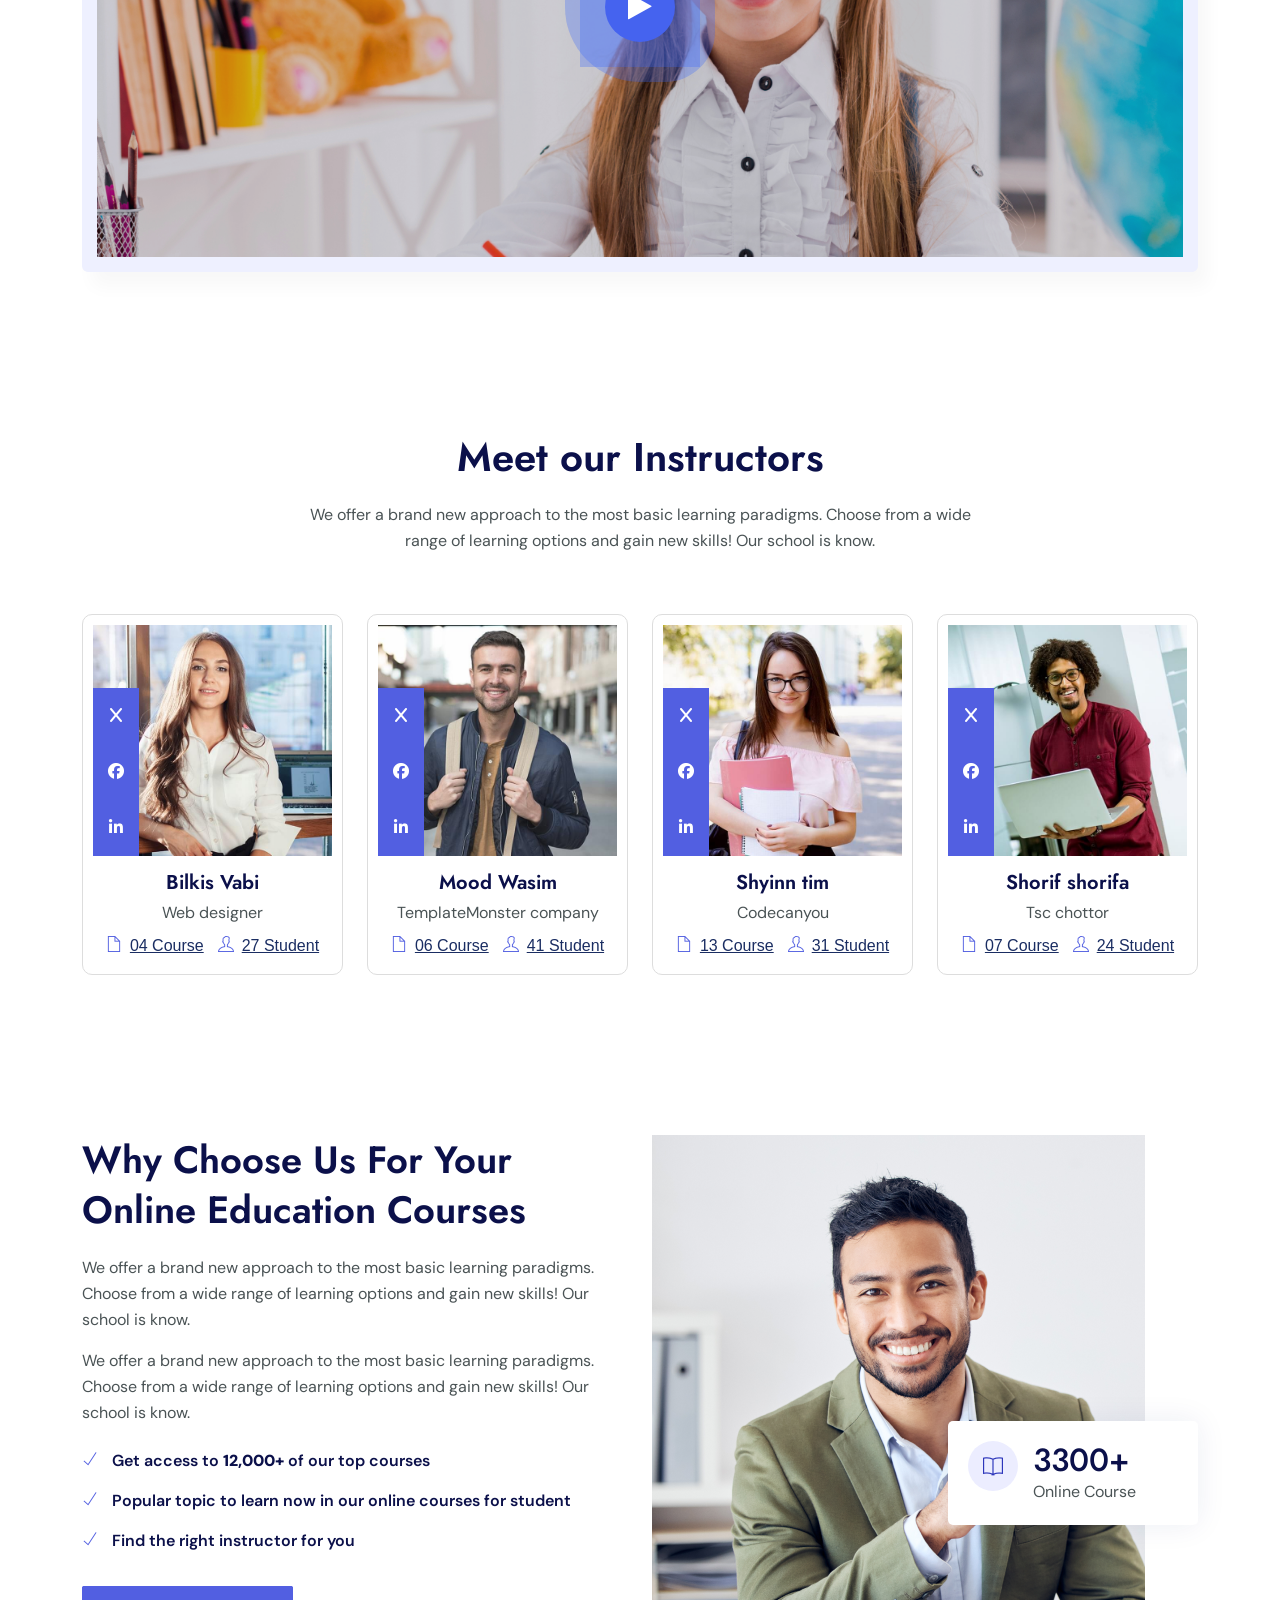
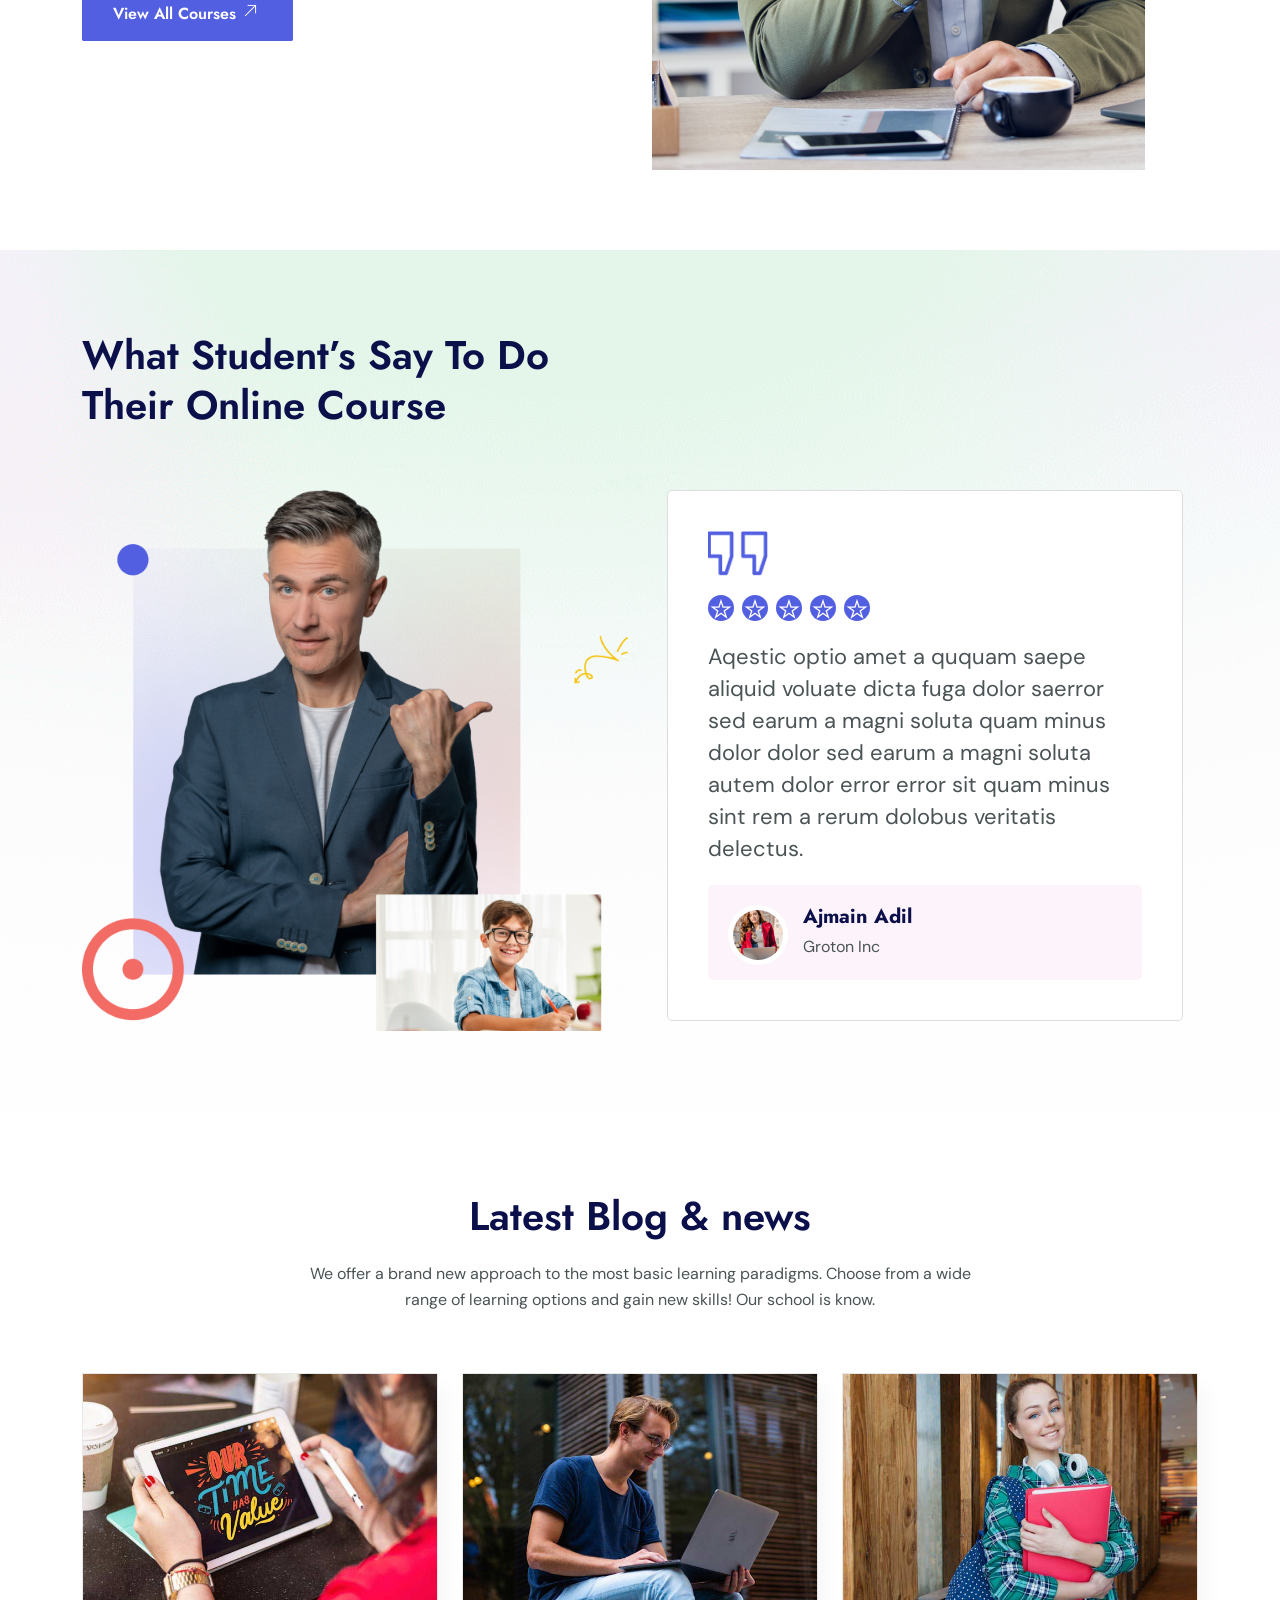
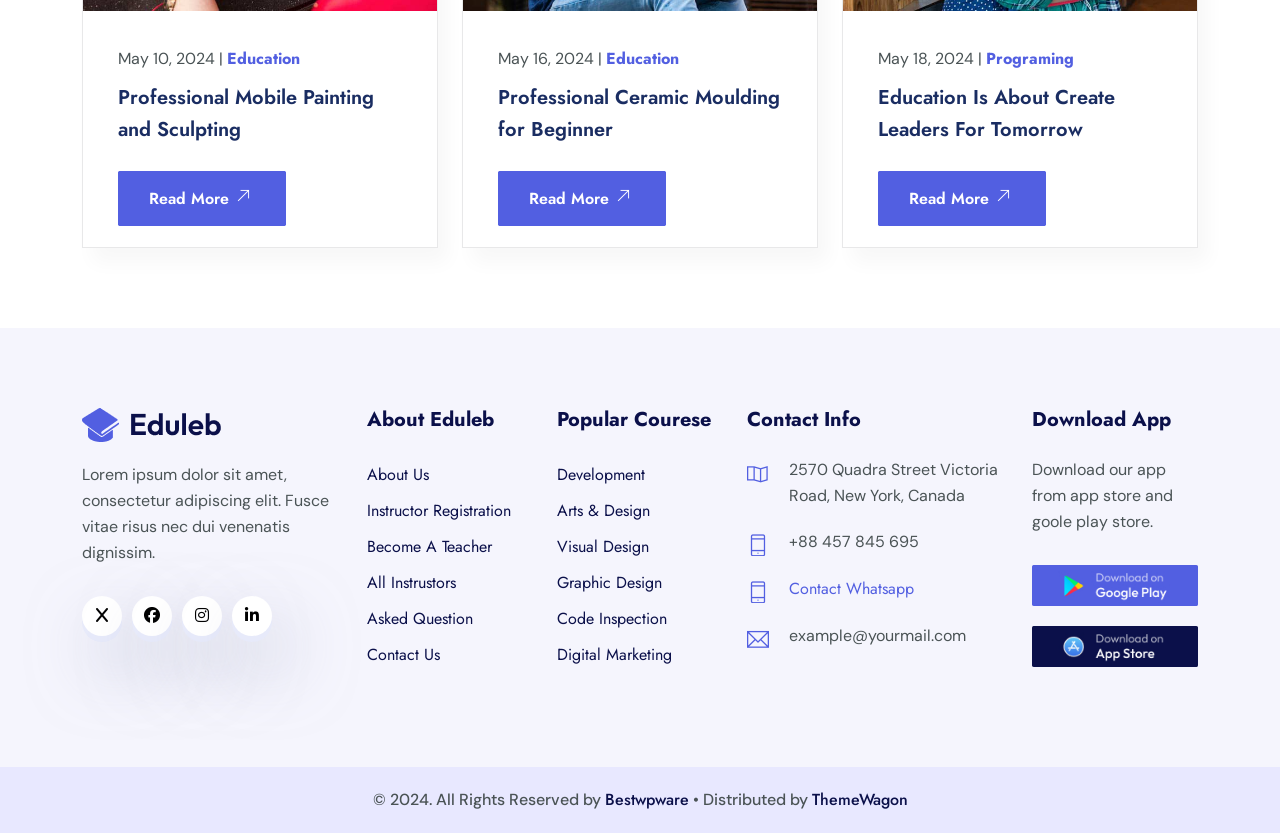
==== commit 817766f4: "changed active student number again" ====
--- a/index.html
+++ b/index.html
@@ -155,7 +155,7 @@
 						<img src="assets/img/home-img2.png" class="img-fluid" alt="" />
 						<div class="home_ps">
 							<span class="ti-user"></span>
-							<h2>45+</h2>
+							<h2>60+</h2>
 							<p>Active student</p>
 						</div>
 					</div>					
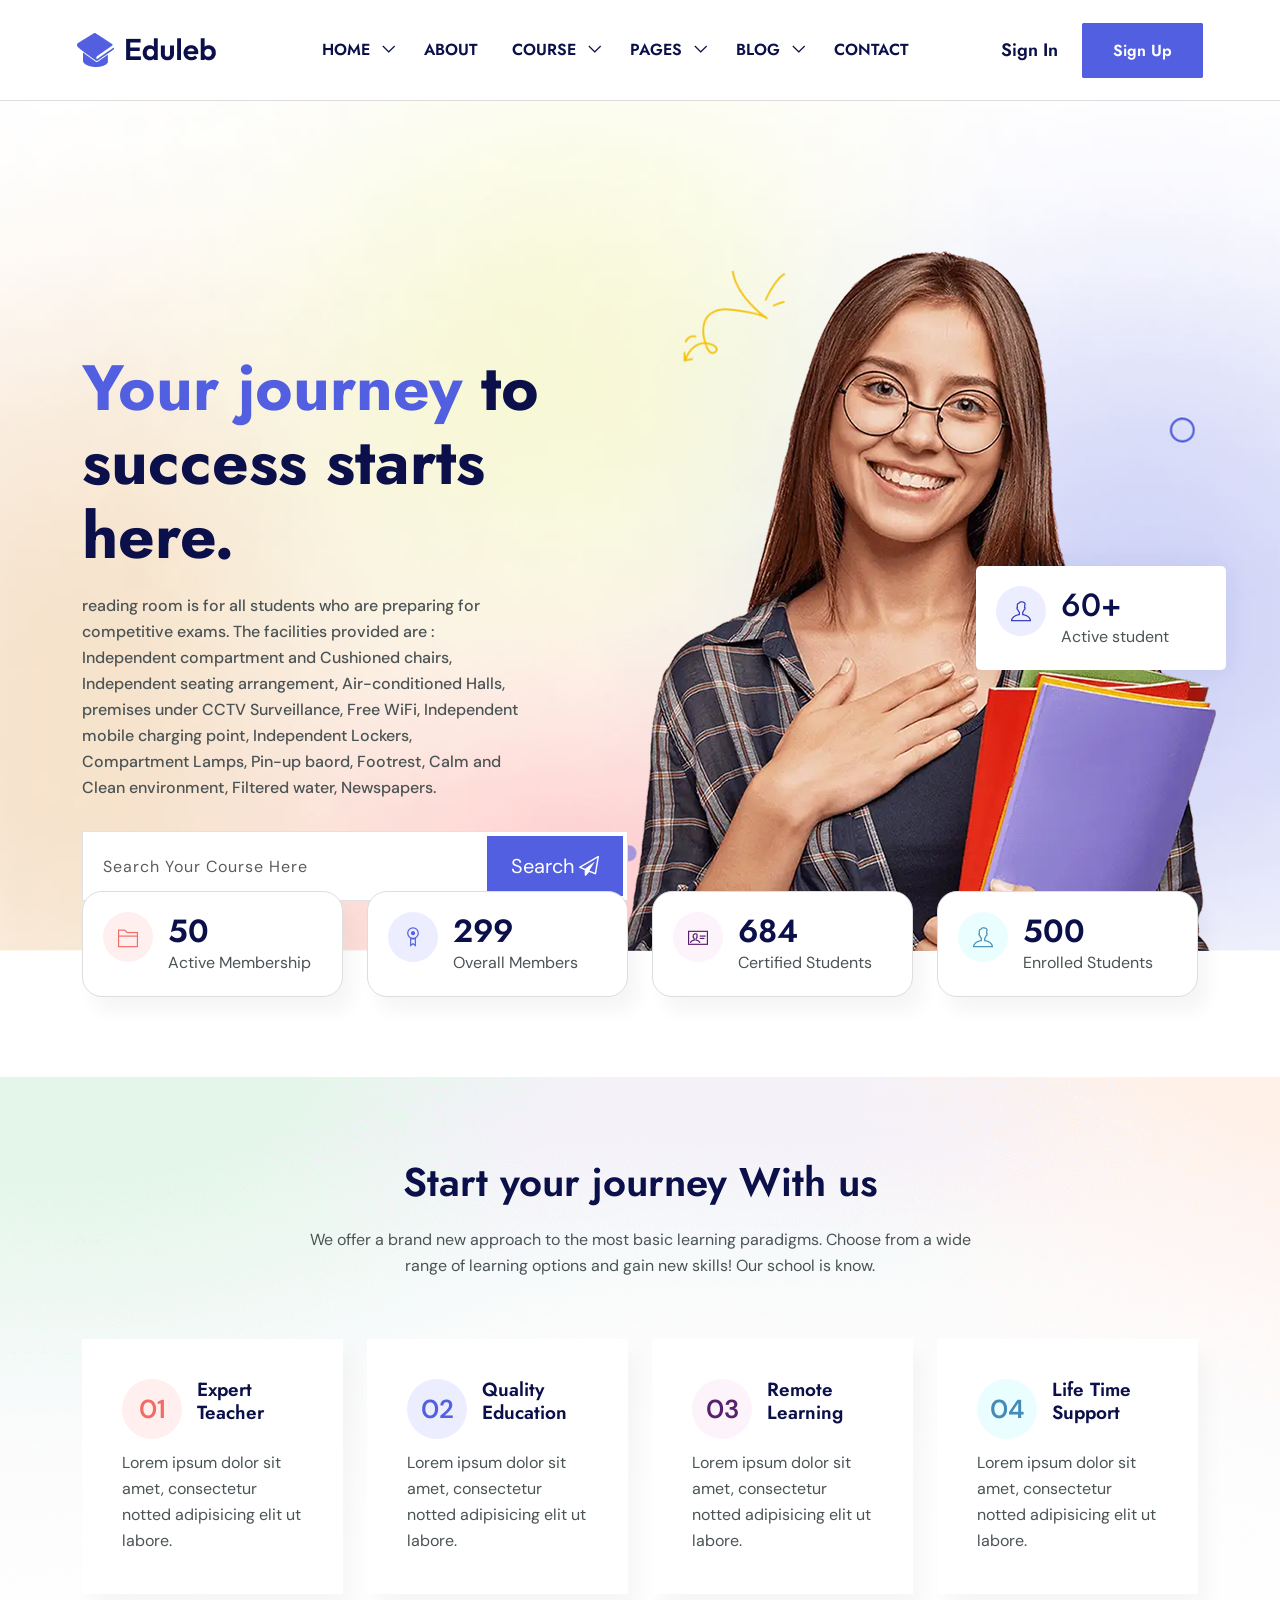
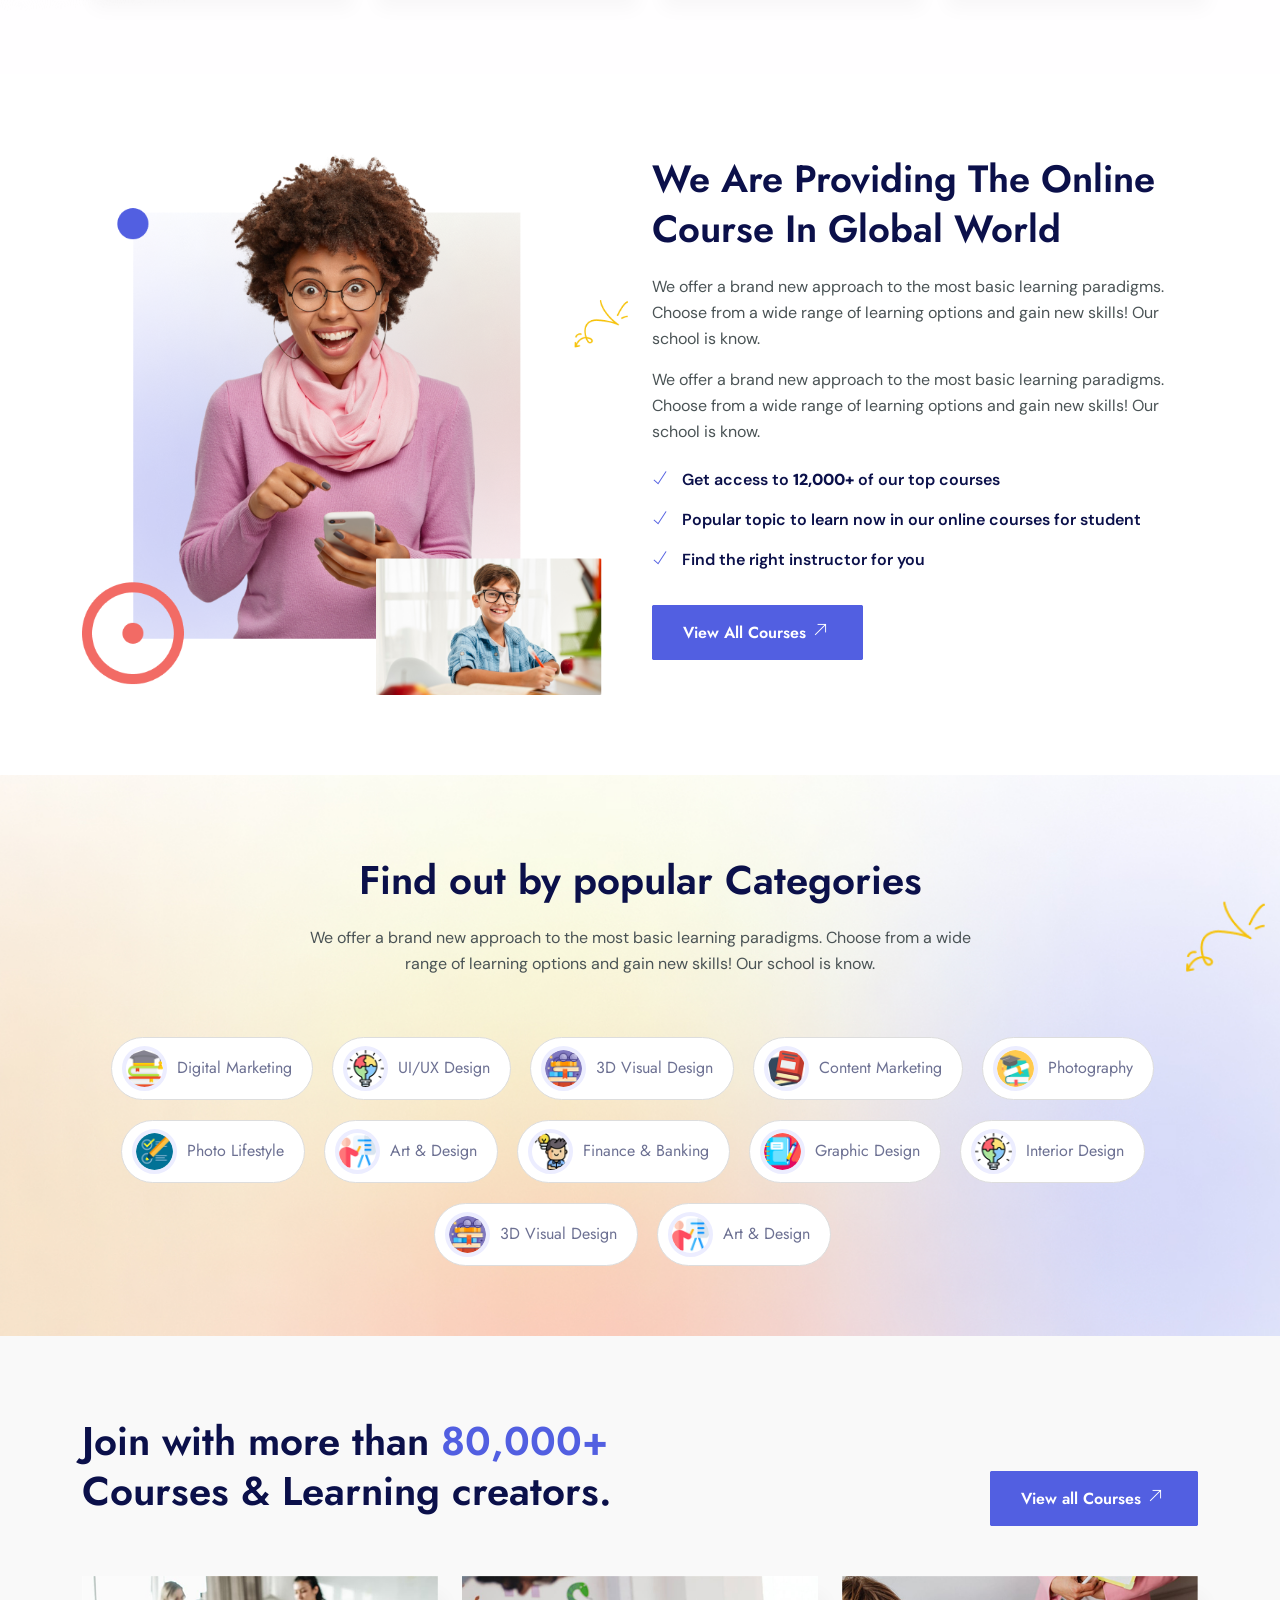
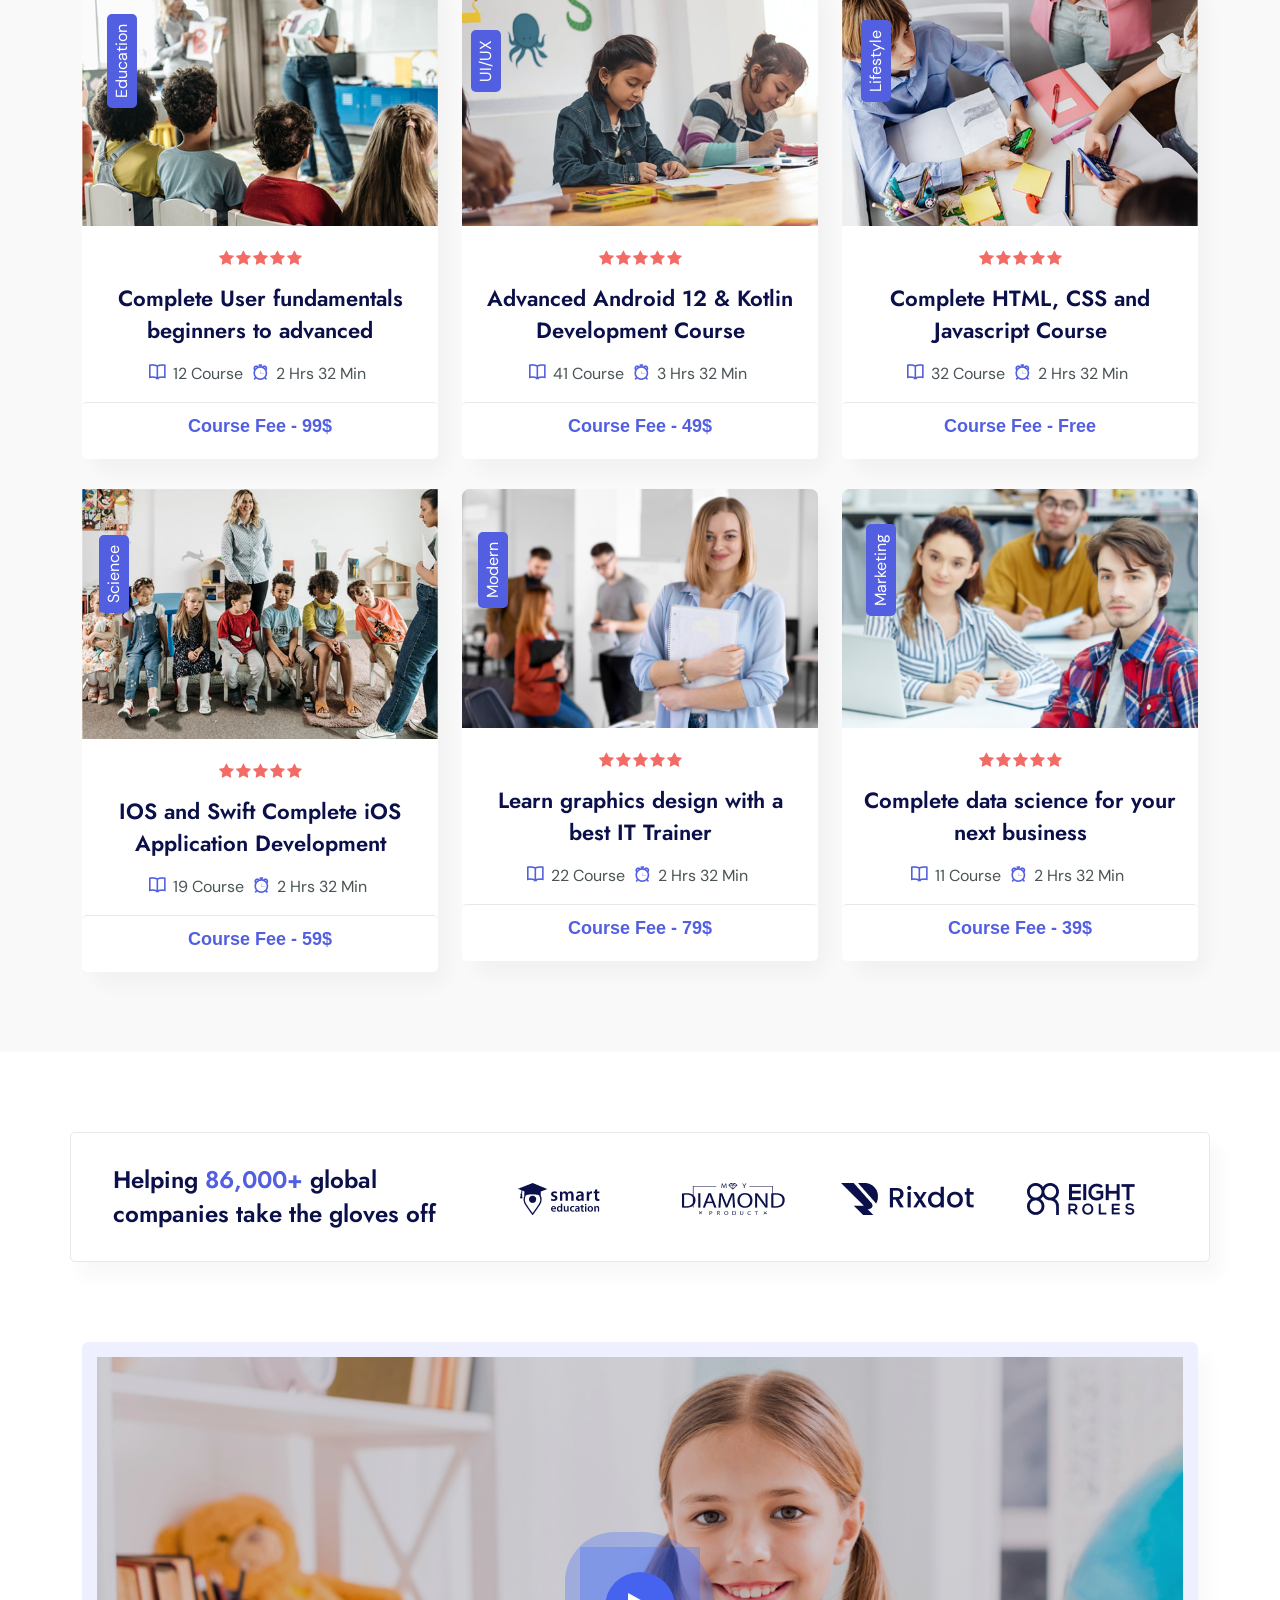
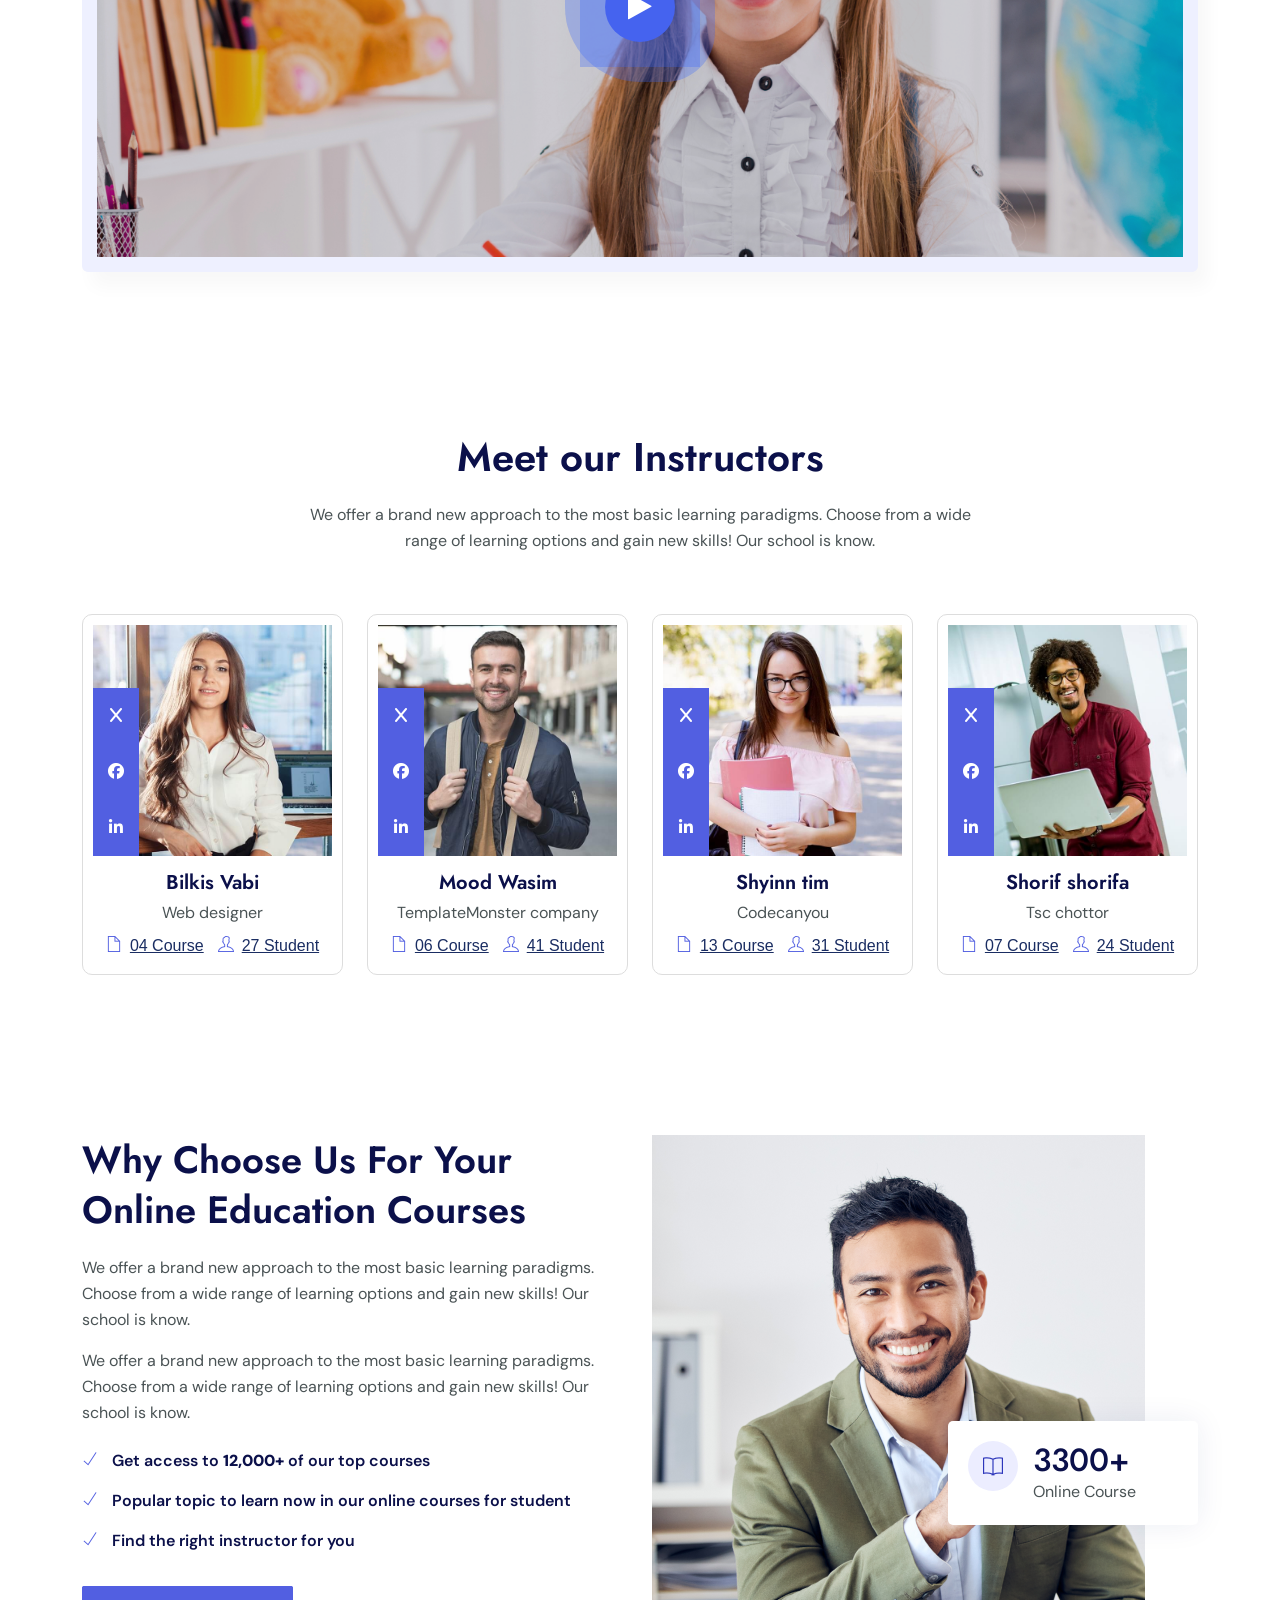
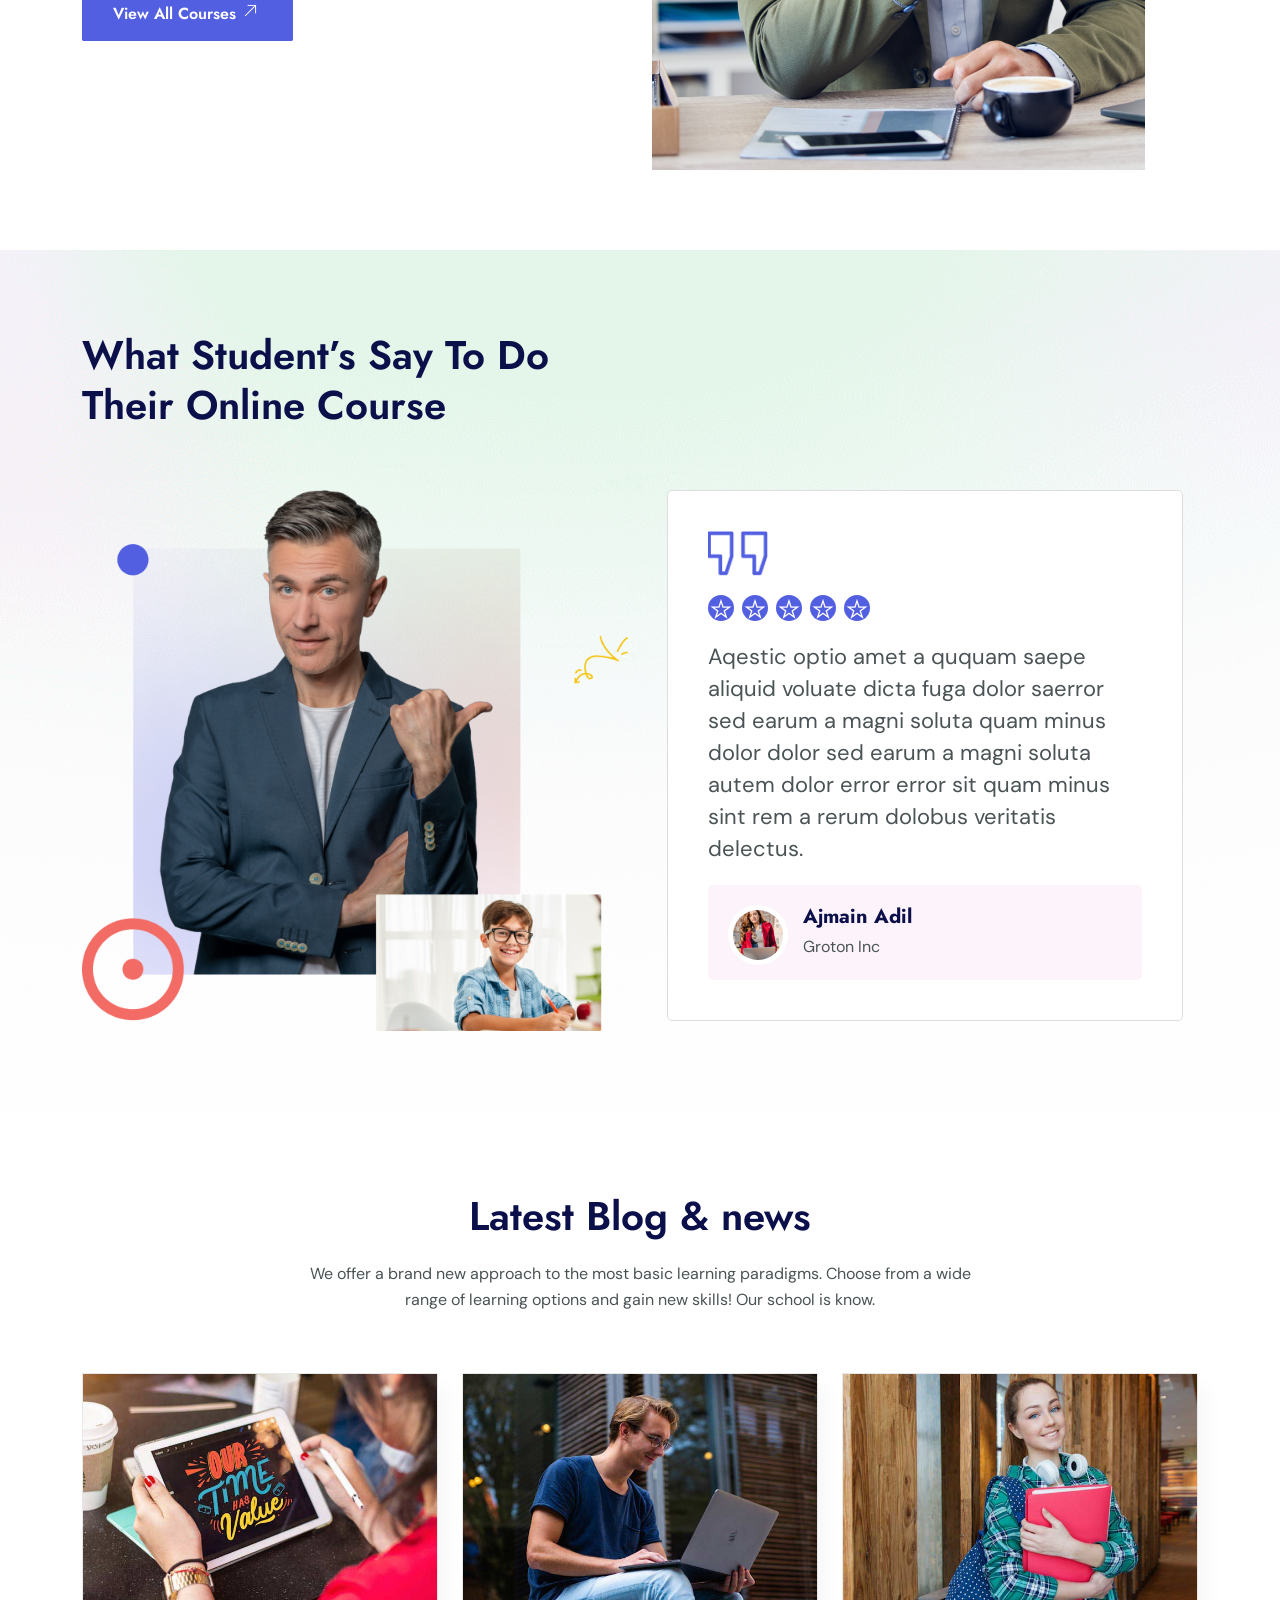
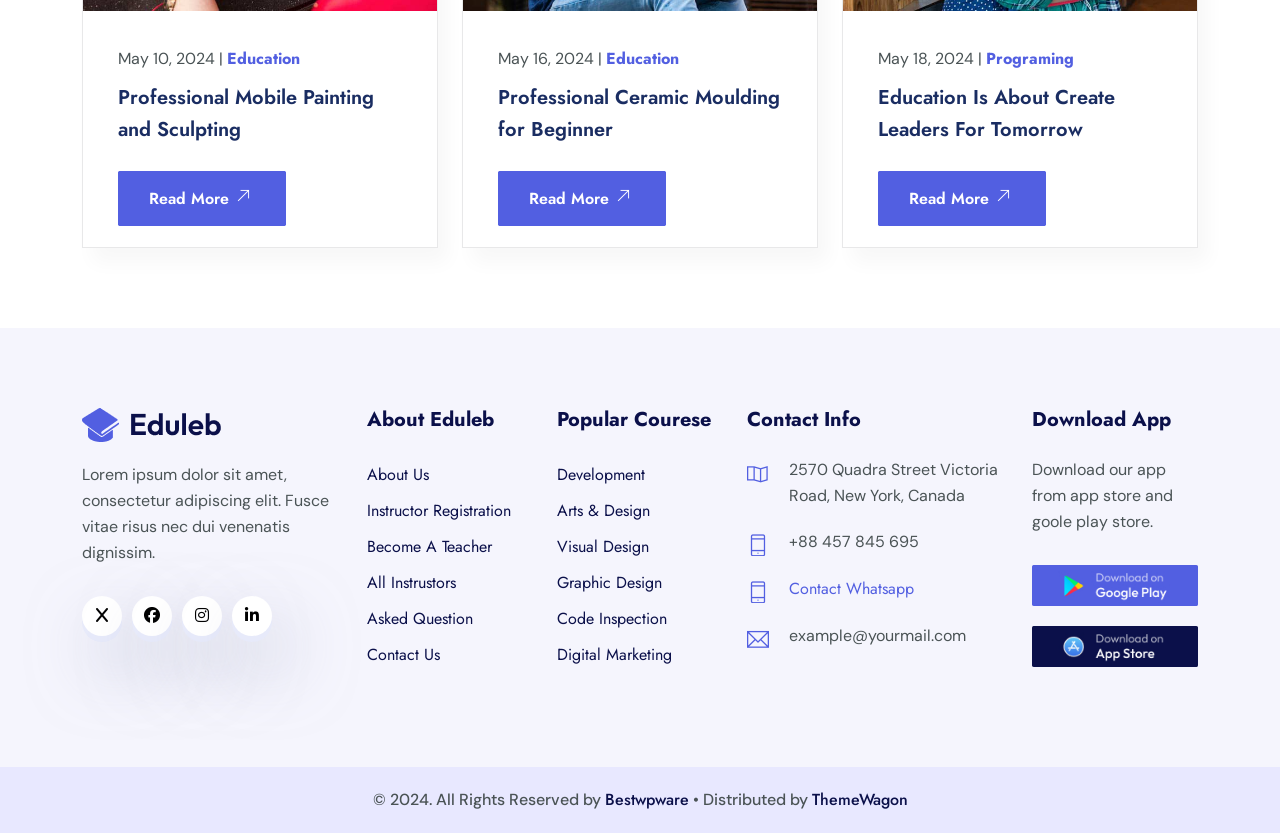
==== commit 03bb4123: "index html changes" ====
--- a/index.html
+++ b/index.html
@@ -140,8 +140,8 @@
 				<div class="row">
 				  <div class="col-lg-6 col-sm-12 col-xs-12">
 					<div class="hero-text ht_top">
-						<h1><span>Smart Study</span> Where Knowledge Meets the Web</h1>
-						<p>Lorem ipsum dolor sit amet, consectetur adipisicing elit, consectetur adipiscing elit tempor ut labore</p>
+						<h1><span>Your journey</span> to success starts here.</h1>
+						<p>reading room is for all students who are preparing for competitive exams. The facilities provided are : Independent compartment and Cushioned chairs, Independent seating arrangement, Air-conditioned Halls, premises under CCTV Surveillance, Free WiFi, Independent mobile charging point, Independent Lockers, Compartment Lamps, Pin-up baord, Footrest, Calm and Clean environment, Filtered water, Newspapers.</p>
 					</div>
 					<div class="home_sb">
 						<form action="#" class="banner_subs">
@@ -172,15 +172,15 @@
 					<div class="col-lg-3 col-sm-6 col-xs-12">
 						<div class="single-counter">
 							<span class="ti-folder sc_one"></span>
-							<h2 class="counter-num">134</h2>
-							<p>Our Online Course</p>
+							<h2 class="counter-num">50</h2>
+							<p>Active Membership</p>
 						</div>							
 					</div>
 					<div class="col-lg-3 col-sm-6 col-xs-12">
 						<div class="single-counter">
 							<span class="ti-medall-alt sc_two"></span>
 							<h2 class="counter-num">299</h2>
-							<p>Academic Programs</p>
+							<p>Overall Members</p>
 						</div>
 					</div><!-- END COL -->
 					<div class="col-lg-3 col-sm-6 col-xs-12">
@@ -193,7 +193,7 @@
 					<div class="col-lg-3 col-sm-6 col-xs-12">
 						<div class="single-counter">
 							<span class="ti-user sc_four"></span>
-							<h2 class="counter-num">941</h2>
+							<h2 class="counter-num">500</h2>
 							<p>Enrolled Students</p>
 						</div>
 					</div><!-- END COL -->						
--- a/assets/css/style.css
+++ b/assets/css/style.css
@@ -2572,7 +2572,7 @@
 }
 .price {
 	font-weight: 500;
-	font-size: 50px;
+	font-size: 37px;
 	margin-bottom: 0px;
 }
 .single-pricing{}
